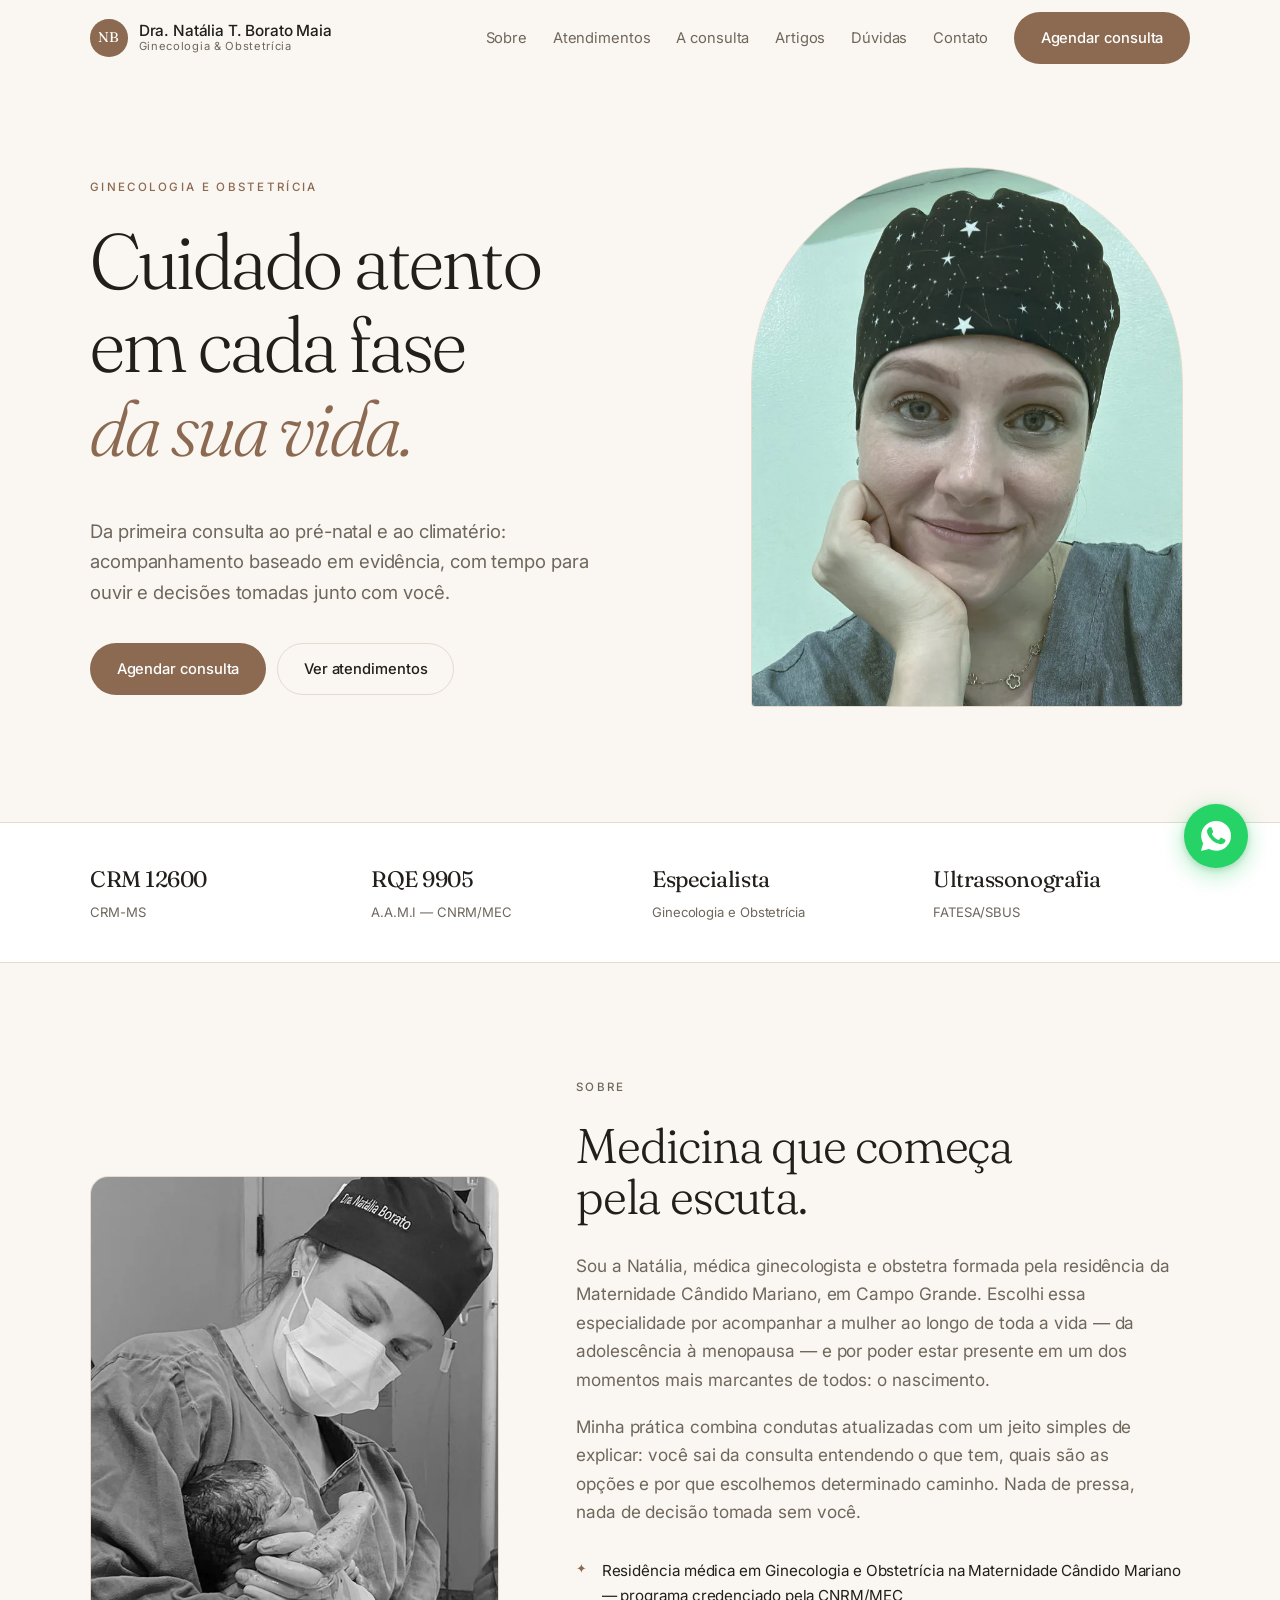
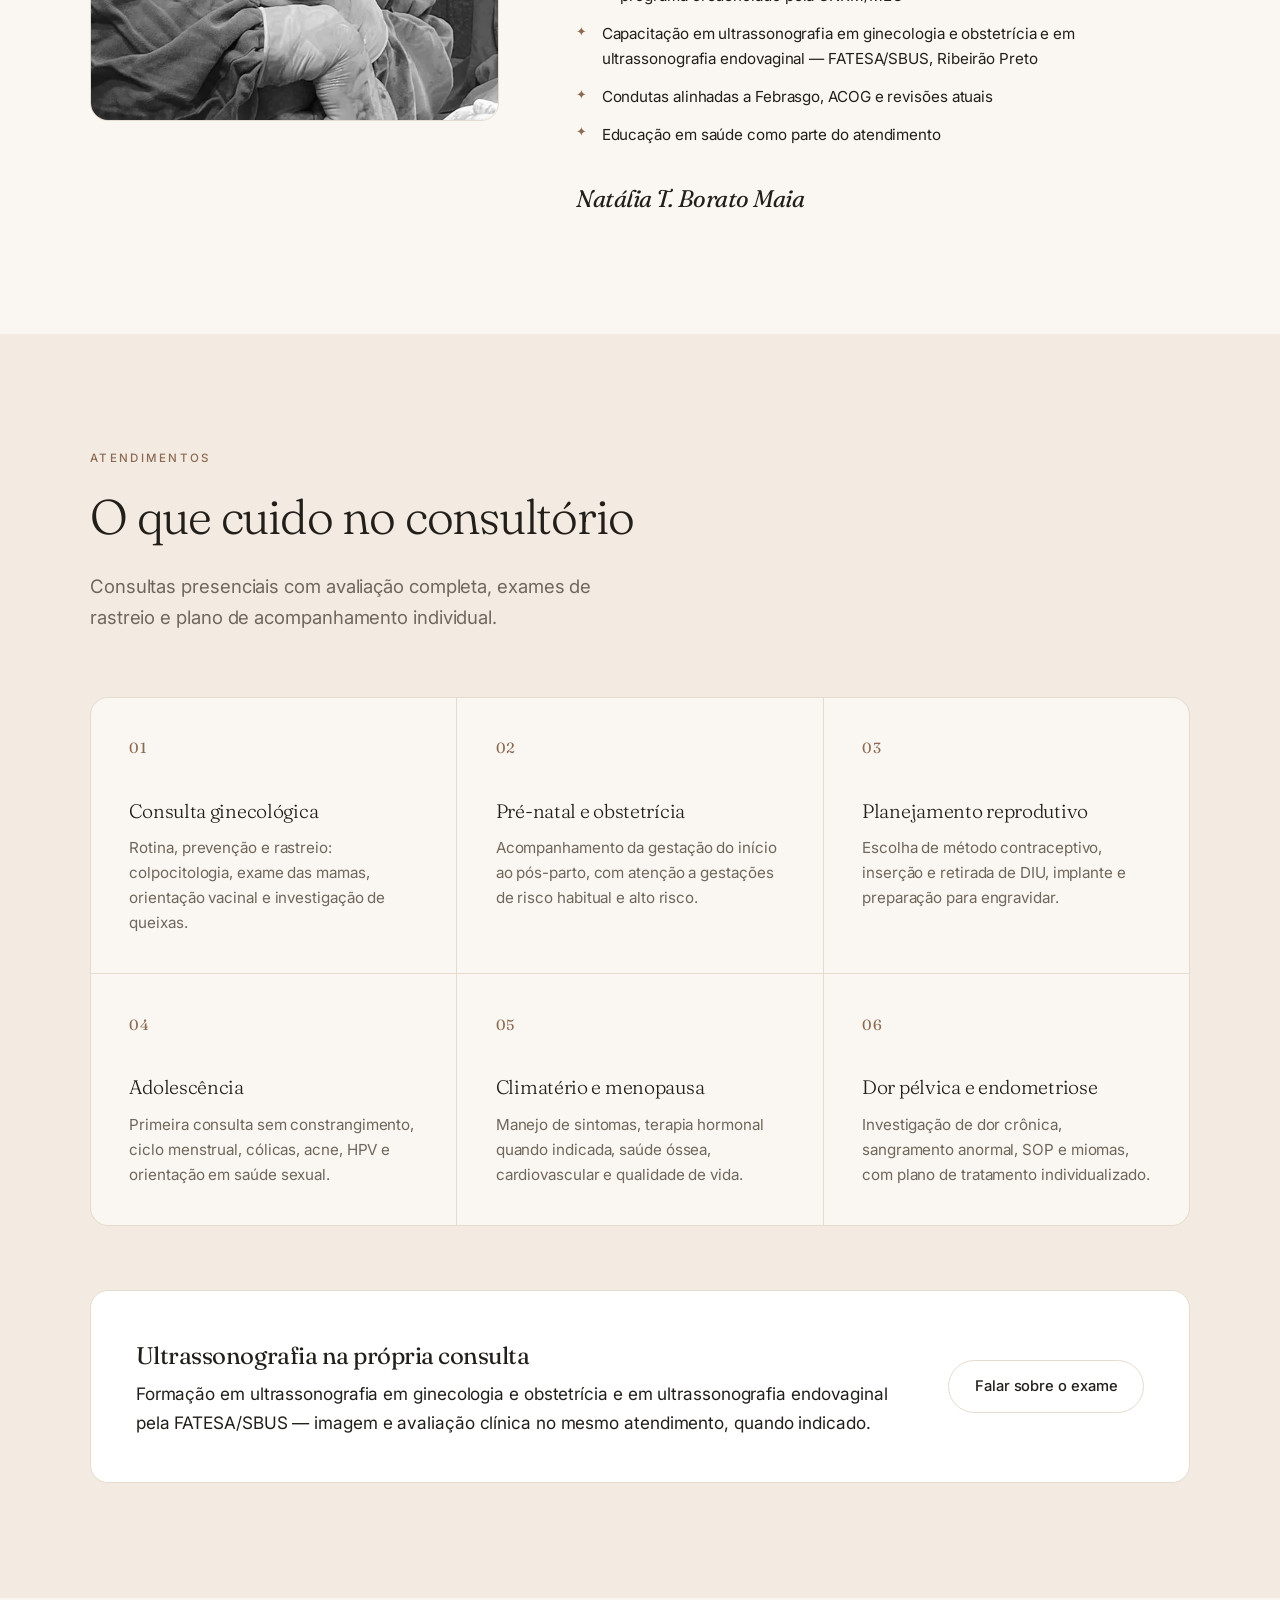
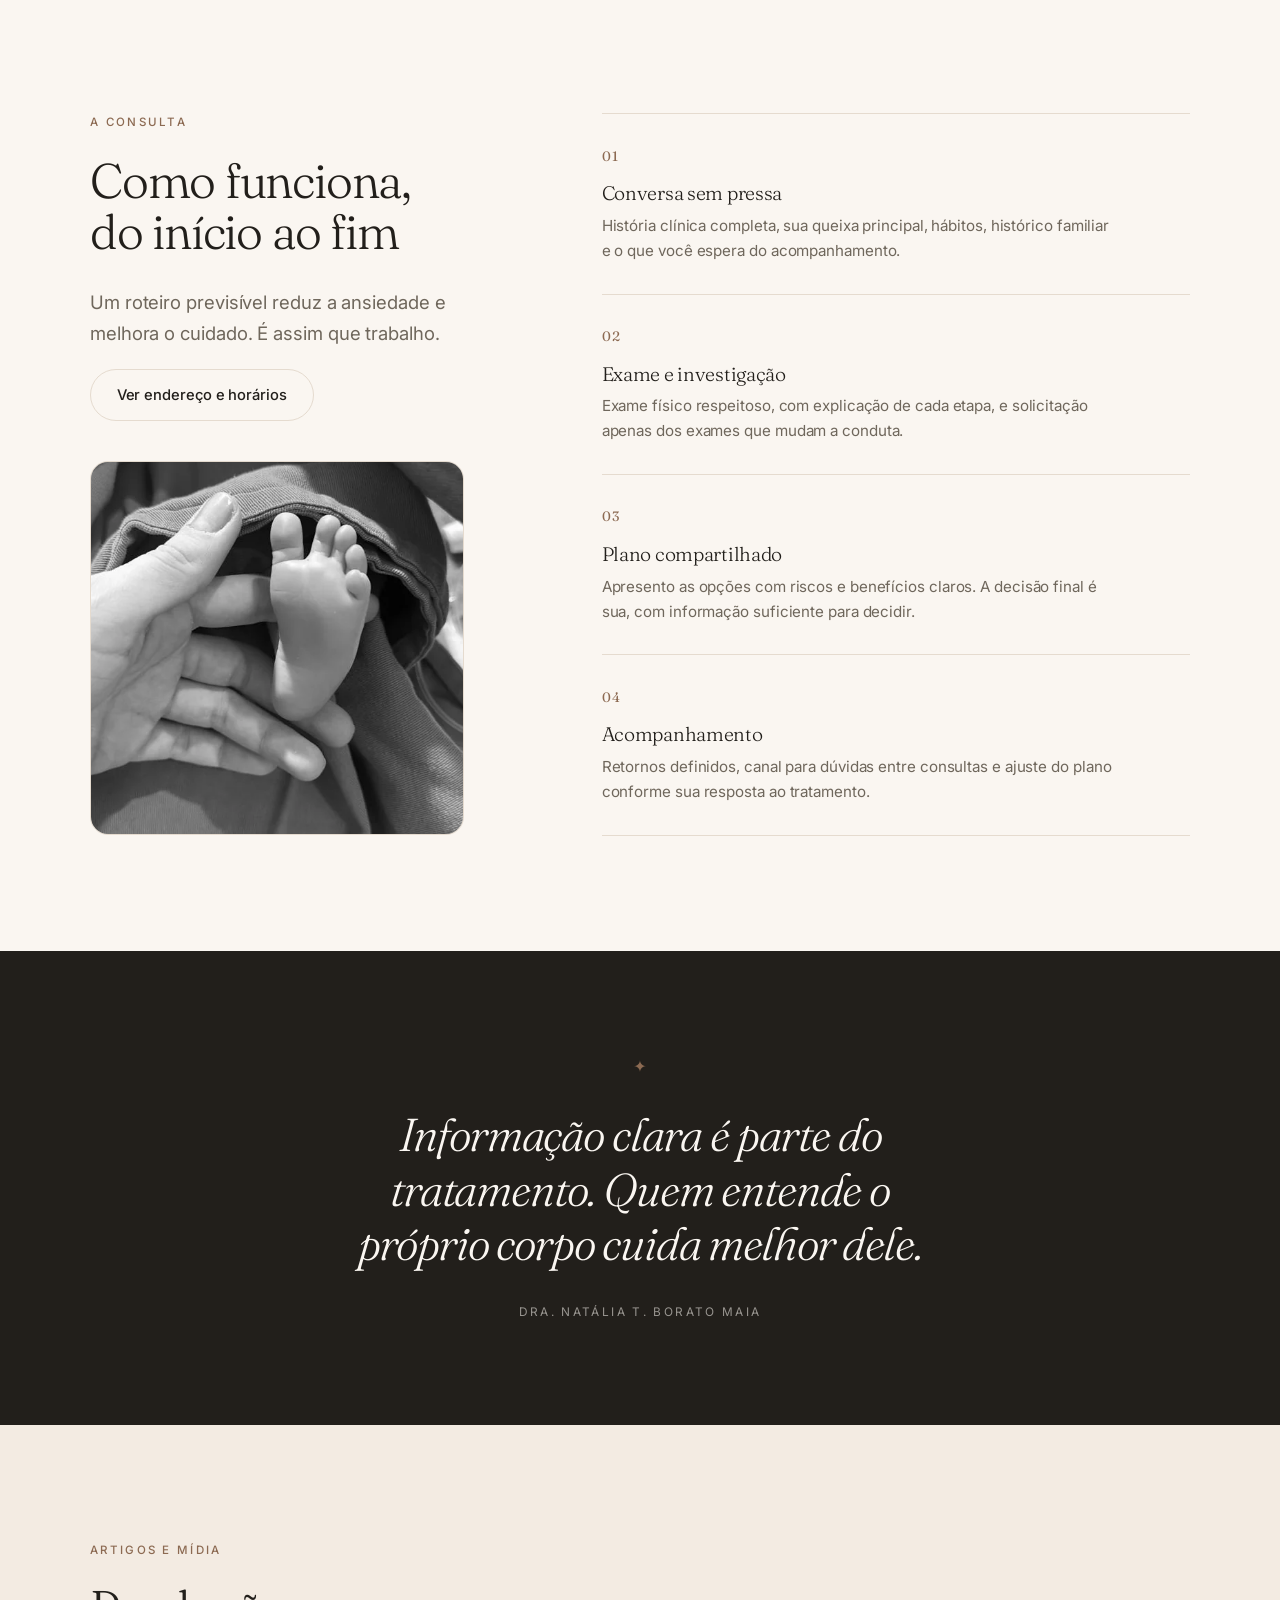
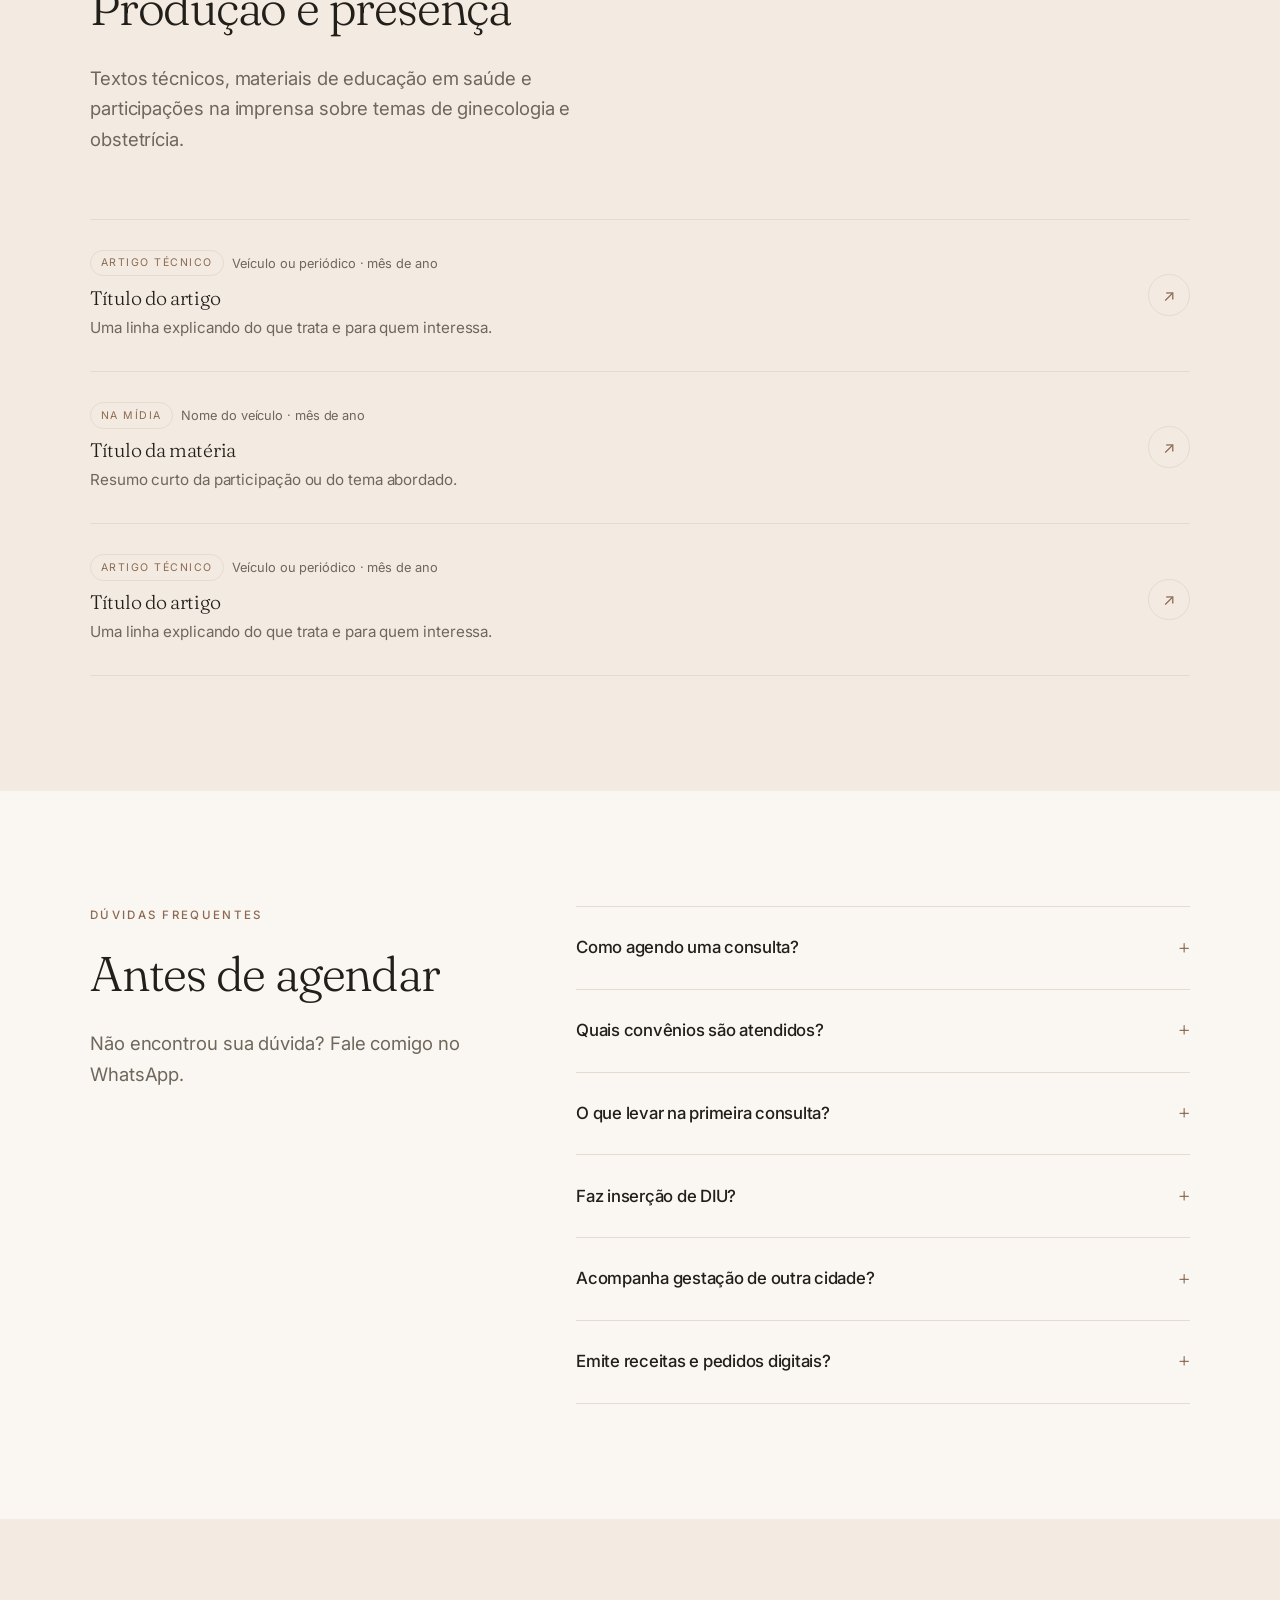
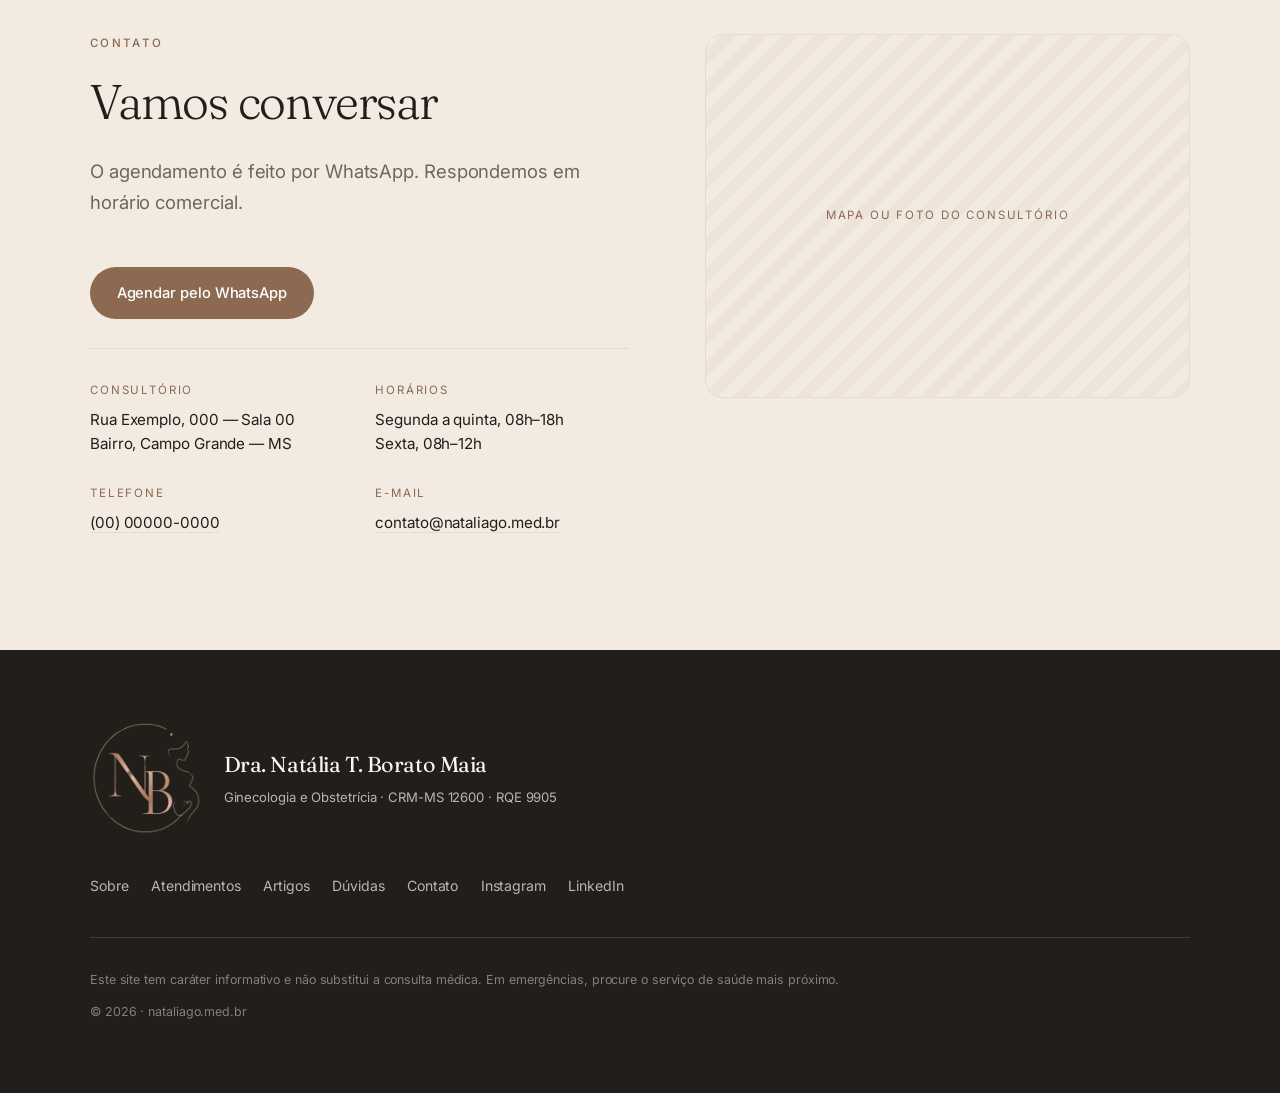
==== index.html @ 76a5caa8 "Site institucional da Dra. Natália T. Borato Maia One-page estático em HTML/CSS, sem build step e se" ====
<!DOCTYPE html>
<html lang="pt-BR">
<head>
<meta charset="utf-8">
<meta name="viewport" content="width=device-width, initial-scale=1">
<title>Dra. Natália T. Borato Maia — Ginecologia e Obstetrícia</title>
<meta name="description" content="Ginecologista e obstetra em Campo Grande — MS. Consulta de rotina, pré-natal, planejamento reprodutivo, climatério e dor pélvica, com escuta atenta e decisões compartilhadas.">
<link rel="canonical" href="https://nataliago.med.br/">

<meta property="og:type" content="website">
<meta property="og:locale" content="pt_BR">
<meta property="og:url" content="https://nataliago.med.br/">
<meta property="og:title" content="Dra. Natália T. Borato Maia — Ginecologia e Obstetrícia">
<meta property="og:description" content="Ginecologista e obstetra em Campo Grande — MS. Escuta atenta e decisões compartilhadas.">
<meta property="og:image" content="https://nataliago.med.br/assets/og.jpg">
<meta name="theme-color" content="#faf6f1">

<link rel="icon" href="assets/favicon.svg" type="image/svg+xml">
<link rel="preconnect" href="https://fonts.googleapis.com">
<link rel="preconnect" href="https://fonts.gstatic.com" crossorigin>
<link href="https://fonts.googleapis.com/css2?family=Fraunces:ital,opsz,wght@0,9..144,300..600;1,9..144,300&family=Inter:wght@400;500&display=swap" rel="stylesheet">
<link rel="stylesheet" href="styles.css">
</head>
<body>

<a class="skip" href="#main">Ir para o conteúdo</a>

<header class="site-header" id="header">
  <div class="wrap header-inner">
    <a class="brand" href="/">
      <span class="brand-mark">NB</span>
      <span class="brand-text">
        <strong>Dra. Natália T. Borato Maia</strong>
        <small>Ginecologia &amp; Obstetrícia</small>
      </span>
    </a>

    <nav class="nav" id="nav" aria-label="Navegação principal">
      <a href="#sobre">Sobre</a>
      <a href="#atendimentos">Atendimentos</a>
      <a href="#consulta">A consulta</a>
      <a href="#artigos">Artigos</a>
      <a href="#duvidas">Dúvidas</a>
      <a href="#contato">Contato</a>
      <a class="btn btn-primary nav-cta" href="https://wa.me/5500000000000?text=Ol%C3%A1%2C%20gostaria%20de%20agendar%20uma%20consulta." target="_blank" rel="noopener">Agendar consulta</a>
    </nav>

    <button class="nav-toggle" id="navToggle" aria-expanded="false" aria-controls="nav" aria-label="Abrir menu">
      <span></span><span></span>
    </button>
  </div>
</header>

<main id="main">

  <!-- ── Hero ─────────────────────────────────────────────── -->
  <section class="hero">
    <div class="wrap hero-grid">
      <div class="hero-copy">
        <p class="eyebrow">Ginecologia e obstetrícia</p>
        <h1>Cuidado atento<br>em cada fase<br><em>da sua vida.</em></h1>
        <p class="lede">
          Da primeira consulta ao pré-natal e ao climatério: acompanhamento
          baseado em evidência, com tempo para ouvir e decisões tomadas
          junto com você.
        </p>
        <div class="actions">
          <a class="btn btn-primary" href="https://wa.me/5500000000000?text=Ol%C3%A1%2C%20gostaria%20de%20agendar%20uma%20consulta." target="_blank" rel="noopener">Agendar consulta</a>
          <a class="btn btn-ghost" href="#atendimentos">Ver atendimentos</a>
        </div>
      </div>

      <figure class="arch">
        <img src="assets/photos/perfil.webp" width="720" height="900"
             alt="Dra. Natália T. Borato Maia" fetchpriority="high">
      </figure>
    </div>
  </section>

  <!-- ── Credenciais ──────────────────────────────────────── -->
  <section class="strip">
    <div class="wrap facts">
      <div class="fact"><strong>CRM 12600</strong><span>CRM-MS</span></div>
      <div class="fact"><strong>RQE 9905</strong><span>A.A.M.I — CNRM/MEC</span></div>
      <div class="fact"><strong>Especialista</strong><span>Ginecologia e Obstetrícia</span></div>
      <div class="fact"><strong>Ultrassonografia</strong><span>FATESA/SBUS</span></div>
    </div>
  </section>

  <!-- ── Sobre ────────────────────────────────────────────── -->
  <section class="section" id="sobre">
    <div class="wrap about-grid">
      <figure class="soft">
        <img src="assets/photos/nascimento.webp" width="660" height="880" loading="lazy"
             alt="Dra. Natália Borato com um recém-nascido no colo, no centro obstétrico">
      </figure>

      <div>
        <p class="eyebrow">Sobre</p>
        <h2>Medicina que começa<br>pela escuta.</h2>
        <p>
          Sou a Natália, médica ginecologista e obstetra formada pela residência
          da Maternidade Cândido Mariano, em Campo Grande. Escolhi essa
          especialidade por acompanhar a mulher ao longo de toda a vida — da
          adolescência à menopausa — e por poder estar presente em um dos
          momentos mais marcantes de todos: o nascimento.
        </p>
        <p>
          Minha prática combina condutas atualizadas com um jeito simples de
          explicar: você sai da consulta entendendo o que tem, quais são as
          opções e por que escolhemos determinado caminho. Nada de pressa,
          nada de decisão tomada sem você.
        </p>
        <ul class="ticks">
          <li>Residência médica em Ginecologia e Obstetrícia na Maternidade Cândido Mariano — programa credenciado pela CNRM/MEC</li>
          <li>Capacitação em ultrassonografia em ginecologia e obstetrícia e em ultrassonografia endovaginal — FATESA/SBUS, Ribeirão Preto</li>
          <li>Condutas alinhadas a Febrasgo, ACOG e revisões atuais</li>
          <li>Educação em saúde como parte do atendimento</li>
        </ul>
        <p class="signature">Natália T. Borato Maia</p>
      </div>
    </div>
  </section>

  <!-- ── Atendimentos ─────────────────────────────────────── -->
  <section class="section alt" id="atendimentos">
    <div class="wrap">
      <div class="section-head">
        <p class="eyebrow">Atendimentos</p>
        <h2>O que cuido no consultório</h2>
        <p class="lede">
          Consultas presenciais com avaliação completa, exames de rastreio e
          plano de acompanhamento individual.
        </p>
      </div>

      <div class="cards">
        <article class="card">
          <span class="card-num">01</span>
          <h3>Consulta ginecológica</h3>
          <p>Rotina, prevenção e rastreio: colpocitologia, exame das mamas, orientação vacinal e investigação de queixas.</p>
        </article>
        <article class="card">
          <span class="card-num">02</span>
          <h3>Pré-natal e obstetrícia</h3>
          <p>Acompanhamento da gestação do início ao pós-parto, com atenção a gestações de risco habitual e alto risco.</p>
        </article>
        <article class="card">
          <span class="card-num">03</span>
          <h3>Planejamento reprodutivo</h3>
          <p>Escolha de método contraceptivo, inserção e retirada de DIU, implante e preparação para engravidar.</p>
        </article>
        <article class="card">
          <span class="card-num">04</span>
          <h3>Adolescência</h3>
          <p>Primeira consulta sem constrangimento, ciclo menstrual, cólicas, acne, HPV e orientação em saúde sexual.</p>
        </article>
        <article class="card">
          <span class="card-num">05</span>
          <h3>Climatério e menopausa</h3>
          <p>Manejo de sintomas, terapia hormonal quando indicada, saúde óssea, cardiovascular e qualidade de vida.</p>
        </article>
        <article class="card">
          <span class="card-num">06</span>
          <h3>Dor pélvica e endometriose</h3>
          <p>Investigação de dor crônica, sangramento anormal, SOP e miomas, com plano de tratamento individualizado.</p>
        </article>
      </div>

      <div class="cta-band">
        <p>
          <strong>Ultrassonografia na própria consulta</strong>
          Formação em ultrassonografia em ginecologia e obstetrícia e em
          ultrassonografia endovaginal pela FATESA/SBUS — imagem e avaliação
          clínica no mesmo atendimento, quando indicado.
        </p>
        <a class="btn btn-ghost" href="#contato">Falar sobre o exame</a>
      </div>
    </div>
  </section>

  <!-- ── A consulta ───────────────────────────────────────── -->
  <section class="section" id="consulta">
    <div class="wrap steps-grid">
      <div class="section-head narrow">
        <p class="eyebrow">A consulta</p>
        <h2>Como funciona,<br>do início ao fim</h2>
        <p class="lede">
          Um roteiro previsível reduz a ansiedade e melhora o cuidado.
          É assim que trabalho.
        </p>
        <a class="btn btn-ghost" href="#contato">Ver endereço e horários</a>

        <figure class="soft soft--sq consulta-foto">
          <img src="assets/photos/pezinho.webp" width="540" height="540" loading="lazy"
               alt="Pé de um recém-nascido apoiado na mão de um adulto">
        </figure>
      </div>

      <ol class="steps">
        <li>
          <span class="step-num">01</span>
          <h3>Conversa sem pressa</h3>
          <p>História clínica completa, sua queixa principal, hábitos, histórico familiar e o que você espera do acompanhamento.</p>
        </li>
        <li>
          <span class="step-num">02</span>
          <h3>Exame e investigação</h3>
          <p>Exame físico respeitoso, com explicação de cada etapa, e solicitação apenas dos exames que mudam a conduta.</p>
        </li>
        <li>
          <span class="step-num">03</span>
          <h3>Plano compartilhado</h3>
          <p>Apresento as opções com riscos e benefícios claros. A decisão final é sua, com informação suficiente para decidir.</p>
        </li>
        <li>
          <span class="step-num">04</span>
          <h3>Acompanhamento</h3>
          <p>Retornos definidos, canal para dúvidas entre consultas e ajuste do plano conforme sua resposta ao tratamento.</p>
        </li>
      </ol>
    </div>
  </section>

  <!-- ── Chamada ──────────────────────────────────────────── -->
  <section class="quote-band">
    <div class="wrap">
      <p class="mark">✦</p>
      <blockquote>
        Informação clara é parte do tratamento. Quem entende o próprio corpo
        cuida melhor dele.
      </blockquote>
      <p class="quote-by">Dra. Natália T. Borato Maia</p>
    </div>
  </section>

  <!-- ── Artigos e mídia ──────────────────────────────────────
       Cada item é um <li>. Use a <span class="tag"> para distinguir
       "Artigo técnico" de "Na mídia". Se ainda não houver nada para
       listar, comente esta <section> inteira e o link "Artigos" do menu
       em vez de publicar a lista vazia.
       ─────────────────────────────────────────────────────────── -->
  <section class="section alt" id="artigos">
    <div class="wrap">
      <div class="section-head">
        <p class="eyebrow">Artigos e mídia</p>
        <h2>Produção e presença</h2>
        <p class="lede">
          Textos técnicos, materiais de educação em saúde e participações
          na imprensa sobre temas de ginecologia e obstetrícia.
        </p>
      </div>

      <ul class="posts">
        <!-- EXEMPLOS — substituir por itens reais antes de publicar -->
        <li>
          <a href="#" target="_blank" rel="noopener">
            <div>
              <p class="post-meta"><span class="tag">Artigo técnico</span> Veículo ou periódico · mês de ano</p>
              <h3>Título do artigo</h3>
              <p class="post-sum">Uma linha explicando do que trata e para quem interessa.</p>
            </div>
            <span class="post-go" aria-hidden="true">↗</span>
          </a>
        </li>
        <li>
          <a href="#" target="_blank" rel="noopener">
            <div>
              <p class="post-meta"><span class="tag">Na mídia</span> Nome do veículo · mês de ano</p>
              <h3>Título da matéria</h3>
              <p class="post-sum">Resumo curto da participação ou do tema abordado.</p>
            </div>
            <span class="post-go" aria-hidden="true">↗</span>
          </a>
        </li>
        <li>
          <a href="#" target="_blank" rel="noopener">
            <div>
              <p class="post-meta"><span class="tag">Artigo técnico</span> Veículo ou periódico · mês de ano</p>
              <h3>Título do artigo</h3>
              <p class="post-sum">Uma linha explicando do que trata e para quem interessa.</p>
            </div>
            <span class="post-go" aria-hidden="true">↗</span>
          </a>
        </li>
      </ul>
    </div>
  </section>

  <!-- ── Dúvidas ──────────────────────────────────────────── -->
  <section class="section" id="duvidas">
    <div class="wrap faq-grid">
      <div class="section-head narrow">
        <p class="eyebrow">Dúvidas frequentes</p>
        <h2>Antes de agendar</h2>
        <p class="lede">Não encontrou sua dúvida? Fale comigo no WhatsApp.</p>
      </div>

      <div class="faq">
        <details>
          <summary>Como agendo uma consulta?</summary>
          <p>Pelo WhatsApp, com a secretaria. Você recebe as opções de horário, o endereço e as orientações de preparo antes da consulta.</p>
        </details>
        <details>
          <summary>Quais convênios são atendidos?</summary>
          <p>A lista atualizada de convênios é informada no agendamento, junto com as condições de atendimento particular.</p>
        </details>
        <details>
          <summary>O que levar na primeira consulta?</summary>
          <p>Documento com foto, carteirinha do convênio (se houver), exames recentes, lista de medicamentos em uso e a data da última menstruação.</p>
        </details>
        <details>
          <summary>Faz inserção de DIU?</summary>
          <p>Sim. A inserção é feita em consulta específica, após avaliação e orientação sobre os tipos disponíveis e o preparo necessário.</p>
        </details>
        <details>
          <summary>Acompanha gestação de outra cidade?</summary>
          <p>Sim, com plano de pré-natal combinado desde o início, definindo quais consultas e exames podem ser feitos próximos à sua casa.</p>
        </details>
        <details>
          <summary>Emite receitas e pedidos digitais?</summary>
          <p>Sim. Receitas, atestados e pedidos de exame são emitidos com assinatura digital válida em farmácias e laboratórios.</p>
        </details>
      </div>
    </div>
  </section>

  <!-- ── Contato ──────────────────────────────────────────── -->
  <section class="section alt" id="contato">
    <div class="wrap contact-grid">
      <div>
        <p class="eyebrow">Contato</p>
        <h2>Vamos conversar</h2>
        <p class="lede">
          O agendamento é feito por WhatsApp. Respondemos em horário comercial.
        </p>
        <a class="btn btn-primary" href="https://wa.me/5500000000000?text=Ol%C3%A1%2C%20gostaria%20de%20agendar%20uma%20consulta." target="_blank" rel="noopener">Agendar pelo WhatsApp</a>

        <dl class="info">
          <div>
            <dt>Consultório</dt>
            <dd>Rua Exemplo, 000 — Sala 00<br>Bairro, Campo Grande — MS</dd>
          </div>
          <div>
            <dt>Horários</dt>
            <dd>Segunda a quinta, 08h–18h<br>Sexta, 08h–12h</dd>
          </div>
          <div>
            <dt>Telefone</dt>
            <dd><a href="tel:+5500000000000">(00) 00000-0000</a></dd>
          </div>
          <div>
            <dt>E-mail</dt>
            <dd><a href="mailto:contato@nataliago.med.br">contato@nataliago.med.br</a></dd>
          </div>
        </dl>
      </div>

      <!-- Substituir por <iframe> do Google Maps ou <img> da fachada -->
      <figure class="soft is-placeholder"><span>mapa ou foto do consultório</span></figure>
    </div>
  </section>

</main>

<footer class="site-footer">
  <div class="wrap footer-grid">
    <div class="footer-id">
      <img class="footer-logo" src="assets/photos/logo.webp" width="512" height="512" loading="lazy" alt="">
      <div>
        <p class="footer-brand">Dra. Natália T. Borato Maia</p>
        <p class="footer-meta">Ginecologia e Obstetrícia · CRM-MS 12600 · RQE 9905</p>
      </div>
    </div>
    <nav aria-label="Rodapé">
      <a href="#sobre">Sobre</a>
      <a href="#atendimentos">Atendimentos</a>
      <a href="#artigos">Artigos</a>
      <a href="#duvidas">Dúvidas</a>
      <a href="#contato">Contato</a>
      <a href="https://www.instagram.com/nataliago.med" target="_blank" rel="noopener">Instagram</a>
      <a href="https://www.linkedin.com/in/nat%C3%A1lia-toledo-borato-maia-385287240/" target="_blank" rel="noopener">LinkedIn</a>
    </nav>
    <p class="footer-legal">
      Este site tem caráter informativo e não substitui a consulta médica.
      Em emergências, procure o serviço de saúde mais próximo.
      <span>© <span id="year">2026</span> · nataliago.med.br</span>
    </p>
  </div>
</footer>

<a class="wa-float" href="https://wa.me/5500000000000?text=Ol%C3%A1%2C%20gostaria%20de%20agendar%20uma%20consulta." target="_blank" rel="noopener">
  <svg viewBox="0 0 24 24" aria-hidden="true"><path d="M12.04 2A9.9 9.9 0 0 0 2.1 11.9c0 1.75.46 3.45 1.34 4.95L2 22l5.3-1.39a9.9 9.9 0 0 0 4.74 1.21h.01A9.9 9.9 0 0 0 22 11.92 9.9 9.9 0 0 0 12.04 2Zm5.8 14.03c-.24.69-1.42 1.32-1.96 1.37-.54.05-1.05.24-3.57-.75-3.04-1.2-4.94-4.35-5.09-4.55-.15-.2-1.2-1.6-1.2-3.05 0-1.45.76-2.16 1.03-2.46.27-.3.59-.37.79-.37s.39 0 .57.01c.18.01.42-.07.66.5.24.57.83 2.02.9 2.17.07.15.12.32.02.52-.1.2-.4.62-.6.83-.15.17-.32.35-.14.66.18.3.8 1.31 1.72 2.12 1.18 1.05 2.1 1.38 2.4 1.53.3.15.47.13.65-.08.18-.2.75-.87.95-1.17.2-.3.4-.25.67-.15.27.1 1.72.81 2.01.96.3.15.5.22.57.35.07.13.07.76-.17 1.45Z"/></svg>
  <span>Fale no WhatsApp</span>
</a>

<script type="application/ld+json">
{
  "@context": "https://schema.org",
  "@type": "Physician",
  "name": "Dra. Natália T. Borato Maia",
  "medicalSpecialty": ["Gynecologic", "Obstetric"],
  "url": "https://nataliago.med.br/",
  "image": "https://nataliago.med.br/assets/photos/perfil.webp",
  "sameAs": [
    "https://www.instagram.com/nataliago.med",
    "https://www.linkedin.com/in/nat%C3%A1lia-toledo-borato-maia-385287240/"
  ],
  "telephone": "+5500000000000",
  "address": {
    "@type": "PostalAddress",
    "streetAddress": "Rua Exemplo, 000 — Sala 00",
    "addressLocality": "Campo Grande",
    "addressRegion": "MS",
    "addressCountry": "BR"
  },
  "alumniOf": "Maternidade Cândido Mariano — Residência Médica em Ginecologia e Obstetrícia",
  "openingHours": ["Mo-Th 08:00-18:00", "Fr 08:00-12:00"]
}
</script>

<script>
  const nav = document.getElementById('nav');
  const toggle = document.getElementById('navToggle');
  toggle.addEventListener('click', () => {
    const open = nav.classList.toggle('is-open');
    toggle.setAttribute('aria-expanded', open);
  });
  nav.addEventListener('click', e => {
    if (e.target.tagName === 'A') nav.classList.remove('is-open');
  });
  const header = document.getElementById('header');
  const onScroll = () => header.classList.toggle('is-stuck', window.scrollY > 24);
  addEventListener('scroll', onScroll, { passive: true });
  onScroll();
  document.getElementById('year').textContent = new Date().getFullYear();
</script>

</body>
</html>
---- styles.css ----
/* ─────────────────────────────────────────────────────────────
   Dra. Natália Toledo — nataliago.med.br
   Tokens → base → layout → componentes → responsivo
   ───────────────────────────────────────────────────────────── */

:root {
  --bg:        #faf6f1;
  --surface:   #ffffff;
  --surface-2: #f3ebe2;
  --ink:       #221f1b;
  --muted:     #6f675c;
  --line:      #e5dbcf;
  --accent:    #8c6a52;
  --accent-dk: #6f5240;

  --serif: "Fraunces", "Iowan Old Style", Georgia, serif;
  --sans:  "Inter", system-ui, -apple-system, sans-serif;

  --wrap: 1180px;
  --gap:  clamp(1.5rem, 4vw, 3.5rem);
  --pad:  clamp(4.5rem, 9vw, 8.5rem);
  --r:    18px;
  --ease: cubic-bezier(.22, .61, .36, 1);
}

*, *::before, *::after { box-sizing: border-box; }

html { scroll-behavior: smooth; -webkit-text-size-adjust: 100%; }

body {
  margin: 0;
  background: var(--bg);
  color: var(--ink);
  font: 400 clamp(1rem, .4vw + .93rem, 1.075rem)/1.65 var(--sans);
  letter-spacing: -.005em;
  -webkit-font-smoothing: antialiased;
}

h1, h2, h3 {
  font-family: var(--serif);
  font-weight: 300;
  font-variation-settings: "SOFT" 40;
  line-height: 1.06;
  letter-spacing: -.025em;
  margin: 0 0 .6em;
  text-wrap: balance;
}
h1 { font-size: clamp(2.7rem, 6.4vw, 4.9rem); }
h2 { font-size: clamp(2rem, 3.8vw, 3.1rem); }
h3 { font-size: 1.22rem; letter-spacing: -.015em; line-height: 1.25; }
h1 em { font-style: italic; color: var(--accent); }

p { margin: 0 0 1.1em; }
p:last-child { margin-bottom: 0; }

a { color: inherit; text-decoration: none; }
img, svg { display: block; max-width: 100%; }

::selection { background: var(--accent); color: #fff; }

:focus-visible { outline: 2px solid var(--accent); outline-offset: 3px; border-radius: 4px; }

.skip {
  position: absolute; left: -9999px; top: 0;
  background: var(--ink); color: #fff; padding: .8rem 1.2rem; z-index: 100;
}
.skip:focus { left: 1rem; top: 1rem; }

/* ── Layout ─────────────────────────────────────────────── */

.wrap { width: 100%; max-width: var(--wrap); margin-inline: auto; padding-inline: clamp(1.25rem, 5vw, 2.5rem); }

.section { padding-block: var(--pad); }
.section.alt { background: var(--surface-2); }
.section[id], .hero { scroll-margin-top: 5.5rem; }

.eyebrow {
  font-size: .72rem; font-weight: 500; text-transform: uppercase;
  letter-spacing: .2em; color: var(--accent); margin-bottom: 1.4rem;
}

.lede { font-size: 1.08em; color: var(--muted); max-width: 46ch; }

.section-head { max-width: 56ch; margin-bottom: clamp(2.5rem, 5vw, 4rem); }
.section-head.narrow { max-width: 34ch; margin-bottom: 0; }

/* ── Header ─────────────────────────────────────────────── */

.site-header {
  position: sticky; top: 0; z-index: 50;
  background: color-mix(in srgb, var(--bg) 88%, transparent);
  backdrop-filter: blur(12px);
  transition: box-shadow .3s var(--ease), border-color .3s var(--ease);
  border-bottom: 1px solid transparent;
}
.site-header.is-stuck { border-bottom-color: var(--line); }

.header-inner { display: flex; align-items: center; gap: 2rem; min-height: 4.75rem; }

.brand { display: flex; align-items: center; gap: .7rem; margin-right: auto; }
.brand-mark {
  display: grid; place-items: center; width: 2.35rem; height: 2.35rem;
  border-radius: 50%; background: var(--accent); color: #fff;
  font-family: var(--serif); font-size: .88rem; letter-spacing: .04em;
}
.brand-text { display: flex; flex-direction: column; line-height: 1.2; }
.brand-text strong { font-weight: 500; font-size: .96rem; letter-spacing: -.01em; }
.brand-text small { font-size: .7rem; color: var(--muted); letter-spacing: .06em; }

.nav { display: flex; align-items: center; gap: clamp(1rem, 2vw, 1.9rem); }
.nav > a:not(.btn) { font-size: .92rem; color: var(--muted); transition: color .2s; }
.nav > a:not(.btn):hover { color: var(--ink); }

.nav-toggle {
  display: none; width: 2.6rem; height: 2.6rem; border: 1px solid var(--line);
  border-radius: 50%; background: none; cursor: pointer;
  flex-direction: column; justify-content: center; align-items: center; gap: 5px;
}
.nav-toggle span { width: 15px; height: 1px; background: var(--ink); transition: .25s var(--ease); }
.nav-toggle[aria-expanded="true"] span:first-child { transform: translateY(3px) rotate(45deg); }
.nav-toggle[aria-expanded="true"] span:last-child { transform: translateY(-3px) rotate(-45deg); }

/* ── Botões ─────────────────────────────────────────────── */

.btn {
  display: inline-flex; align-items: center; justify-content: center;
  padding: .82rem 1.6rem; border-radius: 999px;
  font-size: .92rem; font-weight: 500; letter-spacing: -.005em;
  border: 1px solid transparent; cursor: pointer; white-space: nowrap;
  transition: background .25s var(--ease), color .25s var(--ease), border-color .25s var(--ease);
}
.btn-primary { background: var(--accent); color: #fff; }
.btn-primary:hover { background: var(--accent-dk); }
.btn-ghost { border-color: var(--line); color: var(--ink); }
.btn-ghost:hover { border-color: var(--ink); background: transparent; }

.actions { display: flex; flex-wrap: wrap; gap: .7rem; margin-top: 2.2rem; }

/* ── Imagens: arco e cartão suave ───────────────────────── */

.arch, .soft {
  margin: 0; overflow: hidden; background: var(--surface-2);
  border: 1px solid var(--line);
}
.arch { border-radius: 999px 999px var(--r) var(--r); aspect-ratio: 4 / 5; }
.soft { border-radius: var(--r); aspect-ratio: 3 / 4; }
.arch img, .soft img { width: 100%; height: 100%; object-fit: cover; }

/* Todas as fotos já vêm recortadas na proporção exata da caixa em que
   aparecem, então nenhuma precisa de object-position. Ao trocar uma foto,
   recorte na proporção certa em vez de reposicionar aqui. */
.soft--sq { aspect-ratio: 1 / 1; }

.is-placeholder {
  display: grid; place-items: center;
  background:
    repeating-linear-gradient(135deg, transparent 0 11px, rgb(140 106 82 / .06) 11px 22px),
    var(--surface-2);
}
.is-placeholder span {
  font-size: .72rem; letter-spacing: .16em; text-transform: uppercase;
  color: var(--accent); text-align: center; padding: 0 1rem;
}

/* ── Hero ───────────────────────────────────────────────── */

.hero { padding-block: clamp(3.5rem, 7vw, 6.5rem) var(--pad); }
.hero-grid {
  display: grid; grid-template-columns: 1.15fr .85fr;
  gap: var(--gap); align-items: center;
}
.hero-copy .lede { max-width: 42ch; }
.hero-grid > figure { max-width: 27rem; margin-inline: auto; }

/* ── Faixa de credenciais ───────────────────────────────── */

.strip { border-block: 1px solid var(--line); background: var(--surface); }
.facts {
  display: grid; grid-template-columns: repeat(4, 1fr);
  gap: 1.5rem; padding-block: clamp(1.8rem, 3vw, 2.6rem);
}
.fact { display: flex; flex-direction: column; gap: .25rem; }
.fact strong { font-family: var(--serif); font-weight: 400; font-size: 1.4rem; letter-spacing: -.02em; }
.fact span { font-size: .82rem; color: var(--muted); }

/* ── Sobre ──────────────────────────────────────────────── */

.about-grid {
  display: grid; grid-template-columns: .8fr 1.2fr;
  gap: clamp(2rem, 6vw, 5.5rem); align-items: center;
}
.about-grid p { color: var(--muted); max-width: 54ch; }

.ticks { list-style: none; margin: 2rem 0; padding: 0; display: grid; gap: .8rem; }
.ticks li {
  position: relative; padding-left: 1.6rem;
  font-size: .95rem; color: var(--ink);
}
.ticks li::before {
  content: "✦"; position: absolute; left: 0; top: -.05em;
  color: var(--accent); font-size: .8rem;
}

.about-grid p.signature {
  font-family: var(--serif); font-style: italic; font-size: 1.5rem;
  color: var(--ink); letter-spacing: -.02em;
}

/* ── Cards de atendimento ───────────────────────────────── */

/* 3 colunas fixas: os 6 cards fecham 2 linhas cheias, sem célula órfã */
.cards {
  display: grid; grid-template-columns: repeat(3, minmax(0, 1fr));
  gap: 1px; background: var(--line);
  border: 1px solid var(--line); border-radius: var(--r); overflow: hidden;
}
.card {
  background: var(--bg); padding: clamp(1.6rem, 3vw, 2.4rem);
  transition: background .3s var(--ease);
}
.card:hover { background: var(--surface); }
.card-num {
  display: block; font-family: var(--serif); font-size: .92rem;
  color: var(--accent); margin-bottom: 2.4rem; letter-spacing: .04em;
}
.card p { color: var(--muted); font-size: .95rem; margin: 0; }

/* ── Etapas da consulta ─────────────────────────────────── */

.steps-grid {
  display: grid; grid-template-columns: .85fr 1.15fr;
  gap: clamp(2.5rem, 6vw, 5rem);
}
.consulta-foto { margin-top: 2.5rem; }
.steps { list-style: none; margin: 0; padding: 0; display: grid; }
.steps li { padding-block: 1.9rem; border-top: 1px solid var(--line); }
.steps li:last-child { border-bottom: 1px solid var(--line); }
.step-num {
  font-family: var(--serif); font-size: .85rem; color: var(--accent);
  letter-spacing: .1em; display: block; margin-bottom: .9rem;
}
.steps h3 { margin-bottom: .45rem; }
.steps p { color: var(--muted); font-size: .95rem; max-width: 52ch; margin: 0; }

/* ── Artigos e mídia ────────────────────────────────────── */

.posts { list-style: none; margin: 0; padding: 0; }
.posts li { border-top: 1px solid var(--line); }
.posts li:last-child { border-bottom: 1px solid var(--line); }

.posts a {
  display: flex; align-items: center; justify-content: space-between;
  gap: 2rem; padding: 1.9rem 0;
}
.post-meta {
  display: flex; flex-wrap: wrap; align-items: center; gap: .55rem;
  margin: 0; font-size: .8rem; color: var(--muted);
}
.tag {
  border: 1px solid var(--line); border-radius: 999px; padding: .22rem .62rem;
  font-size: .66rem; text-transform: uppercase; letter-spacing: .14em;
  color: var(--accent); white-space: nowrap;
}
.posts h3 { margin: .6rem 0 .3rem; max-width: 42ch; transition: color .2s var(--ease); }
.posts a:hover h3 { color: var(--accent); }
.post-sum { margin: 0; font-size: .95rem; color: var(--muted); max-width: 58ch; }

.post-go {
  flex: none; width: 2.6rem; height: 2.6rem; border-radius: 50%;
  border: 1px solid var(--line); display: grid; place-items: center;
  color: var(--accent); font-size: 1rem;
  transition: background .25s var(--ease), border-color .25s var(--ease),
              color .25s var(--ease), transform .25s var(--ease);
}
.posts a:hover .post-go {
  background: var(--accent); border-color: var(--accent);
  color: #fff; transform: translate(2px, -2px);
}

/* ── Faixa de citação ───────────────────────────────────── */

.quote-band {
  background: var(--ink); color: var(--bg);
  padding-block: clamp(4rem, 8vw, 6.5rem); text-align: center;
}
.quote-band .mark { color: var(--accent); font-size: 1rem; margin-bottom: 1.8rem; }
.quote-band blockquote {
  margin: 0 auto; max-width: 26ch;
  font-family: var(--serif); font-weight: 300; font-style: italic;
  font-size: clamp(1.7rem, 3.6vw, 2.9rem); line-height: 1.18; letter-spacing: -.025em;
  text-wrap: balance;
}
.quote-by {
  margin-top: 2rem; font-size: .74rem; letter-spacing: .2em;
  text-transform: uppercase; color: rgb(250 246 241 / .55);
}

/* ── FAQ ────────────────────────────────────────────────── */

.faq-grid {
  display: grid; grid-template-columns: .8fr 1.2fr;
  gap: clamp(2.5rem, 6vw, 5rem); align-items: start;
}
.faq details { border-top: 1px solid var(--line); }
.faq details:last-of-type { border-bottom: 1px solid var(--line); }
.faq summary {
  display: flex; align-items: center; gap: 1rem;
  padding: 1.4rem 0; cursor: pointer; list-style: none;
  font-size: 1.05rem; font-weight: 500; letter-spacing: -.015em;
}
.faq summary::-webkit-details-marker { display: none; }
.faq summary::after {
  content: "+"; margin-left: auto; flex: none;
  font-family: var(--serif); font-size: 1.4rem; color: var(--accent);
  transition: transform .3s var(--ease);
}
.faq details[open] summary::after { transform: rotate(45deg); }
.faq details p {
  margin: -.4rem 0 1.5rem; padding-right: 3rem;
  color: var(--muted); font-size: .95rem; max-width: 58ch;
}

/* ── Contato ────────────────────────────────────────────── */

.contact-grid {
  display: grid; grid-template-columns: 1fr .9fr;
  gap: clamp(2.5rem, 6vw, 5rem); align-items: start;
}
.contact-grid .btn-primary { margin-block: 1.8rem; }

.info {
  display: grid; grid-template-columns: repeat(2, minmax(0, 1fr));
  gap: 1.8rem 2rem; margin: 0; padding-top: 2rem; border-top: 1px solid var(--line);
}
.info dt {
  font-size: .72rem; text-transform: uppercase; letter-spacing: .16em;
  color: var(--accent); margin-bottom: .5rem;
}
.info dd { margin: 0; font-size: .95rem; line-height: 1.55; }
.info a { border-bottom: 1px solid var(--line); }
.info a:hover { border-color: var(--accent); }

.contact-grid .soft { aspect-ratio: 4 / 3; }

/* ── Footer ─────────────────────────────────────────────── */

.site-footer {
  background: var(--ink); color: rgb(250 246 241 / .7);
  padding-block: clamp(3rem, 6vw, 4.5rem); font-size: .88rem;
}
.footer-grid { display: grid; gap: 2.5rem; }

/* A logo só é legível a partir de ~96px — por isso vive no rodapé, e o
   header usa o monograma em texto. Não reduzir abaixo de 6rem. */
.footer-id { display: flex; align-items: center; gap: 1.35rem; }
.footer-logo { width: 7rem; height: auto; flex: none; }

.footer-brand {
  font-family: var(--serif); font-size: 1.35rem; color: var(--bg);
  margin-bottom: .3rem; letter-spacing: -.02em;
}
.footer-meta { font-size: .82rem; margin: 0; }
.site-footer nav { display: flex; flex-wrap: wrap; gap: 1.4rem; }
.site-footer nav a { transition: color .2s; }
.site-footer nav a:hover { color: var(--bg); }
.footer-legal {
  display: grid; gap: .8rem; font-size: .78rem; line-height: 1.55;
  color: rgb(250 246 241 / .45);
  padding-top: 2rem; border-top: 1px solid rgb(250 246 241 / .12);
  margin: 0;
}

/* ── WhatsApp flutuante ─────────────────────────────────── */

/* verde oficial do WhatsApp: fora da paleta de propósito — é o que o
   público brasileiro reconhece de imediato */
/* Círculo de 4rem que vira pílula no hover. O padrão de .875rem é o que
   fecha 4rem de largura com o ícone de 2.25rem — mexeu num, mexe no outro. */
.wa-float {
  position: fixed; right: clamp(1rem, 3vw, 2rem); bottom: clamp(1rem, 3vw, 2rem);
  z-index: 40; height: 4rem; padding: 0 .875rem; border-radius: 999px;
  display: flex; align-items: center; background: #25d366;
  box-shadow: 0 6px 22px rgb(37 211 102 / .4), 0 2px 6px rgb(34 31 27 / .16);
  transition: transform .25s var(--ease), background .25s var(--ease), box-shadow .25s var(--ease);
}
.wa-float:hover, .wa-float:focus-visible {
  transform: translateY(-3px); background: #1fb855;
  box-shadow: 0 12px 28px rgb(37 211 102 / .48), 0 3px 8px rgb(34 31 27 / .18);
}
.wa-float svg { width: 2.25rem; height: 2.25rem; fill: #fff; flex: none; }

/* max-width anima; width:auto não. Fica no fluxo, então leitor de tela lê. */
.wa-float span {
  max-width: 0; margin-left: 0; overflow: hidden; white-space: nowrap;
  color: #fff; font-size: .95rem; font-weight: 500; letter-spacing: -.01em;
  transition: max-width .35s var(--ease), margin-left .35s var(--ease);
}
.wa-float:hover span, .wa-float:focus-visible span { max-width: 12rem; margin-left: .6rem; }

/* ── Páginas satélite (template-pagina.html) ────────────── */

.page-hero { padding-block: clamp(3rem, 6vw, 5rem) 0; }
.page-hero h1 { font-size: clamp(2.2rem, 5vw, 3.7rem); max-width: 24ch; }
.page-hero .lede { max-width: 52ch; }
.crumbs { font-size: .82rem; color: var(--muted); margin-bottom: 1.6rem; }
.crumbs a { border-bottom: 1px solid var(--line); }

.prose { max-width: 68ch; }
.prose h2 { font-size: clamp(1.6rem, 2.6vw, 2.15rem); margin-top: 2.8rem; }
.prose h3 { margin-top: 2rem; }
.prose p, .prose li { color: var(--muted); }
.prose ul { padding-left: 1.2rem; display: grid; gap: .5rem; margin-block: 1.2rem; }

/* faixa de destaque — usada no index e nas páginas satélite */
.cta-band {
  margin-top: clamp(2.5rem, 5vw, 4rem); padding: clamp(1.8rem, 4vw, 2.8rem);
  border: 1px solid var(--line); border-radius: var(--r); background: var(--surface);
  display: flex; flex-wrap: wrap; align-items: center; gap: 1.5rem;
}
.cta-band p { margin: 0; flex: 1 1 20rem; }
.cta-band strong { display: block; font-family: var(--serif); font-weight: 400; font-size: 1.5rem; letter-spacing: -.02em; margin-bottom: .3rem; }

/* ── Responsivo ─────────────────────────────────────────── */

@media (max-width: 960px) {
  .hero-grid, .about-grid, .steps-grid, .faq-grid, .contact-grid {
    grid-template-columns: 1fr;
  }
  .hero-grid > figure { max-width: 22rem; }
  .about-grid > figure { max-width: 24rem; }
  .facts { grid-template-columns: repeat(2, 1fr); }
  .cards { grid-template-columns: repeat(2, minmax(0, 1fr)); }
  .section-head.narrow { max-width: 46ch; margin-bottom: 2.5rem; }
}

/* Menu tem breakpoint próprio, maior que o do layout: com 6 itens + CTA a
   folga entre a marca e o menu zera por volta de 1000px. O layout em duas
   colunas ainda cabe bem aí, então só o menu colapsa antes. Ao adicionar
   um item no menu, remedir esta folga antes de publicar. */
@media (max-width: 1080px) {
  .nav-toggle { display: flex; }
  .nav {
    position: absolute; inset: 100% 0 auto; display: none;
    flex-direction: column; align-items: stretch; gap: 0;
    background: var(--bg); border-bottom: 1px solid var(--line);
    padding: .5rem clamp(1.25rem, 5vw, 2.5rem) 1.5rem;
  }
  .nav.is-open { display: flex; }
  .nav > a:not(.btn) { padding: .95rem 0; border-bottom: 1px solid var(--line); font-size: 1rem; }
  .nav-cta { margin-top: 1.2rem; }
}

@media (max-width: 560px) {
  .facts { grid-template-columns: 1fr; gap: 1.1rem; }
  .cards { grid-template-columns: 1fr; }
  .footer-id { flex-direction: column; align-items: flex-start; gap: 1rem; }
  .info { grid-template-columns: 1fr; }
  .actions .btn { flex: 1 1 100%; }
}

@media (prefers-reduced-motion: reduce) {
  html { scroll-behavior: auto; }
  *, *::before, *::after { transition-duration: .01ms !important; }
}
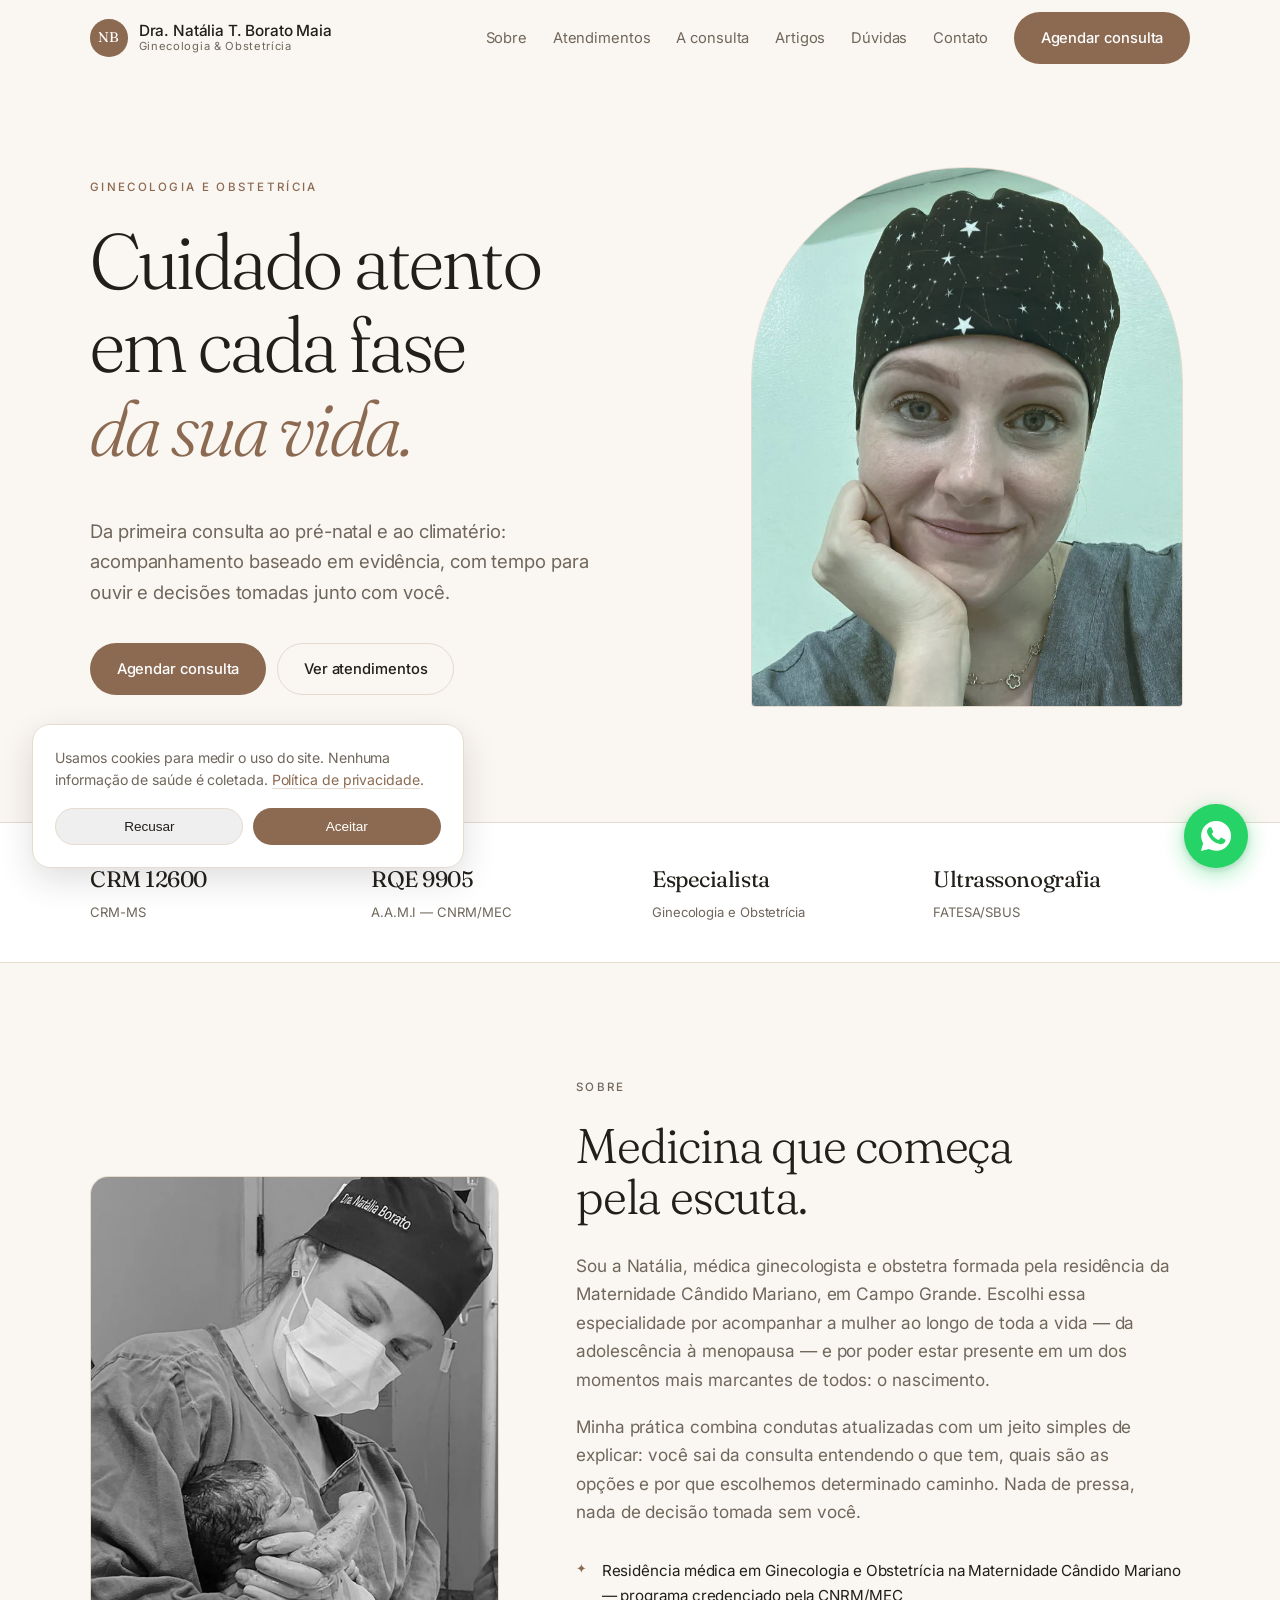
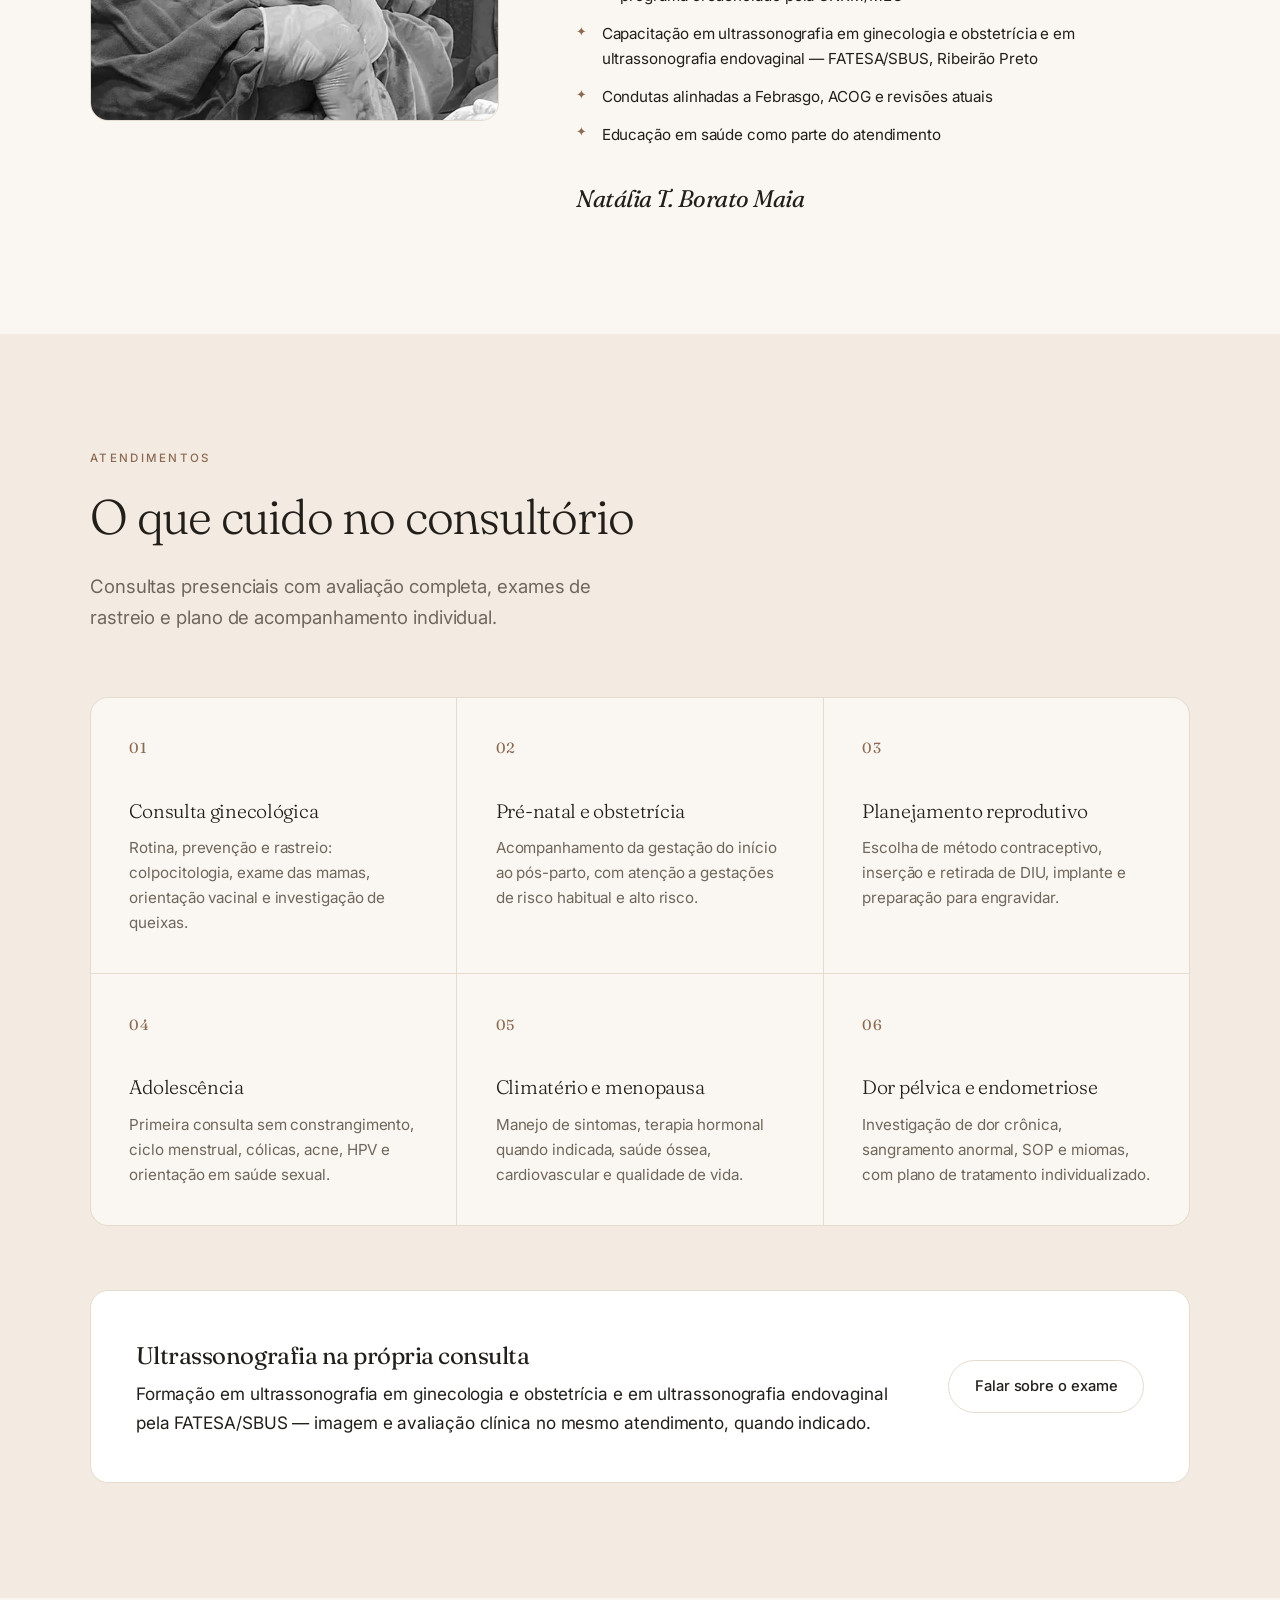
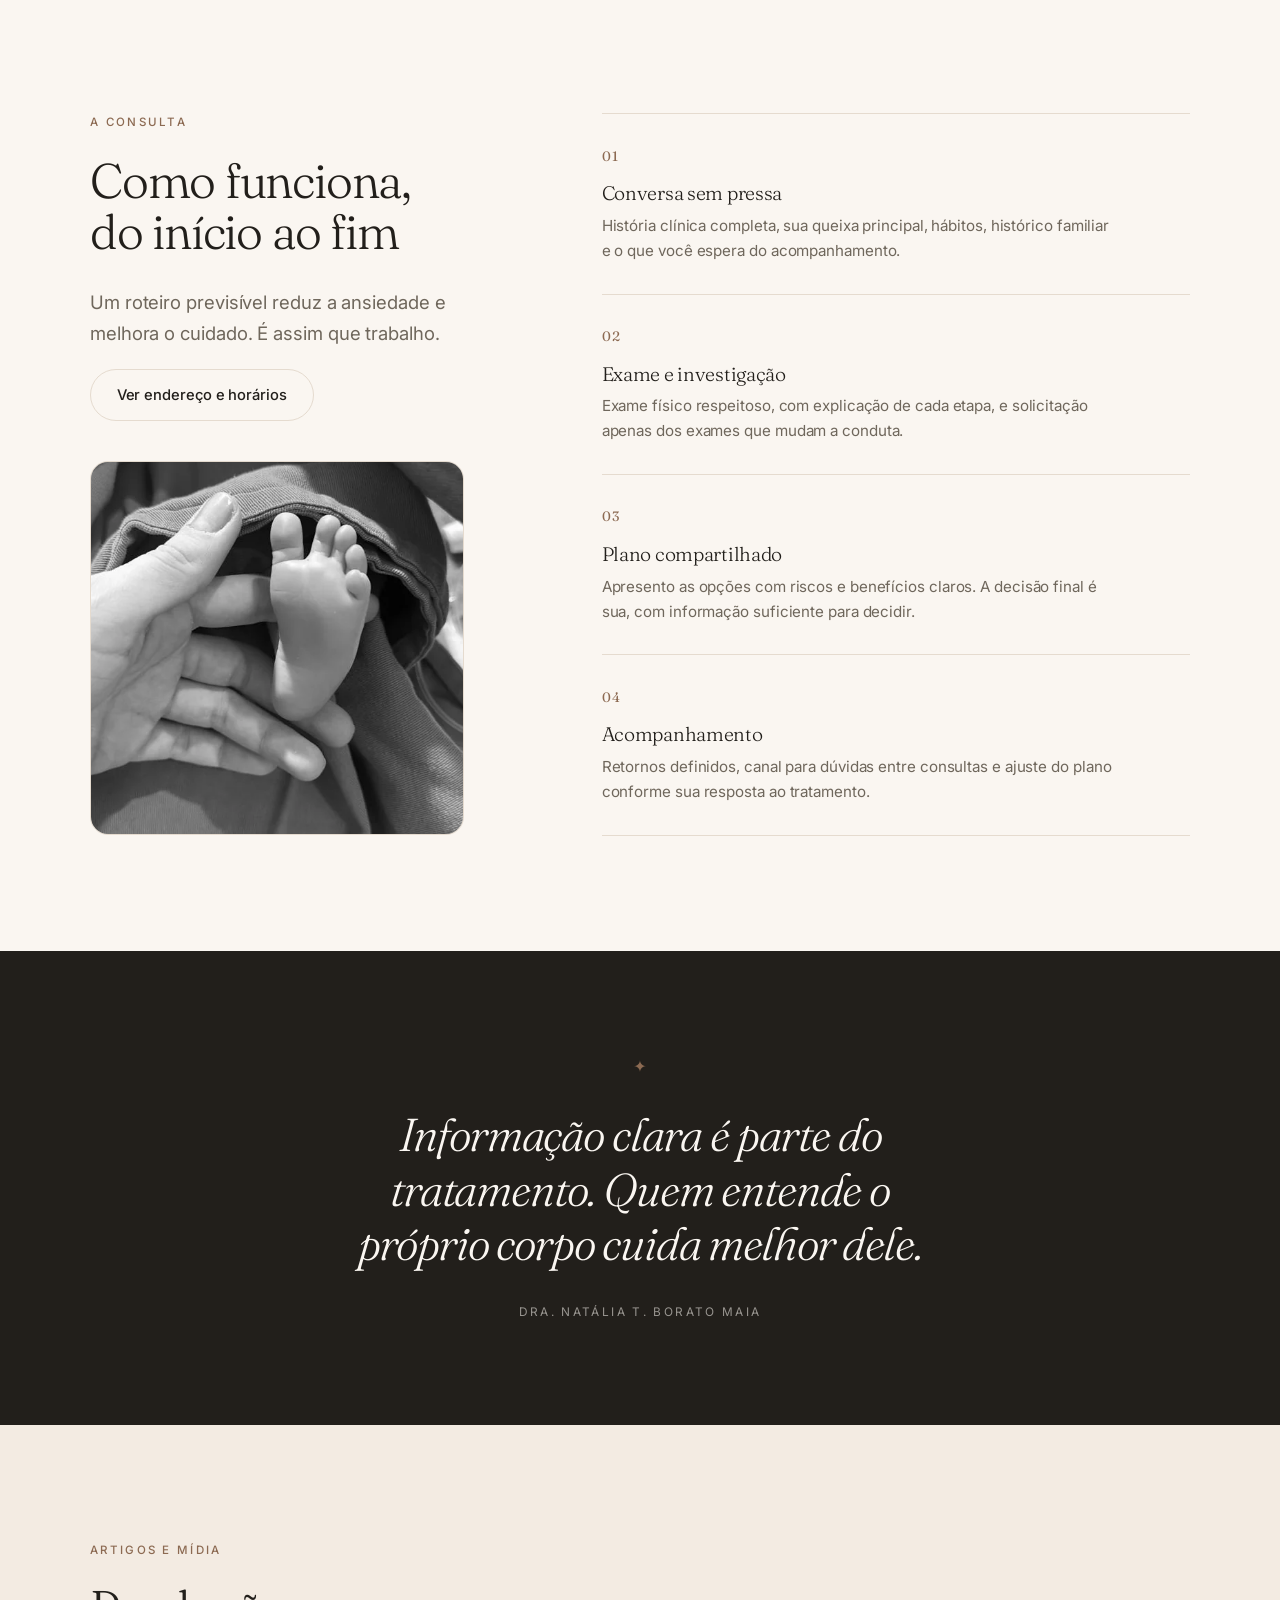
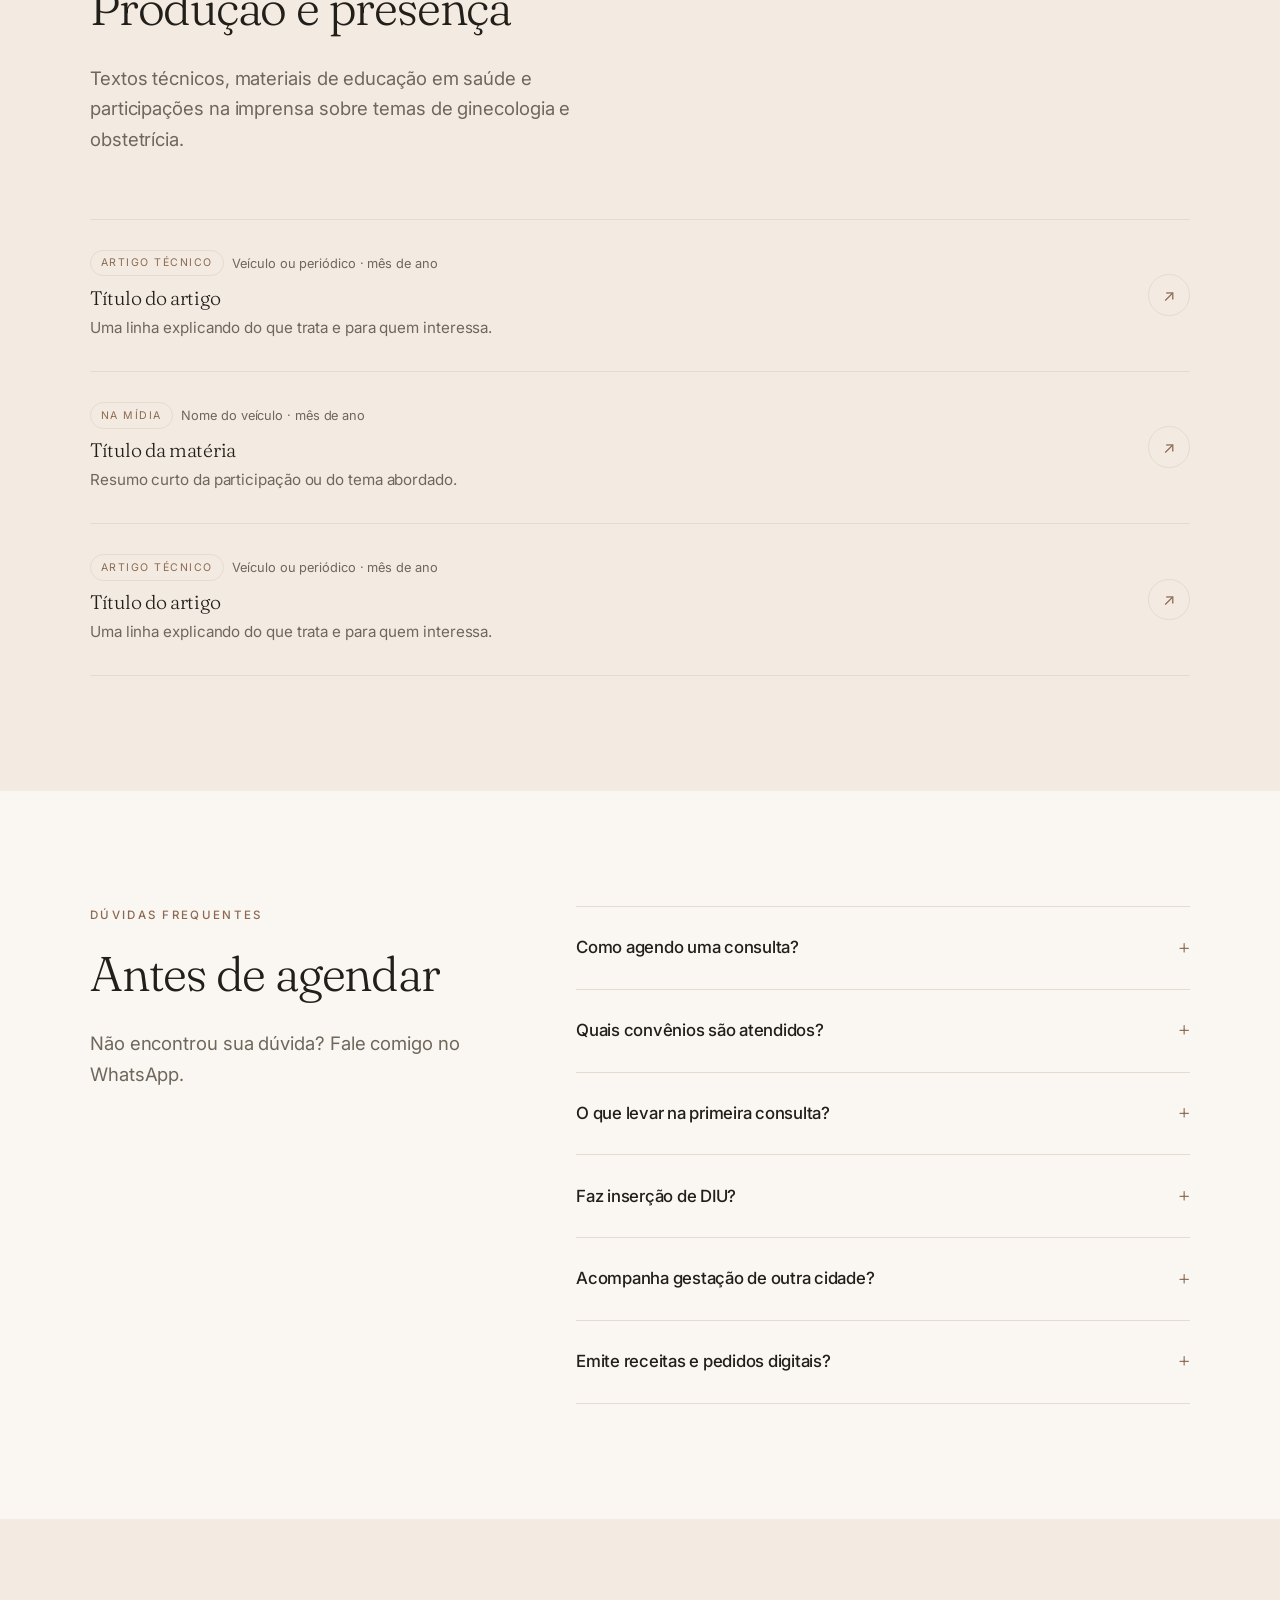
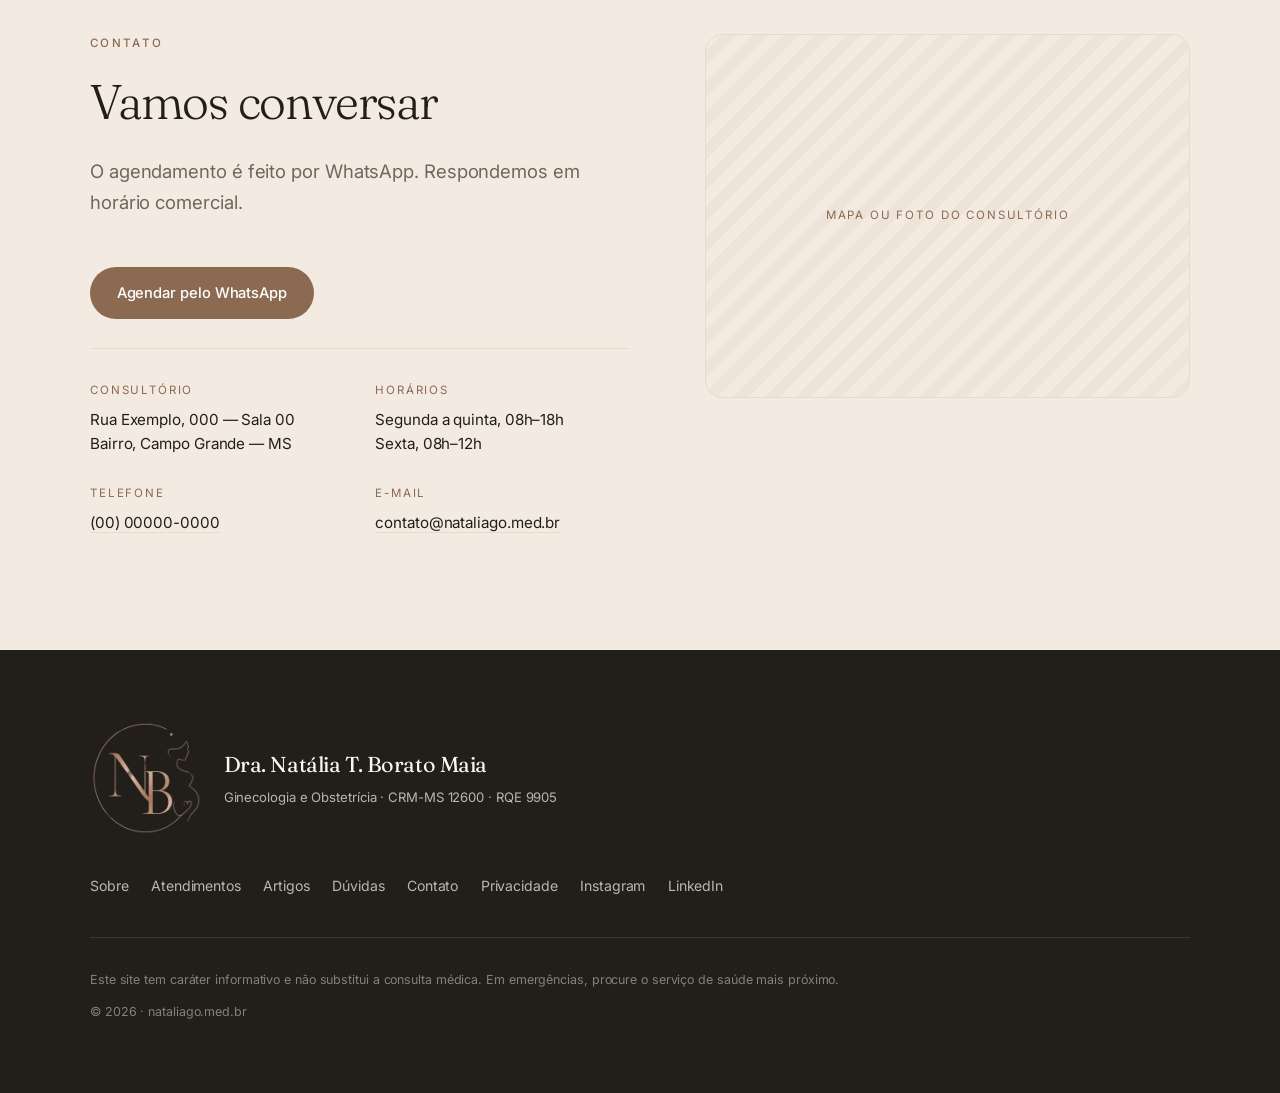
==== commit 461ea697: "Google Analytics 4 com Consent Mode v2 e política de privacidade Instala o GA4 (G-2TZ7KZC5TX) nos tr" ====
--- a/index.html
+++ b/index.html
@@ -20,6 +20,24 @@
 <link rel="preconnect" href="https://fonts.gstatic.com" crossorigin>
 <link href="https://fonts.googleapis.com/css2?family=Fraunces:ital,opsz,wght@0,9..144,300..600;1,9..144,300&family=Inter:wght@400;500&display=swap" rel="stylesheet">
 <link rel="stylesheet" href="styles.css">
+<!-- Google Analytics 4 — Consent Mode v2: só mede depois do aceite (LGPD) -->
+<script>
+  window.dataLayer = window.dataLayer || [];
+  function gtag(){dataLayer.push(arguments);}
+  gtag('consent', 'default', {
+    ad_storage: 'denied', ad_user_data: 'denied',
+    ad_personalization: 'denied', analytics_storage: 'denied'
+  });
+  try {
+    if (localStorage.getItem('consent') === 'granted')
+      gtag('consent', 'update', { analytics_storage: 'granted' });
+  } catch (e) {}
+</script>
+<script async src="https://www.googletagmanager.com/gtag/js?id=G-2TZ7KZC5TX"></script>
+<script>
+  gtag('js', new Date());
+  gtag('config', 'G-2TZ7KZC5TX');
+</script>
 </head>
 <body>
 
@@ -378,6 +396,7 @@
       <a href="#artigos">Artigos</a>
       <a href="#duvidas">Dúvidas</a>
       <a href="#contato">Contato</a>
+      <a href="/privacidade.html">Privacidade</a>
       <a href="https://www.instagram.com/nataliago.med" target="_blank" rel="noopener">Instagram</a>
       <a href="https://www.linkedin.com/in/nat%C3%A1lia-toledo-borato-maia-385287240/" target="_blank" rel="noopener">LinkedIn</a>
     </nav>
@@ -419,6 +438,18 @@
 }
 </script>
 
+
+<div class="consent" id="consent" hidden>
+  <p>
+    Usamos cookies para medir o uso do site. Nenhuma informação de saúde é
+    coletada. <a href="/privacidade.html">Política de privacidade</a>.
+  </p>
+  <div class="consent-actions">
+    <button type="button" class="btn btn-ghost" data-consent="denied">Recusar</button>
+    <button type="button" class="btn btn-primary" data-consent="granted">Aceitar</button>
+  </div>
+</div>
+
 <script>
   const nav = document.getElementById('nav');
   const toggle = document.getElementById('navToggle');
@@ -434,6 +465,19 @@
   addEventListener('scroll', onScroll, { passive: true });
   onScroll();
   document.getElementById('year').textContent = new Date().getFullYear();
+
+  const consent = document.getElementById('consent');
+  let saved = null;
+  try { saved = localStorage.getItem('consent'); } catch (e) {}
+  if (!saved) { consent.hidden = false; document.body.classList.add('consent-open'); }
+  consent.addEventListener('click', e => {
+    const v = e.target.dataset.consent;
+    if (!v) return;
+    try { localStorage.setItem('consent', v); } catch (e) {}
+    if (v === 'granted') gtag('consent', 'update', { analytics_storage: 'granted' });
+    consent.hidden = true;
+    document.body.classList.remove('consent-open');
+  });
 </script>
 
 </body>
--- a/styles.css
+++ b/styles.css
@@ -396,6 +396,22 @@
   transition: max-width .35s var(--ease), margin-left .35s var(--ease);
 }
 .wa-float:hover span, .wa-float:focus-visible span { max-width: 12rem; margin-left: .6rem; }
+
+/* ── Banner de consentimento ────────────────────────────── */
+
+.consent {
+  position: fixed; z-index: 45;
+  left: clamp(1rem, 3vw, 2rem); bottom: clamp(1rem, 3vw, 2rem);
+  width: min(27rem, calc(100vw - 2rem));
+  background: var(--surface); border: 1px solid var(--line);
+  border-radius: var(--r); padding: 1.4rem;
+  box-shadow: 0 12px 34px rgb(34 31 27 / .14);
+}
+.consent[hidden] { display: none; }
+.consent p { margin: 0 0 1.1rem; font-size: .88rem; line-height: 1.55; color: var(--muted); }
+.consent a { color: var(--accent); border-bottom: 1px solid var(--line); }
+.consent-actions { display: flex; gap: .6rem; }
+.consent-actions .btn { flex: 1; padding: .6rem 1rem; font-size: .85rem; }
 
 /* ── Páginas satélite (template-pagina.html) ────────────── */
 
@@ -454,6 +470,10 @@
   .facts { grid-template-columns: 1fr; gap: 1.1rem; }
   .cards { grid-template-columns: 1fr; }
   .footer-id { flex-direction: column; align-items: flex-start; gap: 1rem; }
+  /* O banner ocupa quase toda a largura e cobriria o botão do WhatsApp.
+     Esconder é determinístico; deslocar por transform disputa com a
+     transição de .25s e falha nas telas mais estreitas. */
+  .consent-open .wa-float { display: none; }
   .info { grid-template-columns: 1fr; }
   .actions .btn { flex: 1 1 100%; }
 }
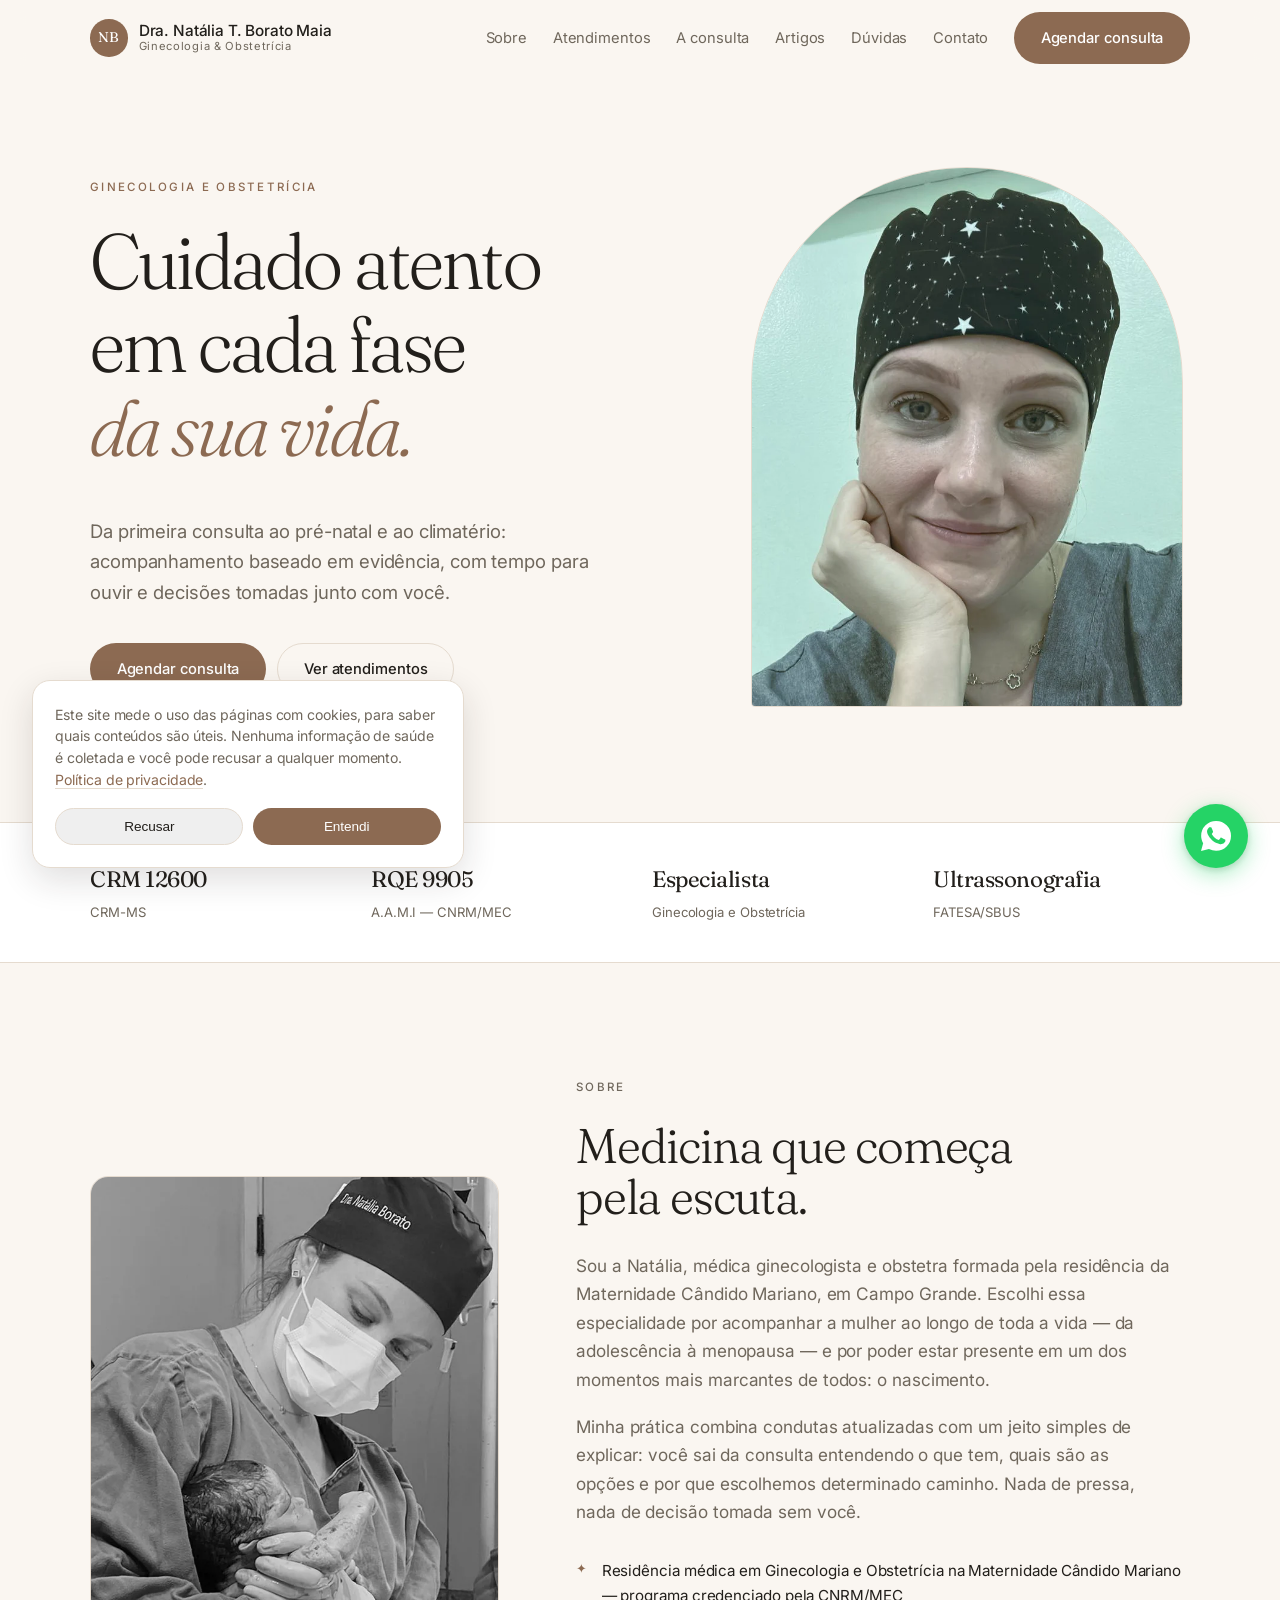
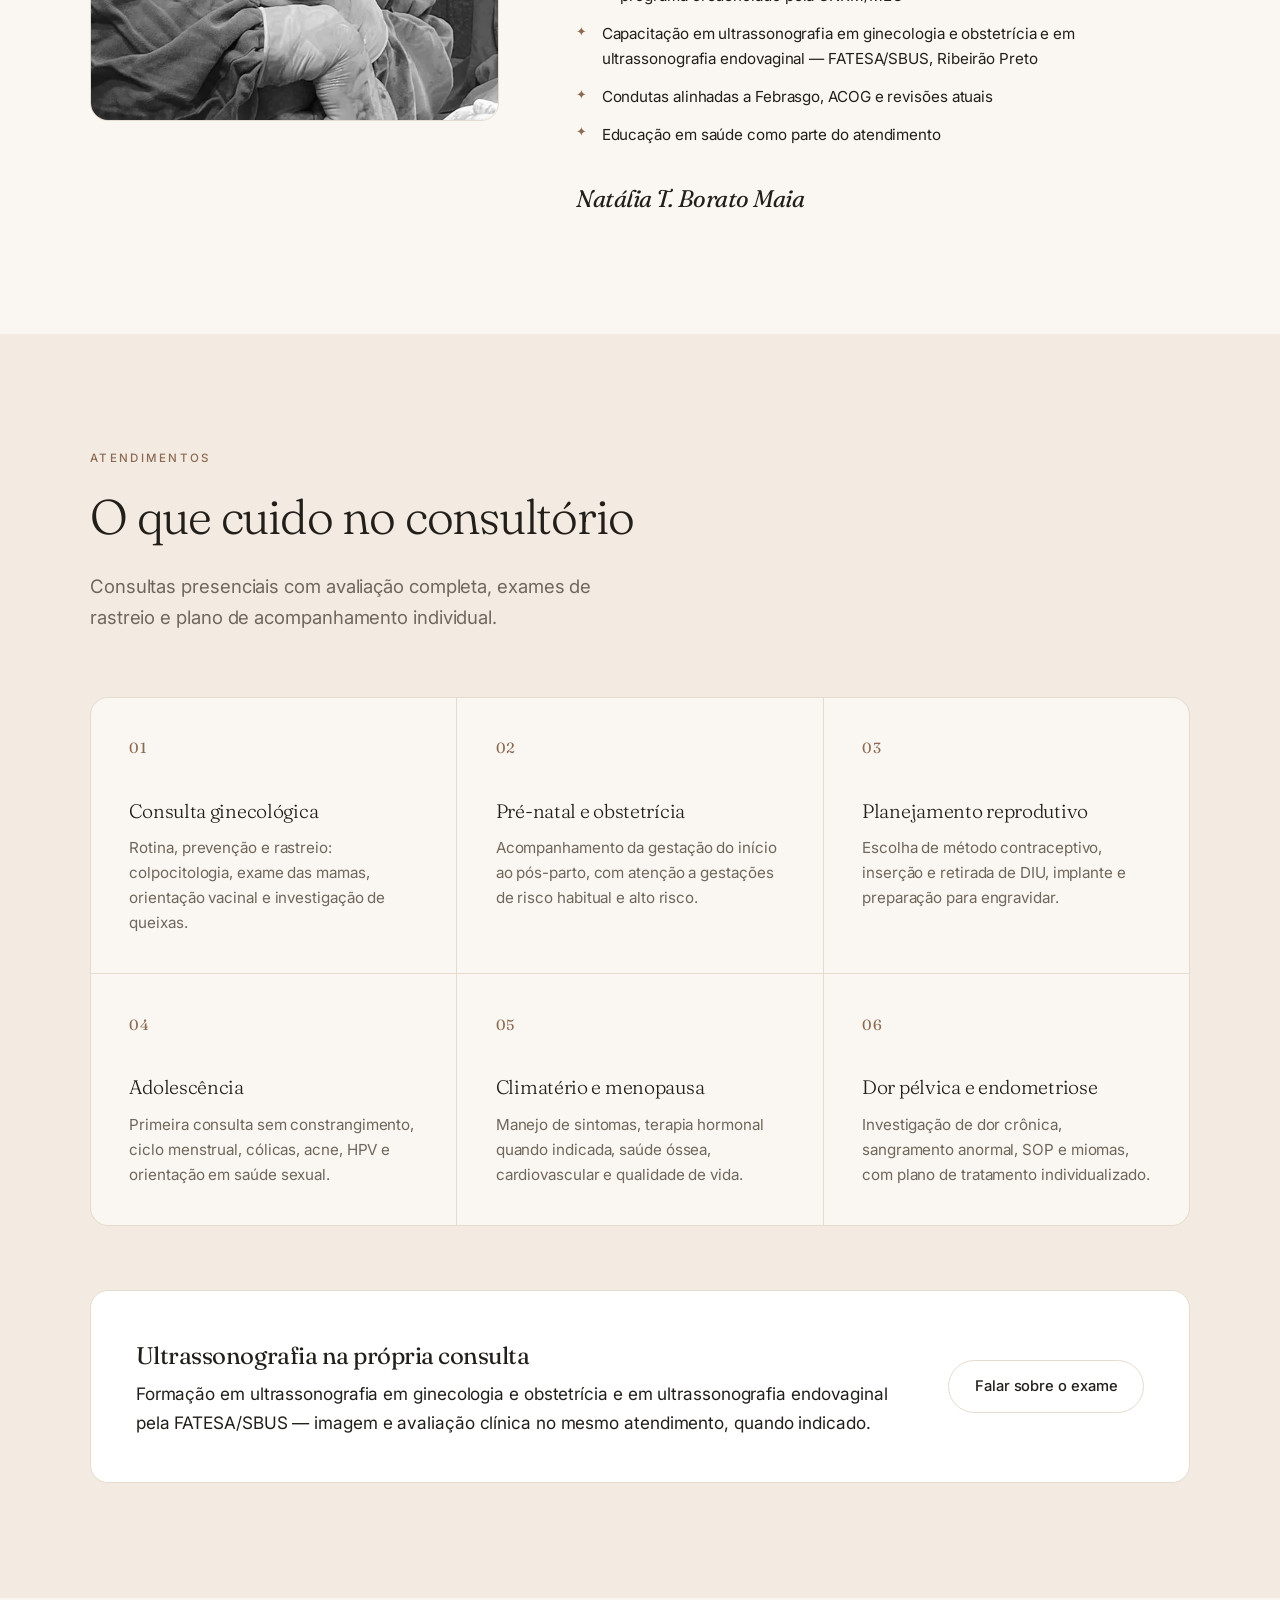
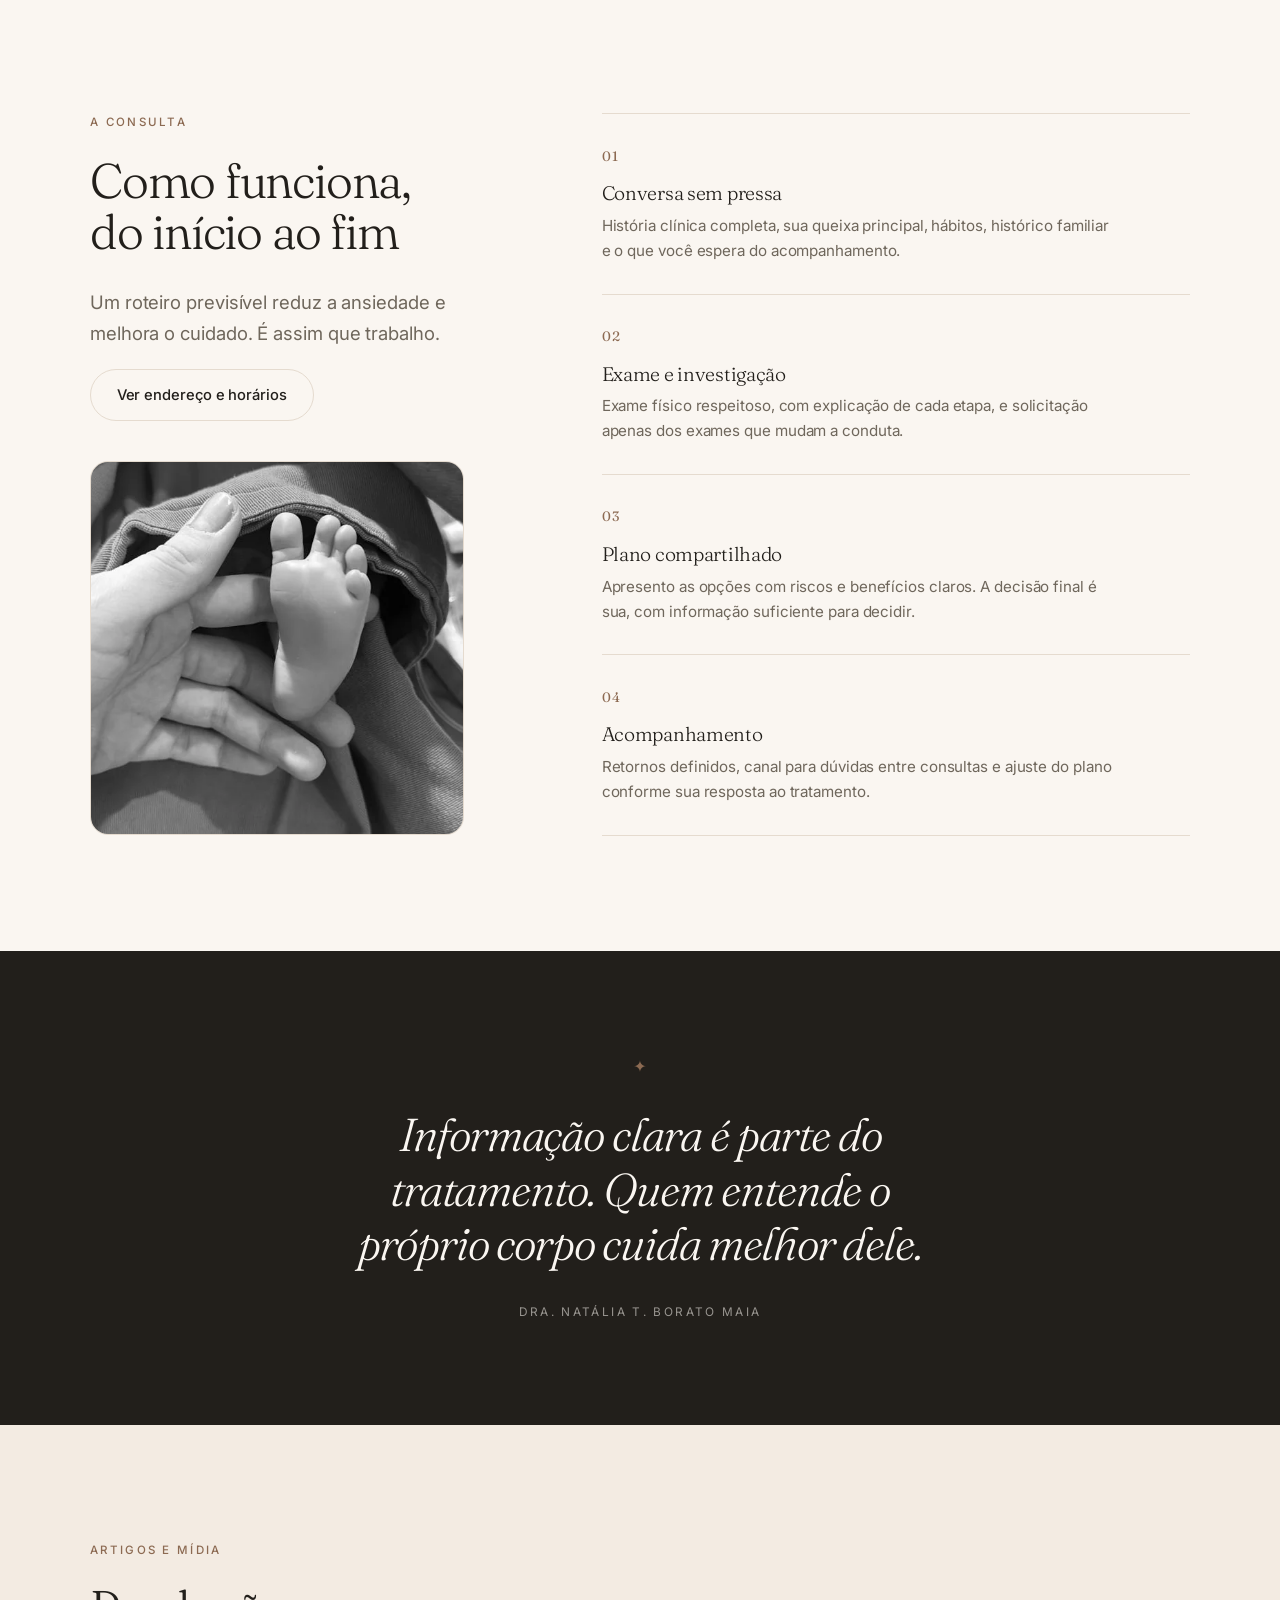
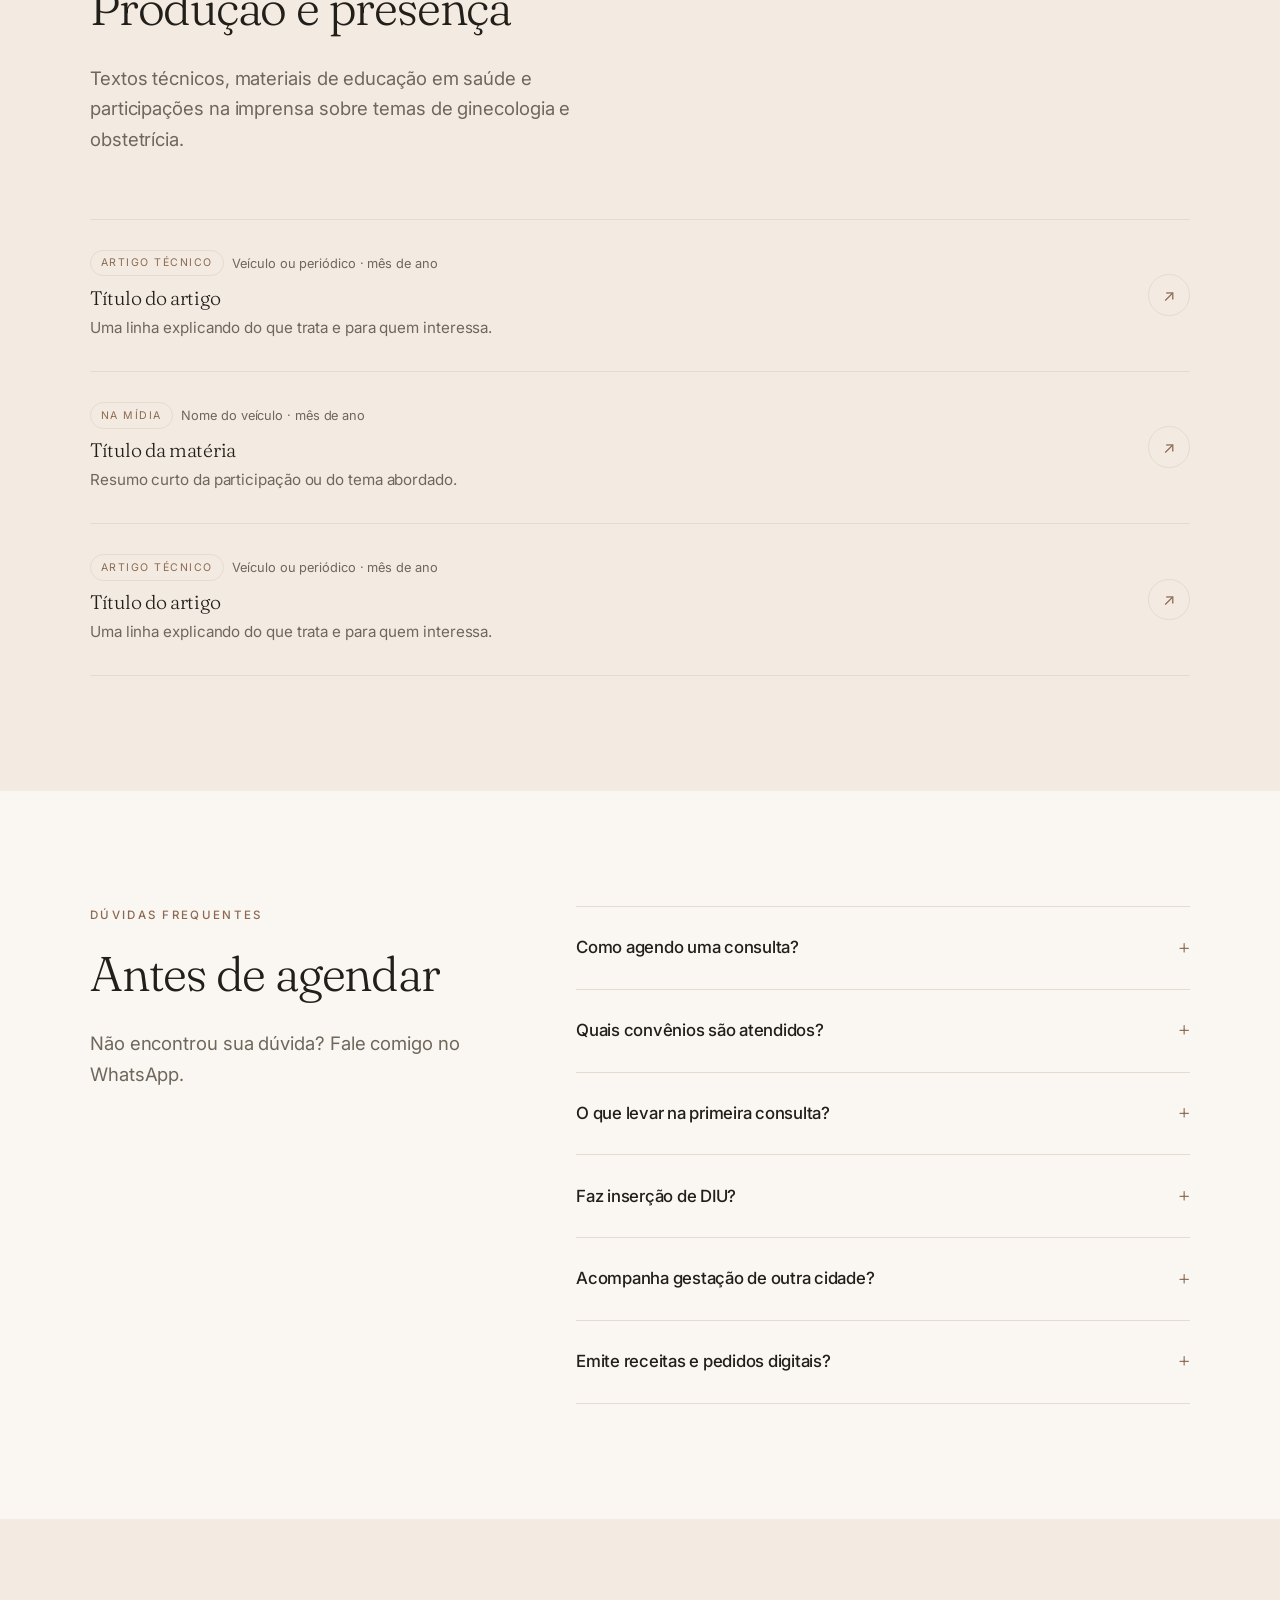
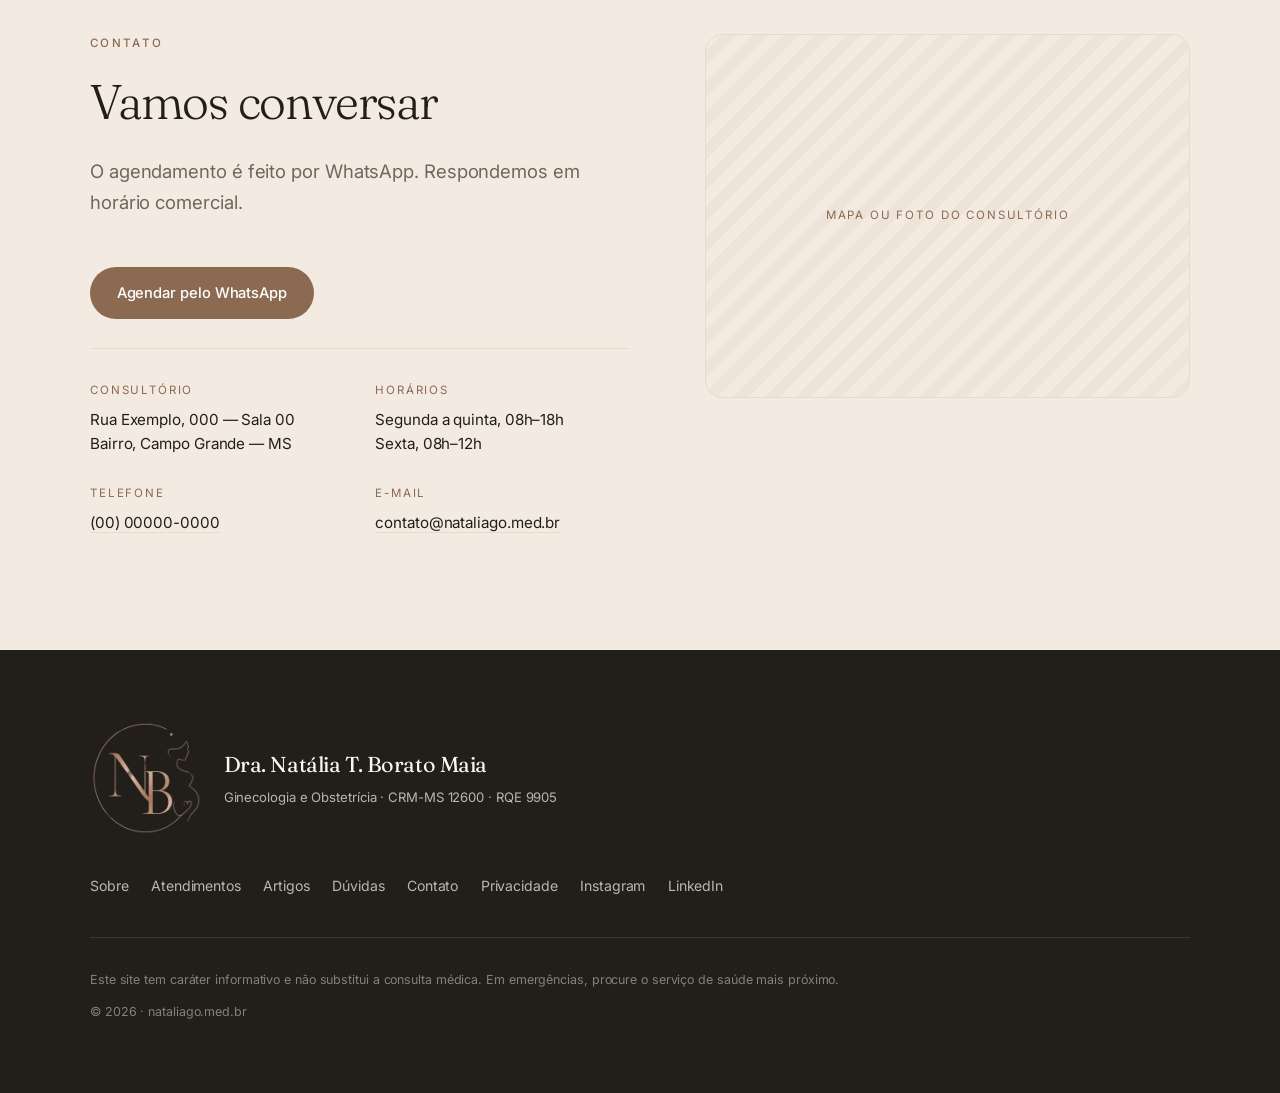
==== commit 992d4c81: "Muda a medição do GA4 para o modelo opt-out analytics_storage passa a começar granted e só vira deni" ====
--- a/index.html
+++ b/index.html
@@ -20,18 +20,18 @@
 <link rel="preconnect" href="https://fonts.gstatic.com" crossorigin>
 <link href="https://fonts.googleapis.com/css2?family=Fraunces:ital,opsz,wght@0,9..144,300..600;1,9..144,300&family=Inter:wght@400;500&display=swap" rel="stylesheet">
 <link rel="stylesheet" href="styles.css">
-<!-- Google Analytics 4 — Consent Mode v2: só mede depois do aceite (LGPD) -->
+<!-- Google Analytics 4 — Consent Mode v2, modelo opt-out.
+     A medição começa ativa e só é desligada para quem recusa no banner.
+     Permissões de anúncio ficam negadas sempre: não há remarketing. -->
 <script>
   window.dataLayer = window.dataLayer || [];
   function gtag(){dataLayer.push(arguments);}
+  var recusou = false;
+  try { recusou = localStorage.getItem('consent') === 'denied'; } catch (e) {}
   gtag('consent', 'default', {
-    ad_storage: 'denied', ad_user_data: 'denied',
-    ad_personalization: 'denied', analytics_storage: 'denied'
+    ad_storage: 'denied', ad_user_data: 'denied', ad_personalization: 'denied',
+    analytics_storage: recusou ? 'denied' : 'granted'
   });
-  try {
-    if (localStorage.getItem('consent') === 'granted')
-      gtag('consent', 'update', { analytics_storage: 'granted' });
-  } catch (e) {}
 </script>
 <script async src="https://www.googletagmanager.com/gtag/js?id=G-2TZ7KZC5TX"></script>
 <script>
@@ -441,12 +441,13 @@
 
 <div class="consent" id="consent" hidden>
   <p>
-    Usamos cookies para medir o uso do site. Nenhuma informação de saúde é
-    coletada. <a href="/privacidade.html">Política de privacidade</a>.
+    Este site mede o uso das páginas com cookies, para saber quais conteúdos são
+    úteis. Nenhuma informação de saúde é coletada e você pode recusar a qualquer
+    momento. <a href="/privacidade.html">Política de privacidade</a>.
   </p>
   <div class="consent-actions">
     <button type="button" class="btn btn-ghost" data-consent="denied">Recusar</button>
-    <button type="button" class="btn btn-primary" data-consent="granted">Aceitar</button>
+    <button type="button" class="btn btn-primary" data-consent="granted">Entendi</button>
   </div>
 </div>
 
@@ -474,7 +475,7 @@
     const v = e.target.dataset.consent;
     if (!v) return;
     try { localStorage.setItem('consent', v); } catch (e) {}
-    if (v === 'granted') gtag('consent', 'update', { analytics_storage: 'granted' });
+    gtag('consent', 'update', { analytics_storage: v });
     consent.hidden = true;
     document.body.classList.remove('consent-open');
   });
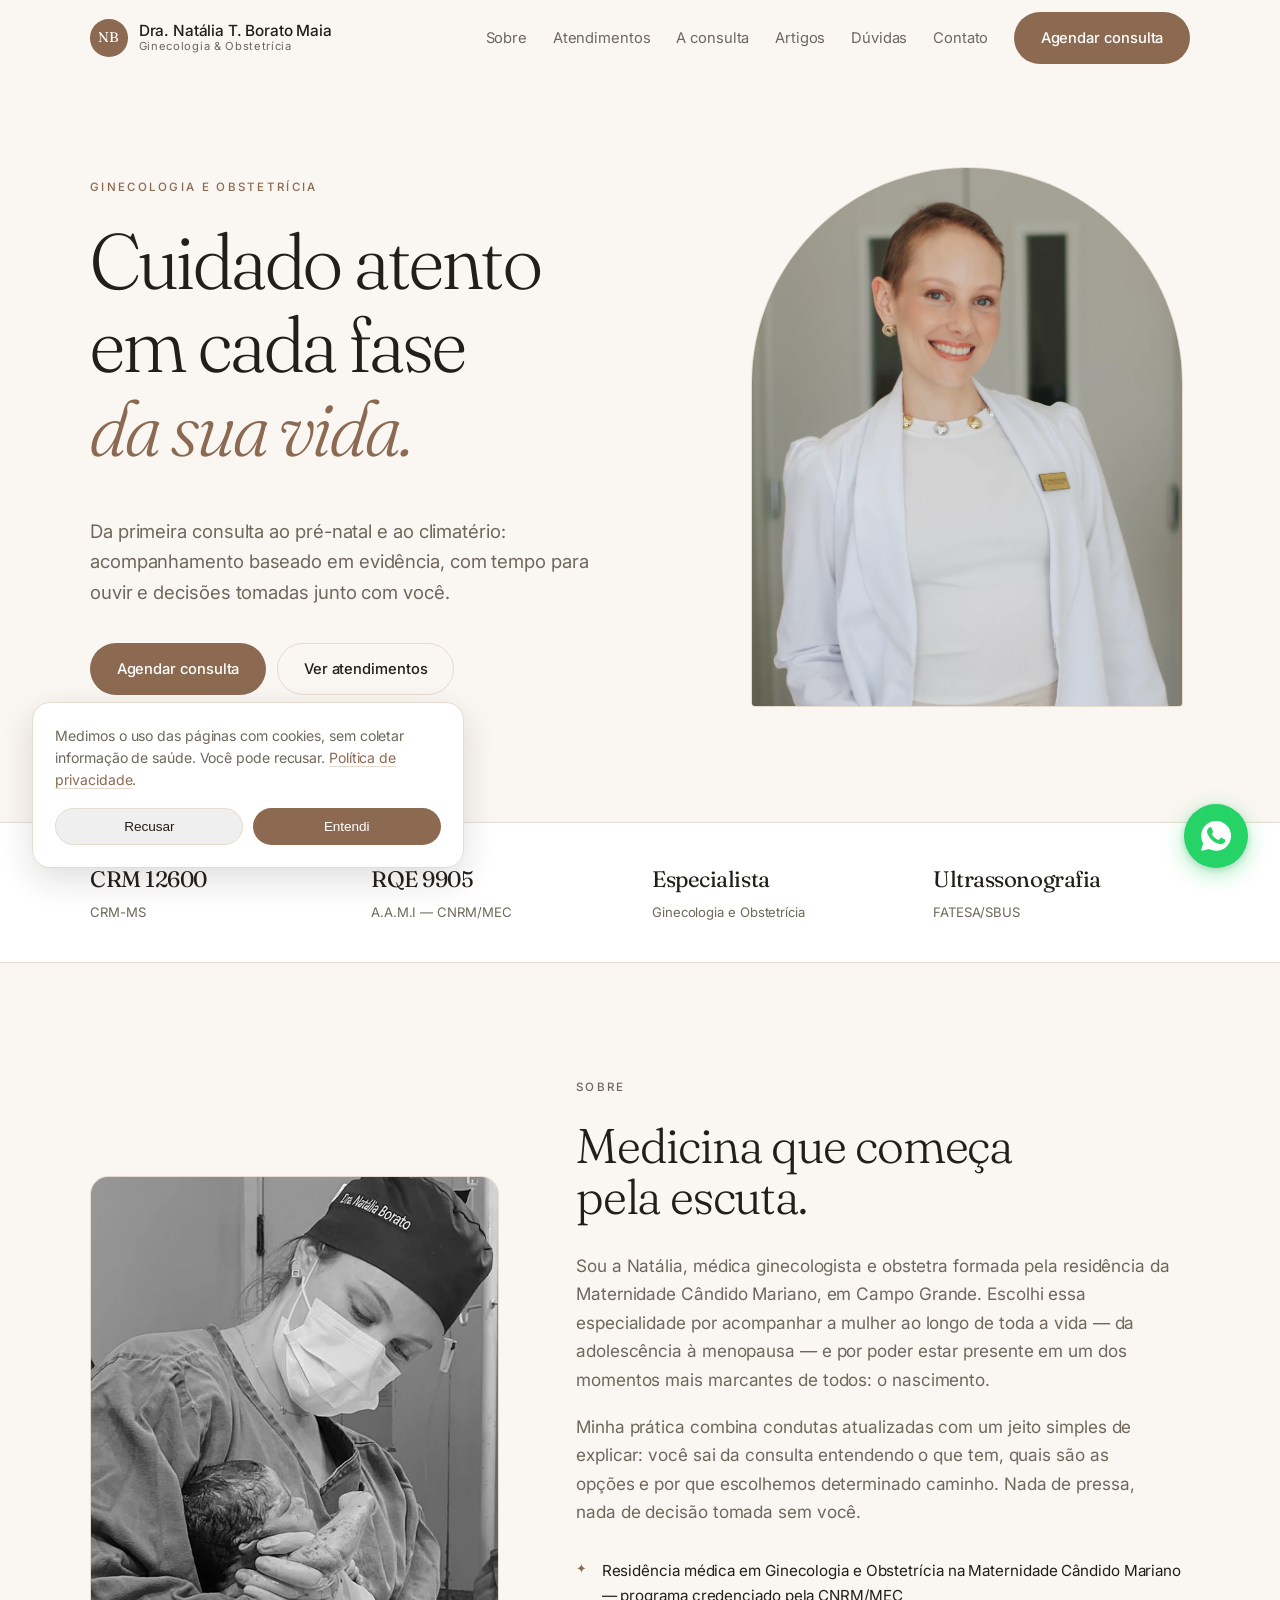
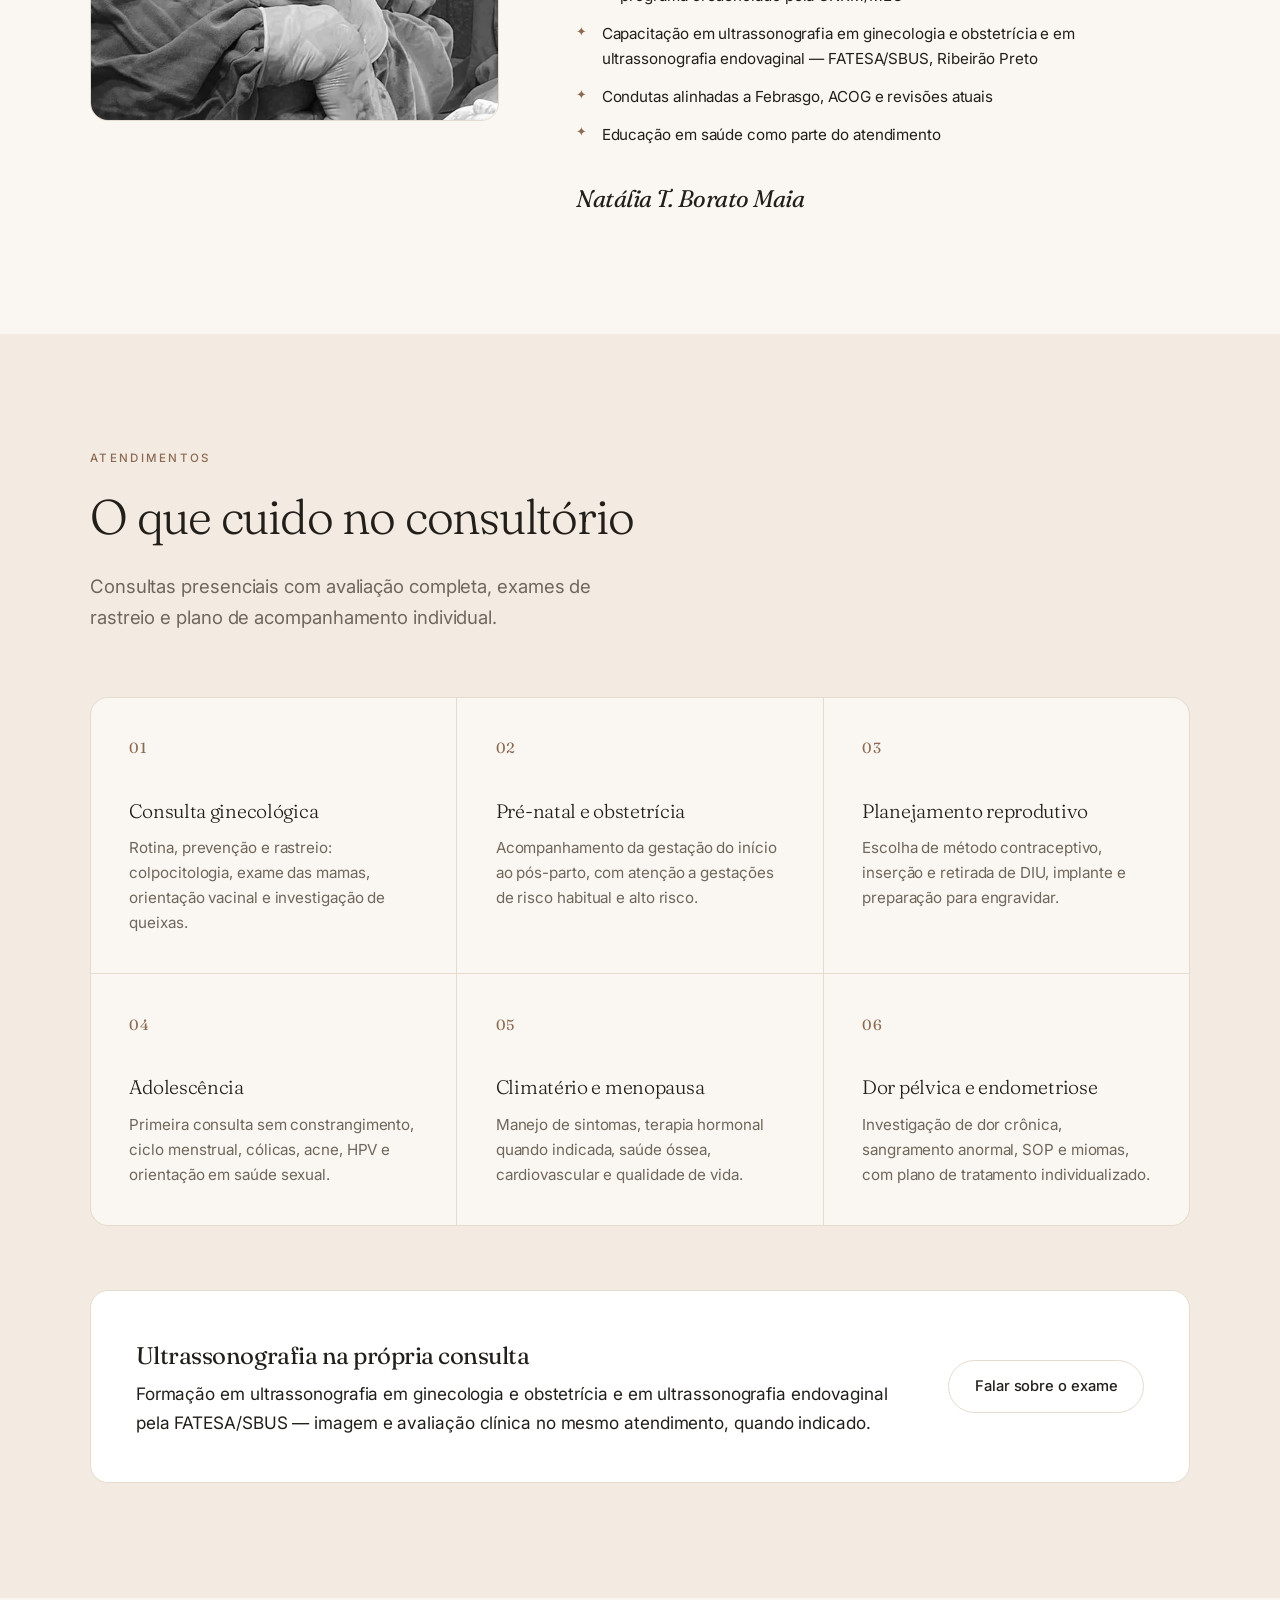
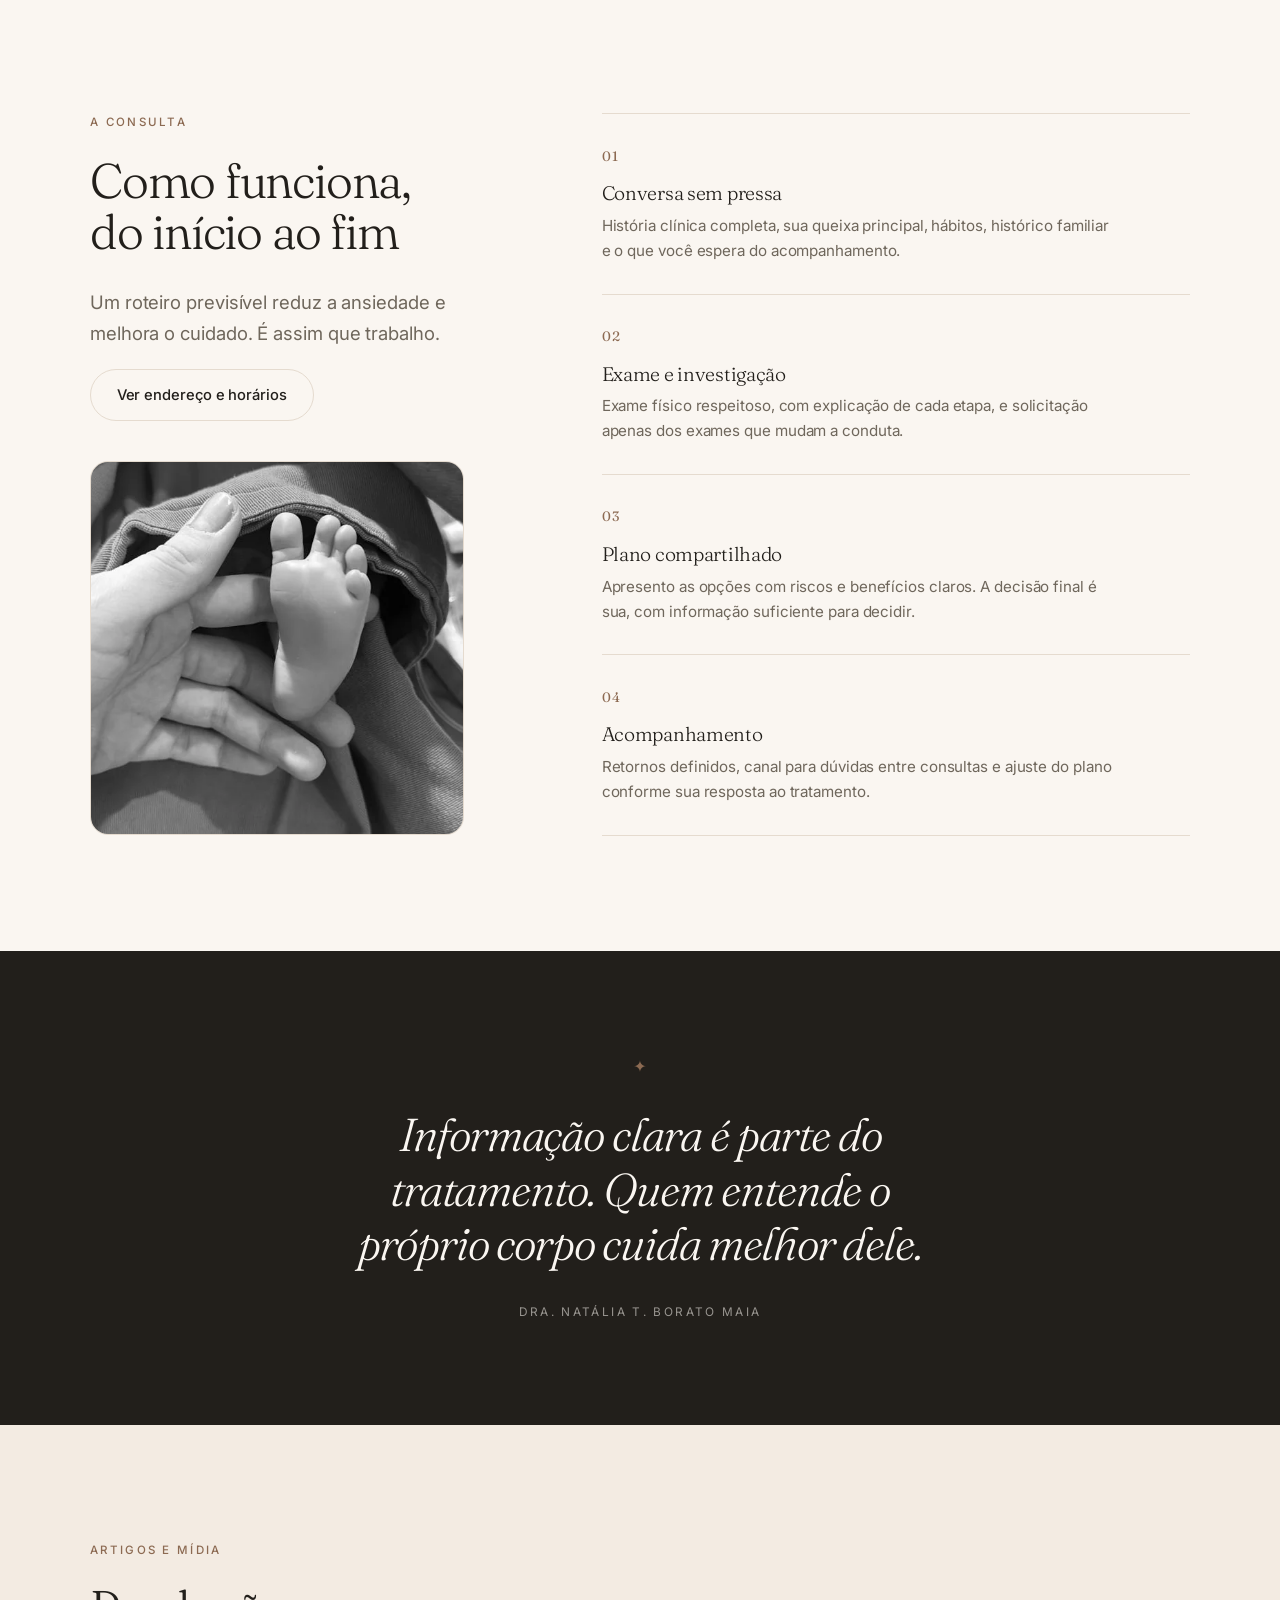
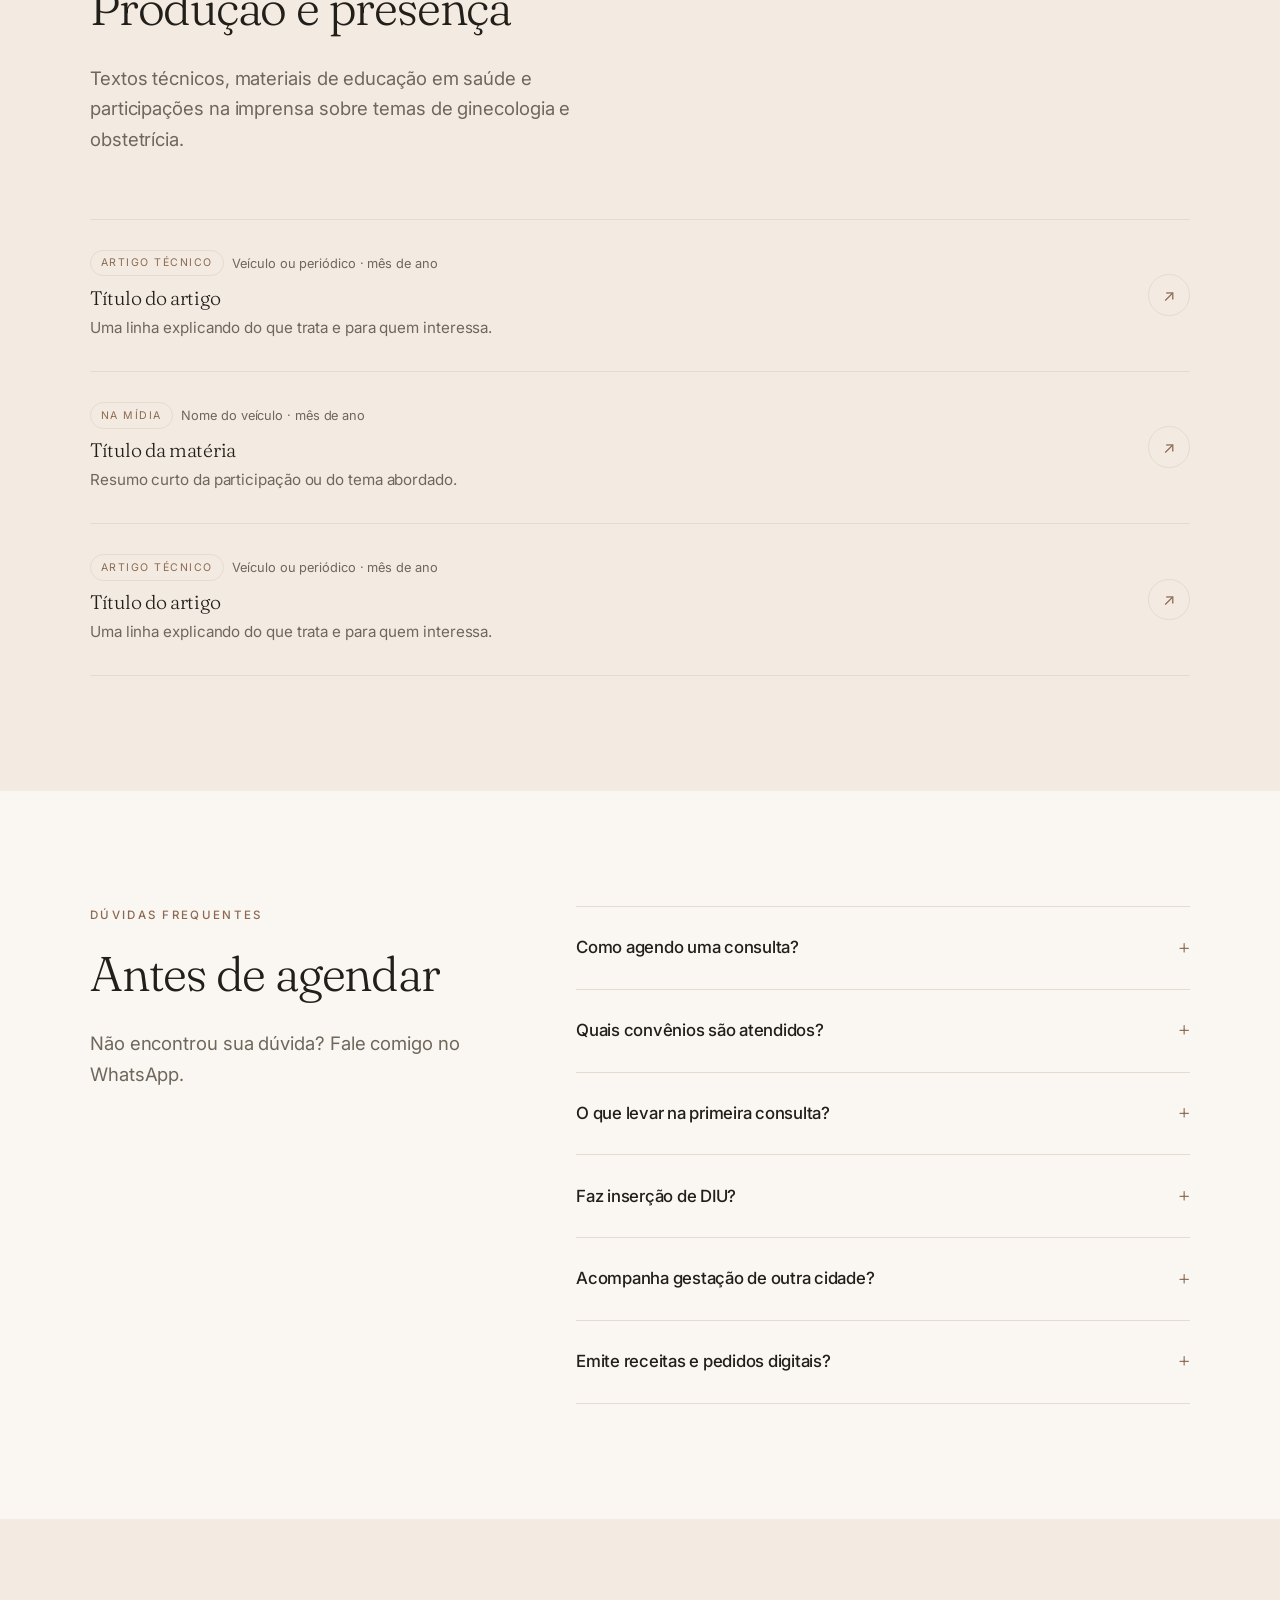
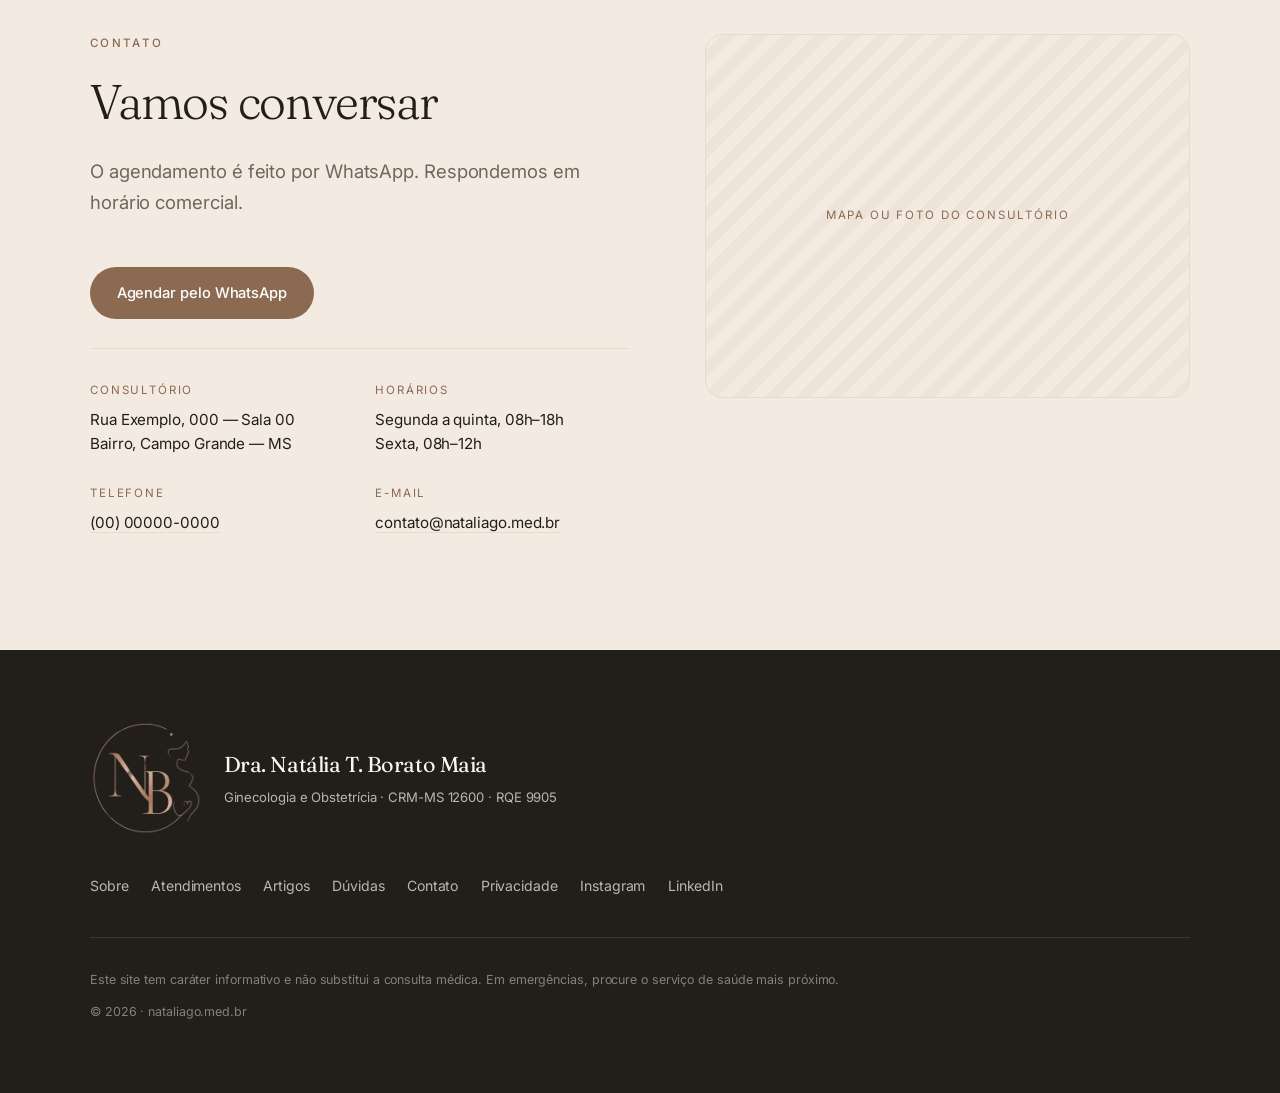
==== commit 488a9636: "Substitui o retrato do hero por foto profissional O ensaio de 3778×5667 resolve as duas limitações d" ====
--- a/index.html
+++ b/index.html
@@ -89,8 +89,8 @@
       </div>
 
       <figure class="arch">
-        <img src="assets/photos/perfil.webp" width="720" height="900"
-             alt="Dra. Natália T. Borato Maia" fetchpriority="high">
+        <img src="assets/photos/perfil.webp" width="900" height="1125"
+             alt="Dra. Natália T. Borato Maia, de jaleco, no consultório" fetchpriority="high">
       </figure>
     </div>
   </section>
@@ -441,9 +441,8 @@
 
 <div class="consent" id="consent" hidden>
   <p>
-    Este site mede o uso das páginas com cookies, para saber quais conteúdos são
-    úteis. Nenhuma informação de saúde é coletada e você pode recusar a qualquer
-    momento. <a href="/privacidade.html">Política de privacidade</a>.
+    Medimos o uso das páginas com cookies, sem coletar informação de saúde.
+    Você pode recusar. <a href="/privacidade.html">Política de privacidade</a>.
   </p>
   <div class="consent-actions">
     <button type="button" class="btn btn-ghost" data-consent="denied">Recusar</button>
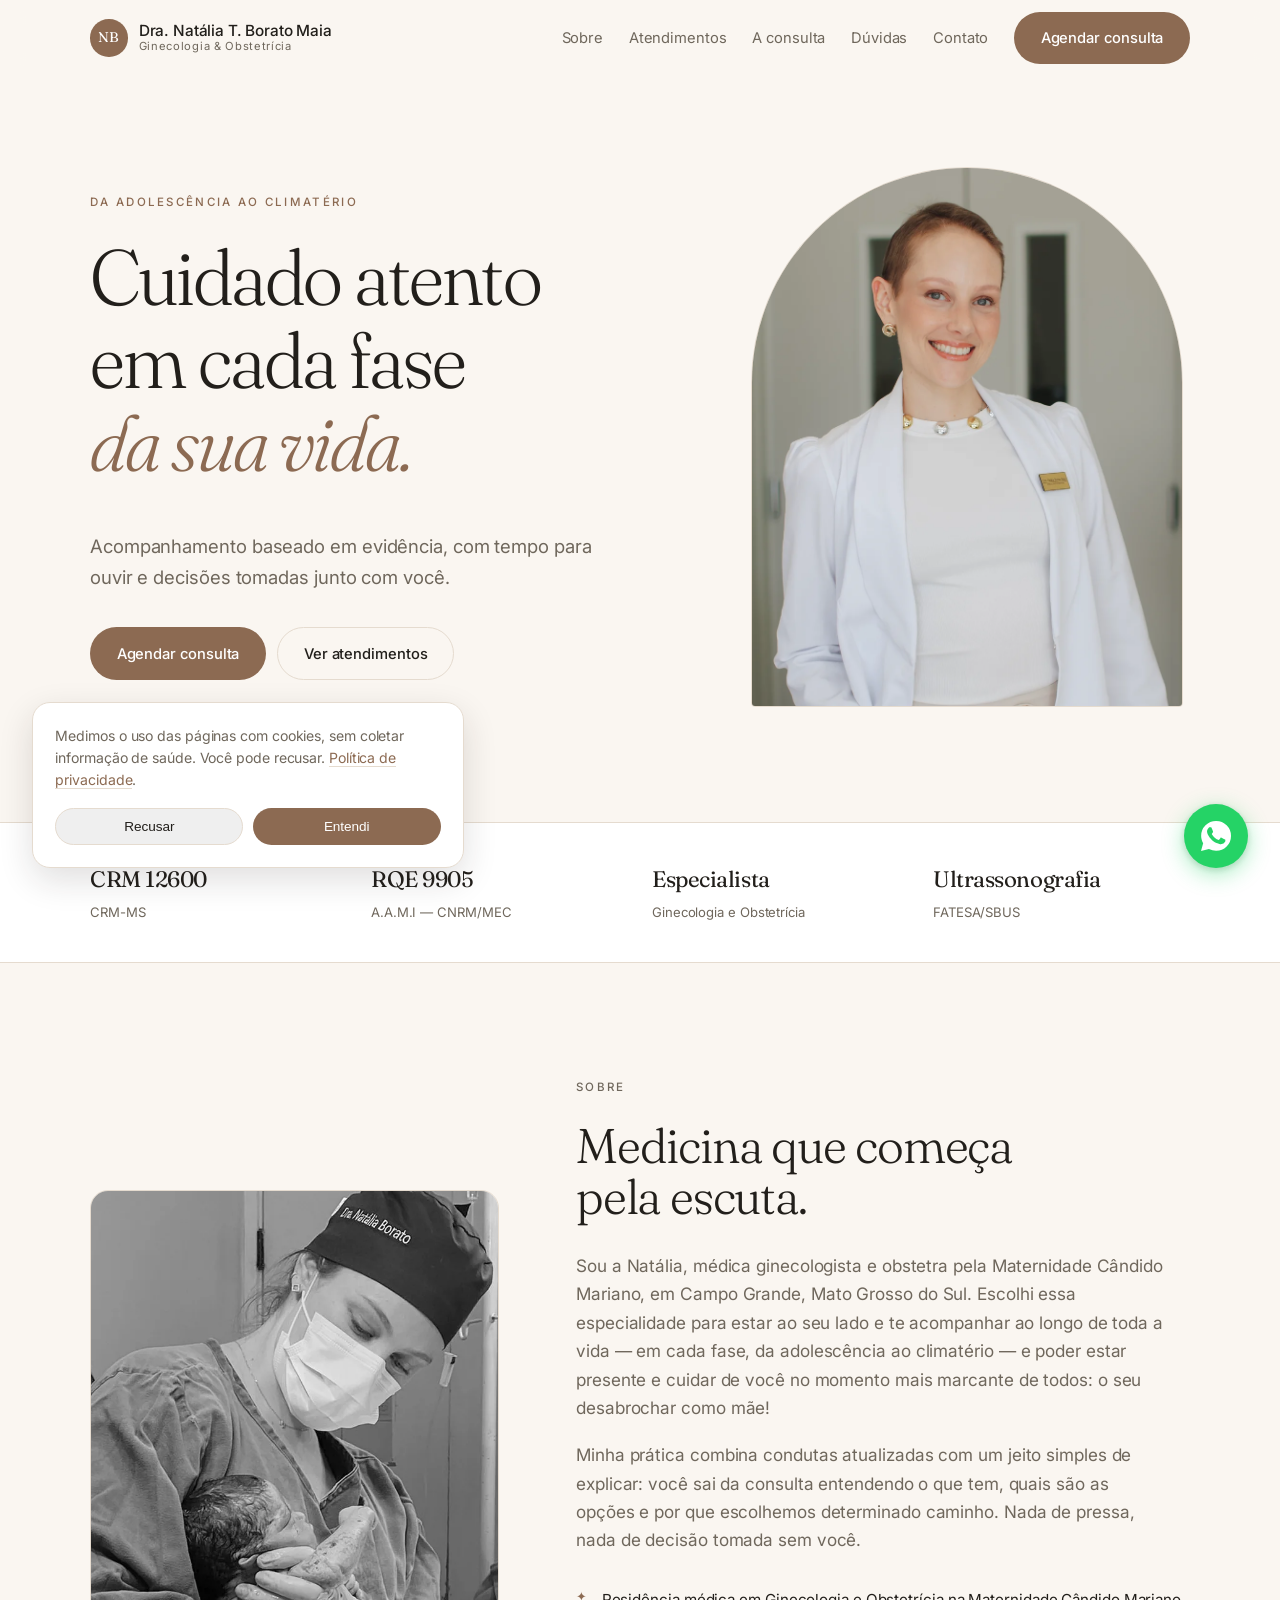
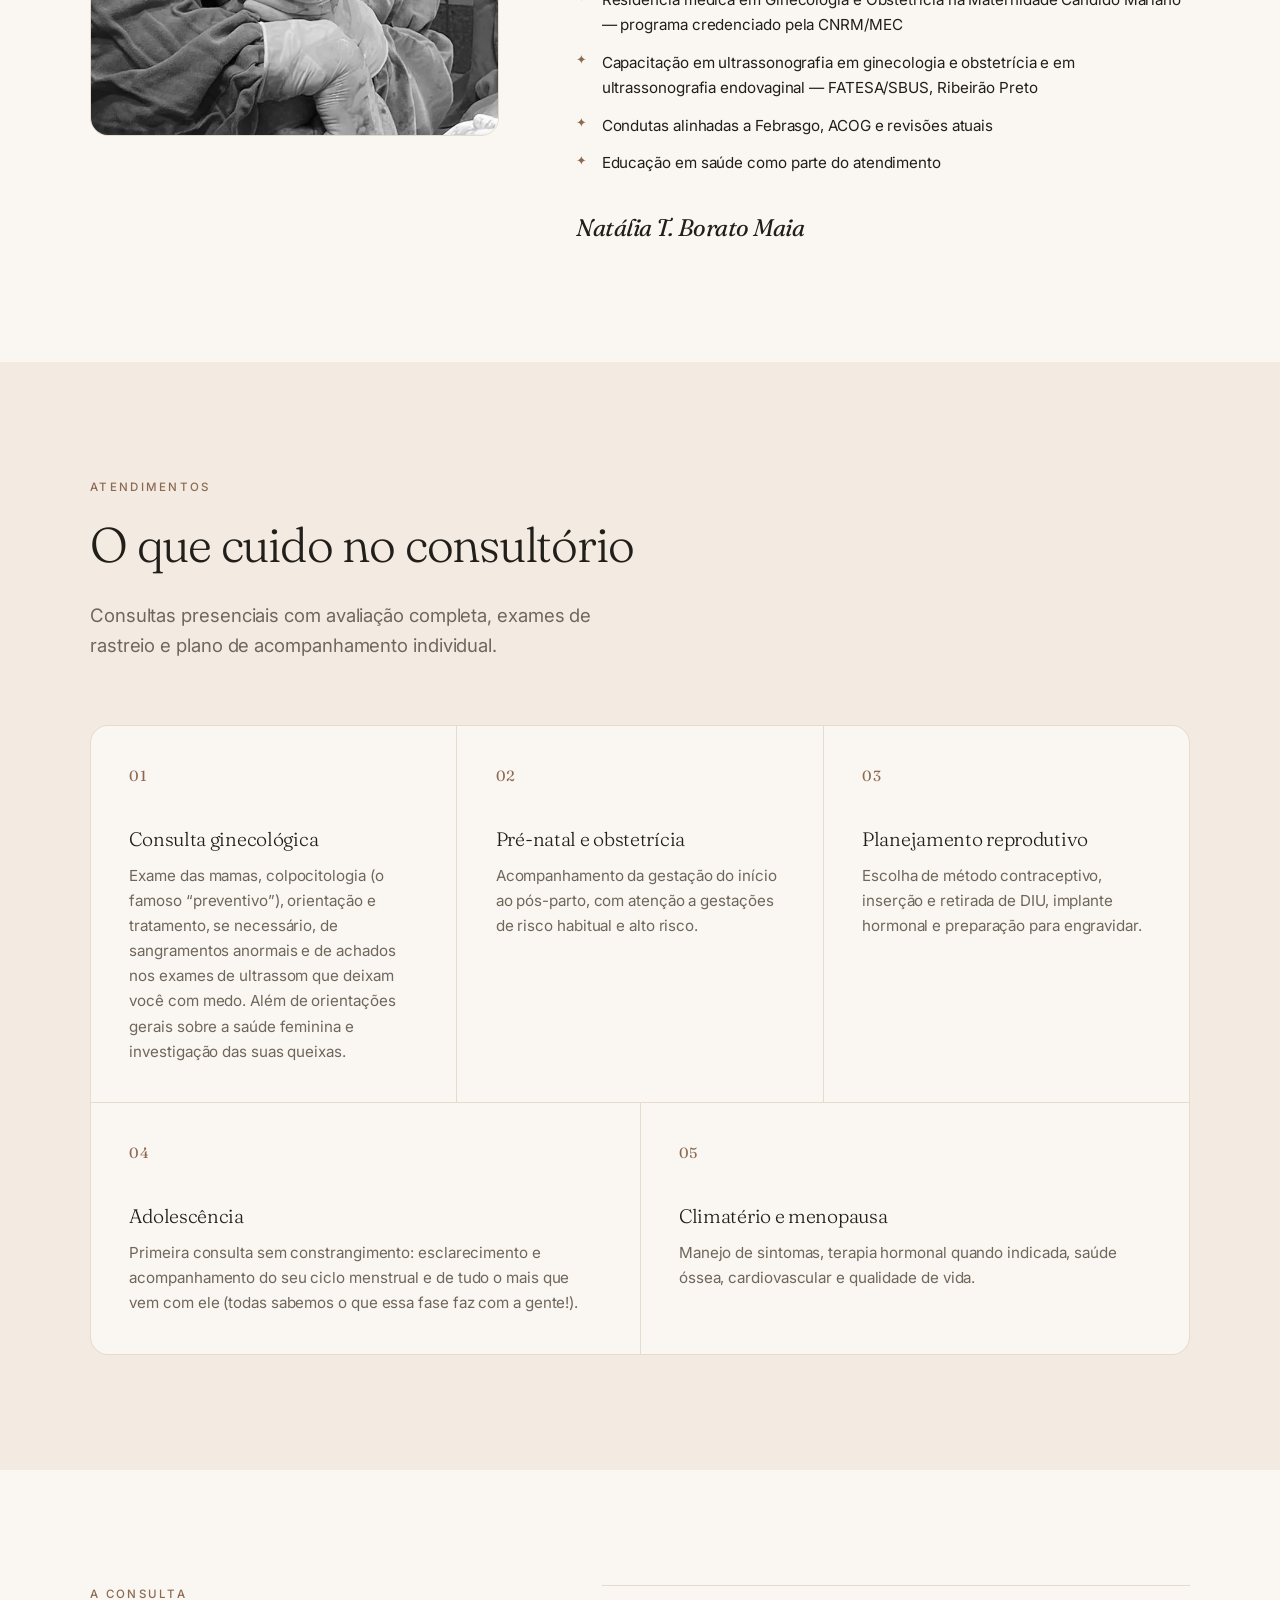
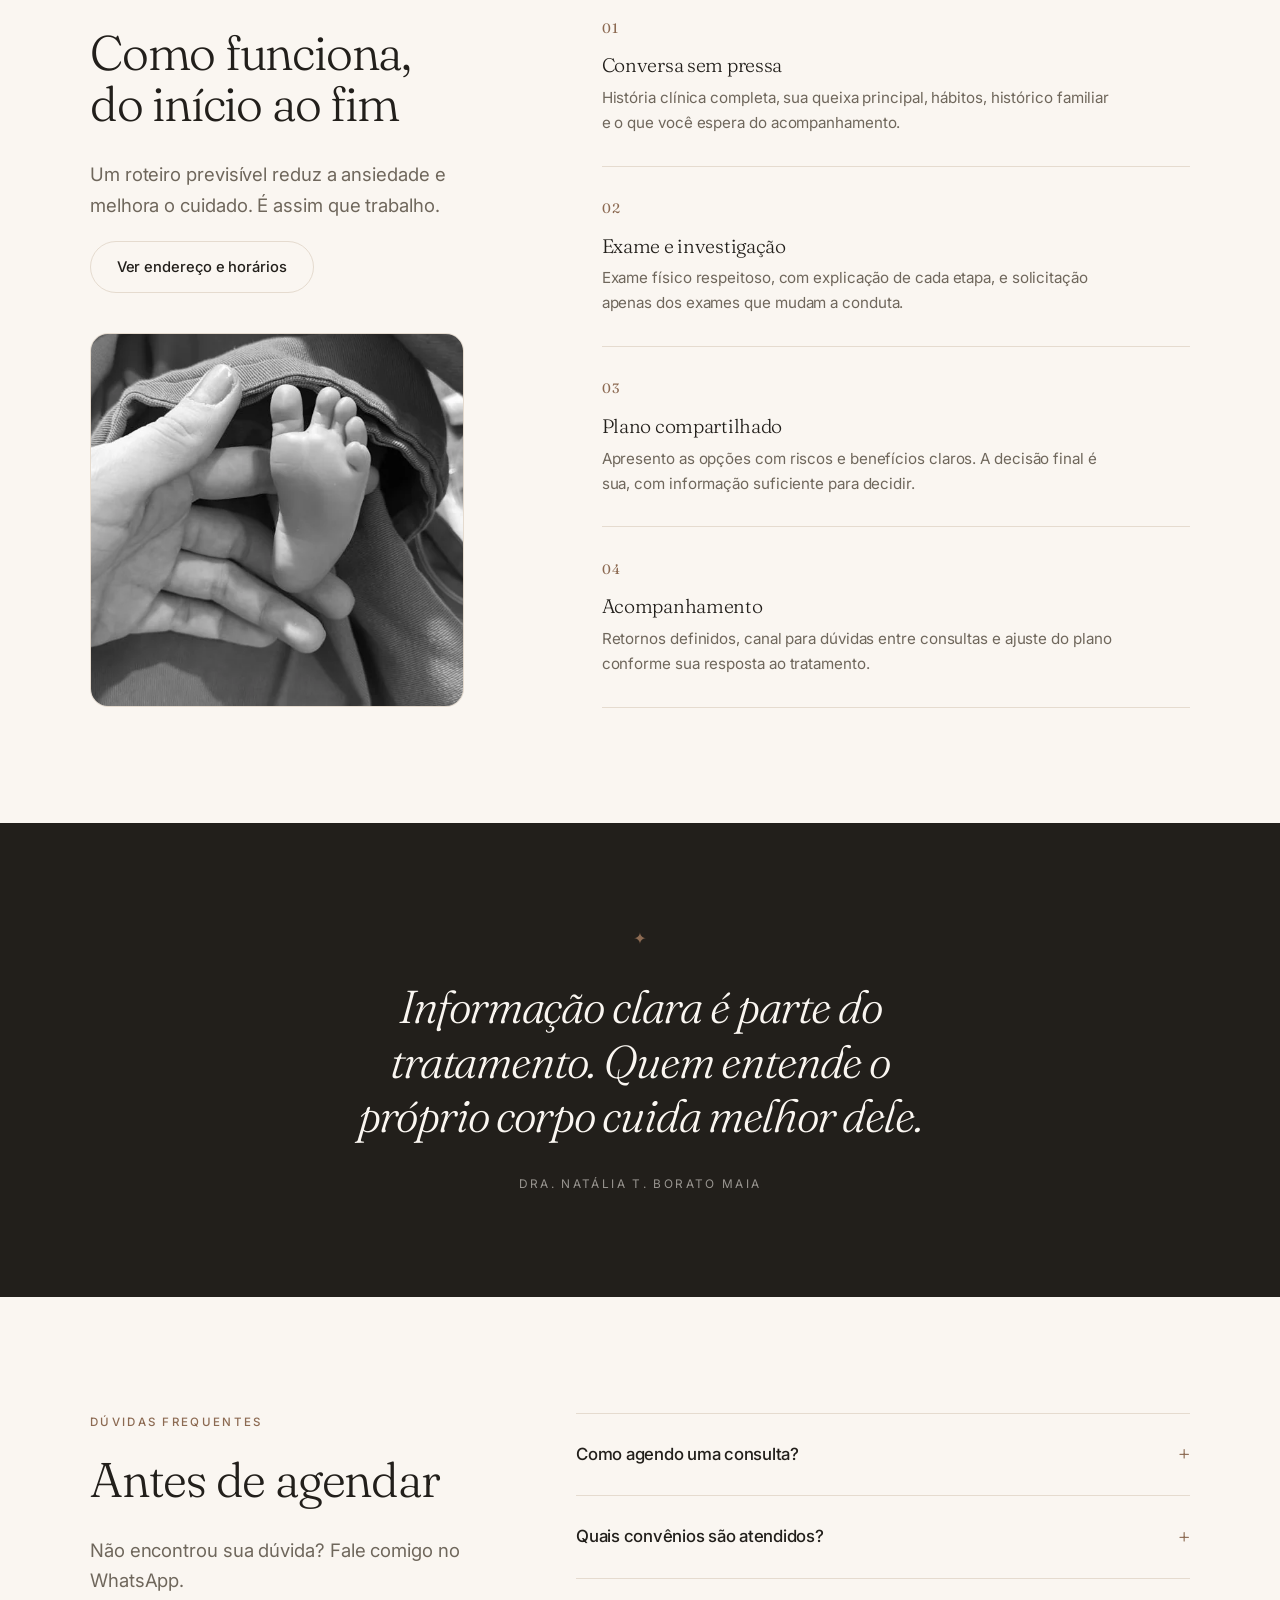
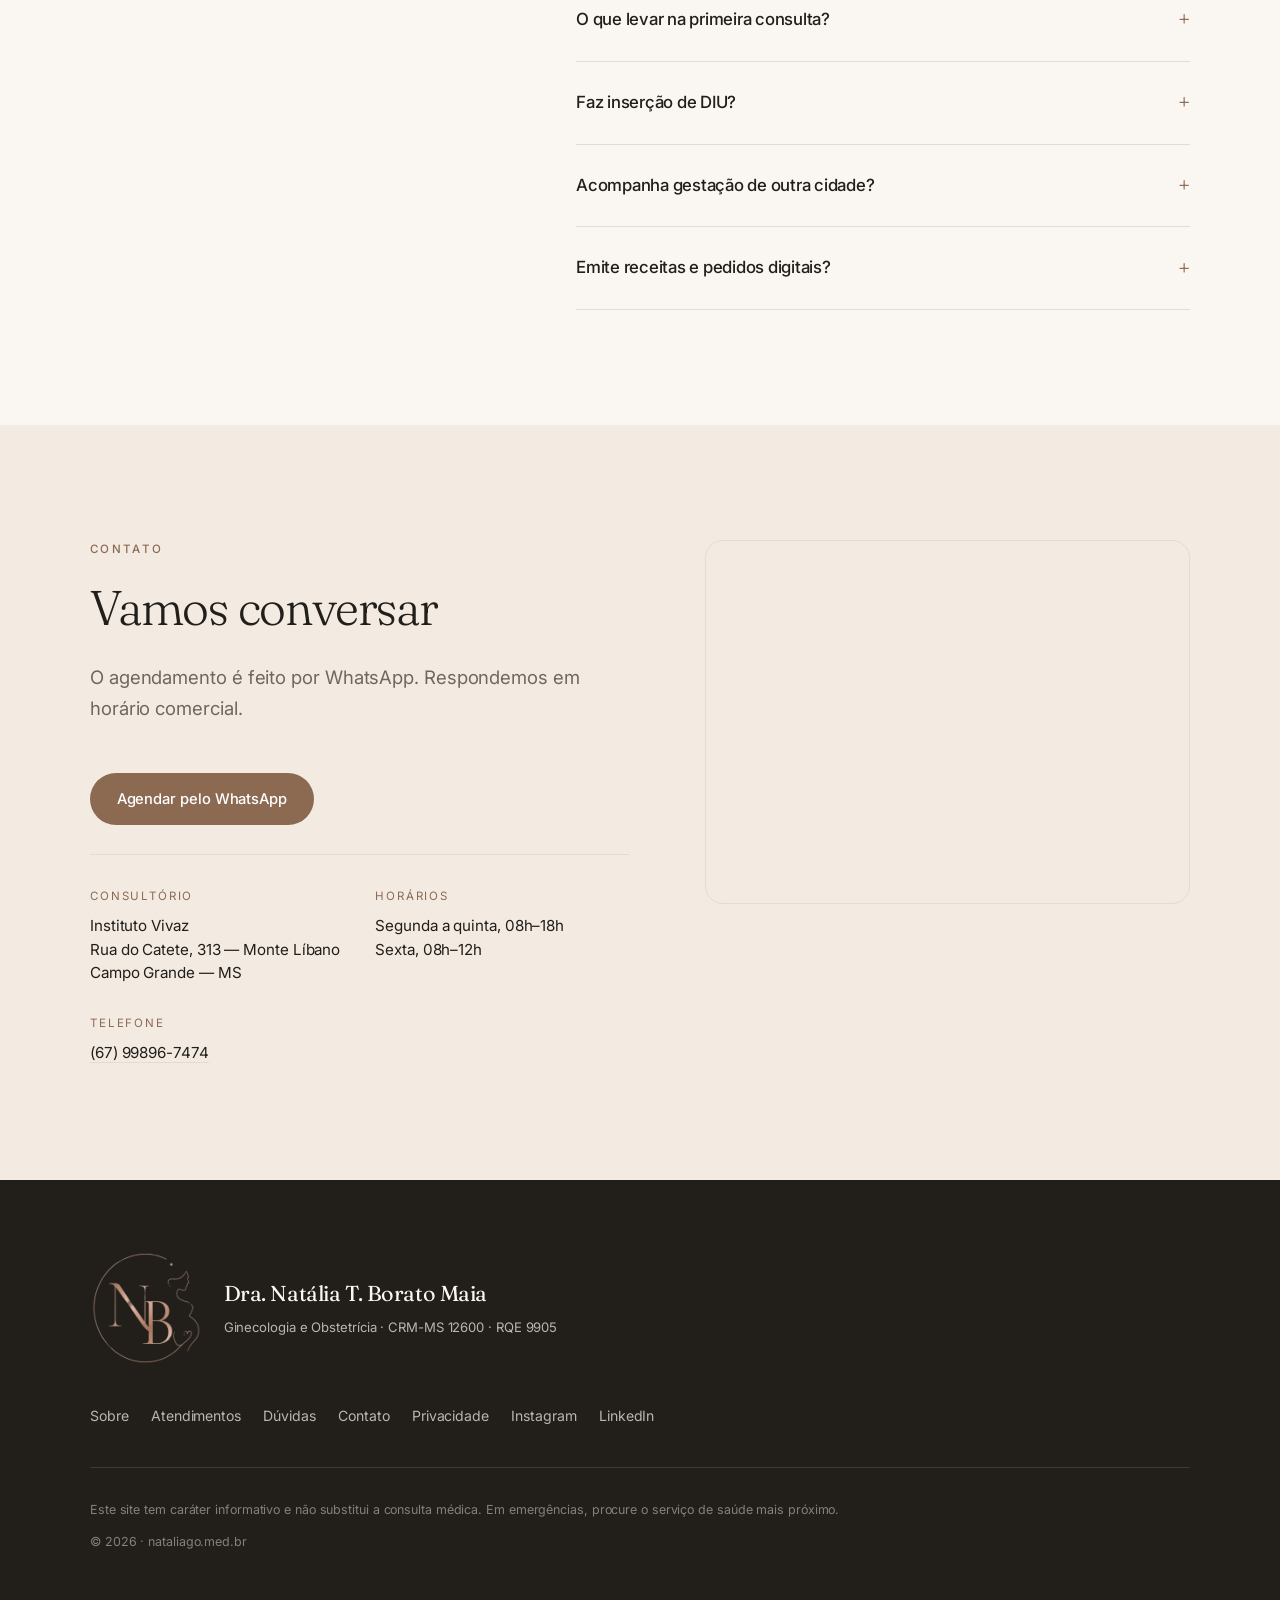
==== commit af74f78d: "Atualiza conteúdo, contato no Instituto Vivaz e mapa Textos do hero, do Sobre e dos atendimentos 01," ====
--- a/index.html
+++ b/index.html
@@ -4,7 +4,7 @@
 <meta charset="utf-8">
 <meta name="viewport" content="width=device-width, initial-scale=1">
 <title>Dra. Natália T. Borato Maia — Ginecologia e Obstetrícia</title>
-<meta name="description" content="Ginecologista e obstetra em Campo Grande — MS. Consulta de rotina, pré-natal, planejamento reprodutivo, climatério e dor pélvica, com escuta atenta e decisões compartilhadas.">
+<meta name="description" content="Ginecologista e obstetra em Campo Grande — MS. Da adolescência ao climatério: consulta de rotina, pré-natal, planejamento reprodutivo e menopausa, com escuta atenta e decisões compartilhadas.">
 <link rel="canonical" href="https://nataliago.med.br/">
 
 <meta property="og:type" content="website">
@@ -15,7 +15,9 @@
 <meta property="og:image" content="https://nataliago.med.br/assets/og.jpg">
 <meta name="theme-color" content="#faf6f1">
 
-<link rel="icon" href="assets/favicon.svg" type="image/svg+xml">
+<link rel="icon" href="/favicon.ico" sizes="48x48">
+<link rel="icon" type="image/png" sizes="192x192" href="/assets/favicon-192.png">
+<link rel="apple-touch-icon" href="/assets/apple-touch-icon.png">
 <link rel="preconnect" href="https://fonts.googleapis.com">
 <link rel="preconnect" href="https://fonts.gstatic.com" crossorigin>
 <link href="https://fonts.googleapis.com/css2?family=Fraunces:ital,opsz,wght@0,9..144,300..600;1,9..144,300&family=Inter:wght@400;500&display=swap" rel="stylesheet">
@@ -57,10 +59,9 @@
       <a href="#sobre">Sobre</a>
       <a href="#atendimentos">Atendimentos</a>
       <a href="#consulta">A consulta</a>
-      <a href="#artigos">Artigos</a>
       <a href="#duvidas">Dúvidas</a>
       <a href="#contato">Contato</a>
-      <a class="btn btn-primary nav-cta" href="https://wa.me/5500000000000?text=Ol%C3%A1%2C%20gostaria%20de%20agendar%20uma%20consulta." target="_blank" rel="noopener">Agendar consulta</a>
+      <a class="btn btn-primary nav-cta" href="https://wa.me/5567998967474?text=Ol%C3%A1%2C%20gostaria%20de%20marcar%20uma%20consulta%20com%20a%20Dra.%20Nat%C3%A1lia%20Toledo%20Borato%20Maia." target="_blank" rel="noopener">Agendar consulta</a>
     </nav>
 
     <button class="nav-toggle" id="navToggle" aria-expanded="false" aria-controls="nav" aria-label="Abrir menu">
@@ -75,15 +76,14 @@
   <section class="hero">
     <div class="wrap hero-grid">
       <div class="hero-copy">
-        <p class="eyebrow">Ginecologia e obstetrícia</p>
+        <p class="eyebrow">Da adolescência ao climatério</p>
         <h1>Cuidado atento<br>em cada fase<br><em>da sua vida.</em></h1>
         <p class="lede">
-          Da primeira consulta ao pré-natal e ao climatério: acompanhamento
-          baseado em evidência, com tempo para ouvir e decisões tomadas
-          junto com você.
+          Acompanhamento baseado em evidência, com tempo para ouvir e
+          decisões tomadas junto com você.
         </p>
         <div class="actions">
-          <a class="btn btn-primary" href="https://wa.me/5500000000000?text=Ol%C3%A1%2C%20gostaria%20de%20agendar%20uma%20consulta." target="_blank" rel="noopener">Agendar consulta</a>
+          <a class="btn btn-primary" href="https://wa.me/5567998967474?text=Ol%C3%A1%2C%20gostaria%20de%20marcar%20uma%20consulta%20com%20a%20Dra.%20Nat%C3%A1lia%20Toledo%20Borato%20Maia." target="_blank" rel="noopener">Agendar consulta</a>
           <a class="btn btn-ghost" href="#atendimentos">Ver atendimentos</a>
         </div>
       </div>
@@ -117,11 +117,12 @@
         <p class="eyebrow">Sobre</p>
         <h2>Medicina que começa<br>pela escuta.</h2>
         <p>
-          Sou a Natália, médica ginecologista e obstetra formada pela residência
-          da Maternidade Cândido Mariano, em Campo Grande. Escolhi essa
-          especialidade por acompanhar a mulher ao longo de toda a vida — da
-          adolescência à menopausa — e por poder estar presente em um dos
-          momentos mais marcantes de todos: o nascimento.
+          Sou a Natália, médica ginecologista e obstetra pela Maternidade
+          Cândido Mariano, em Campo Grande, Mato Grosso do Sul. Escolhi essa
+          especialidade para estar ao seu lado e te acompanhar ao longo de toda
+          a vida — em cada fase, da adolescência ao climatério — e poder estar
+          presente e cuidar de você no momento mais marcante de todos: o seu
+          desabrochar como mãe!
         </p>
         <p>
           Minha prática combina condutas atualizadas com um jeito simples de
@@ -156,7 +157,7 @@
         <article class="card">
           <span class="card-num">01</span>
           <h3>Consulta ginecológica</h3>
-          <p>Rotina, prevenção e rastreio: colpocitologia, exame das mamas, orientação vacinal e investigação de queixas.</p>
+          <p>Exame das mamas, colpocitologia (o famoso “preventivo”), orientação e tratamento, se necessário, de sangramentos anormais e de achados nos exames de ultrassom que deixam você com medo. Além de orientações gerais sobre a saúde feminina e investigação das suas queixas.</p>
         </article>
         <article class="card">
           <span class="card-num">02</span>
@@ -166,25 +167,21 @@
         <article class="card">
           <span class="card-num">03</span>
           <h3>Planejamento reprodutivo</h3>
-          <p>Escolha de método contraceptivo, inserção e retirada de DIU, implante e preparação para engravidar.</p>
+          <p>Escolha de método contraceptivo, inserção e retirada de DIU, implante hormonal e preparação para engravidar.</p>
         </article>
         <article class="card">
           <span class="card-num">04</span>
           <h3>Adolescência</h3>
-          <p>Primeira consulta sem constrangimento, ciclo menstrual, cólicas, acne, HPV e orientação em saúde sexual.</p>
+          <p>Primeira consulta sem constrangimento: esclarecimento e acompanhamento do seu ciclo menstrual e de tudo o mais que vem com ele (todas sabemos o que essa fase faz com a gente!).</p>
         </article>
         <article class="card">
           <span class="card-num">05</span>
           <h3>Climatério e menopausa</h3>
           <p>Manejo de sintomas, terapia hormonal quando indicada, saúde óssea, cardiovascular e qualidade de vida.</p>
         </article>
-        <article class="card">
-          <span class="card-num">06</span>
-          <h3>Dor pélvica e endometriose</h3>
-          <p>Investigação de dor crônica, sangramento anormal, SOP e miomas, com plano de tratamento individualizado.</p>
-        </article>
-      </div>
-
+      </div>
+
+      <!-- Ultrassonografia na consulta: fora do ar por enquanto.
       <div class="cta-band">
         <p>
           <strong>Ultrassonografia na própria consulta</strong>
@@ -194,6 +191,7 @@
         </p>
         <a class="btn btn-ghost" href="#contato">Falar sobre o exame</a>
       </div>
+      -->
     </div>
   </section>
 
@@ -258,6 +256,7 @@
        listar, comente esta <section> inteira e o link "Artigos" do menu
        em vez de publicar a lista vazia.
        ─────────────────────────────────────────────────────────── -->
+  <!--
   <section class="section alt" id="artigos">
     <div class="wrap">
       <div class="section-head">
@@ -270,7 +269,7 @@
       </div>
 
       <ul class="posts">
-        <!-- EXEMPLOS — substituir por itens reais antes de publicar -->
+        EXEMPLOS — substituir por itens reais antes de publicar
         <li>
           <a href="#" target="_blank" rel="noopener">
             <div>
@@ -304,6 +303,7 @@
       </ul>
     </div>
   </section>
+  -->
 
   <!-- ── Dúvidas ──────────────────────────────────────────── -->
   <section class="section" id="duvidas">
@@ -321,7 +321,7 @@
         </details>
         <details>
           <summary>Quais convênios são atendidos?</summary>
-          <p>A lista atualizada de convênios é informada no agendamento, junto com as condições de atendimento particular.</p>
+          <p>Cassems, Santa Casa Saúde, Oeste Saúde, GEAP, IMPCG, Unisaúde e Marinha do Brasil. As condições de atendimento particular são informadas no agendamento.</p>
         </details>
         <details>
           <summary>O que levar na primeira consulta?</summary>
@@ -352,12 +352,12 @@
         <p class="lede">
           O agendamento é feito por WhatsApp. Respondemos em horário comercial.
         </p>
-        <a class="btn btn-primary" href="https://wa.me/5500000000000?text=Ol%C3%A1%2C%20gostaria%20de%20agendar%20uma%20consulta." target="_blank" rel="noopener">Agendar pelo WhatsApp</a>
+        <a class="btn btn-primary" href="https://wa.me/5567998967474?text=Ol%C3%A1%2C%20gostaria%20de%20marcar%20uma%20consulta%20com%20a%20Dra.%20Nat%C3%A1lia%20Toledo%20Borato%20Maia." target="_blank" rel="noopener">Agendar pelo WhatsApp</a>
 
         <dl class="info">
           <div>
             <dt>Consultório</dt>
-            <dd>Rua Exemplo, 000 — Sala 00<br>Bairro, Campo Grande — MS</dd>
+            <dd>Instituto Vivaz<br>Rua do Catete, 313 — Monte Líbano<br>Campo Grande — MS</dd>
           </div>
           <div>
             <dt>Horários</dt>
@@ -365,17 +365,18 @@
           </div>
           <div>
             <dt>Telefone</dt>
-            <dd><a href="tel:+5500000000000">(00) 00000-0000</a></dd>
-          </div>
-          <div>
-            <dt>E-mail</dt>
-            <dd><a href="mailto:contato@nataliago.med.br">contato@nataliago.med.br</a></dd>
+            <dd><a href="tel:+5567998967474">(67) 99896-7474</a></dd>
           </div>
         </dl>
       </div>
 
-      <!-- Substituir por <iframe> do Google Maps ou <img> da fachada -->
-      <figure class="soft is-placeholder"><span>mapa ou foto do consultório</span></figure>
+      <!-- Embed sem chave de API: o endereço vai em q=. Ao mudar o
+           endereço, atualizar aqui, no <dl> acima e no JSON-LD. -->
+      <figure class="soft map">
+        <iframe src="https://www.google.com/maps?q=Instituto+Vivaz,+Rua+do+Catete,+313,+Monte+L%C3%ADbano,+Campo+Grande+-+MS&amp;output=embed"
+                title="Mapa: Instituto Vivaz, Rua do Catete, 313 — Monte Líbano, Campo Grande — MS"
+                loading="lazy" referrerpolicy="no-referrer-when-downgrade"></iframe>
+      </figure>
     </div>
   </section>
 
@@ -393,7 +394,6 @@
     <nav aria-label="Rodapé">
       <a href="#sobre">Sobre</a>
       <a href="#atendimentos">Atendimentos</a>
-      <a href="#artigos">Artigos</a>
       <a href="#duvidas">Dúvidas</a>
       <a href="#contato">Contato</a>
       <a href="/privacidade.html">Privacidade</a>
@@ -408,7 +408,7 @@
   </div>
 </footer>
 
-<a class="wa-float" href="https://wa.me/5500000000000?text=Ol%C3%A1%2C%20gostaria%20de%20agendar%20uma%20consulta." target="_blank" rel="noopener">
+<a class="wa-float" href="https://wa.me/5567998967474?text=Ol%C3%A1%2C%20gostaria%20de%20marcar%20uma%20consulta%20com%20a%20Dra.%20Nat%C3%A1lia%20Toledo%20Borato%20Maia." target="_blank" rel="noopener">
   <svg viewBox="0 0 24 24" aria-hidden="true"><path d="M12.04 2A9.9 9.9 0 0 0 2.1 11.9c0 1.75.46 3.45 1.34 4.95L2 22l5.3-1.39a9.9 9.9 0 0 0 4.74 1.21h.01A9.9 9.9 0 0 0 22 11.92 9.9 9.9 0 0 0 12.04 2Zm5.8 14.03c-.24.69-1.42 1.32-1.96 1.37-.54.05-1.05.24-3.57-.75-3.04-1.2-4.94-4.35-5.09-4.55-.15-.2-1.2-1.6-1.2-3.05 0-1.45.76-2.16 1.03-2.46.27-.3.59-.37.79-.37s.39 0 .57.01c.18.01.42-.07.66.5.24.57.83 2.02.9 2.17.07.15.12.32.02.52-.1.2-.4.62-.6.83-.15.17-.32.35-.14.66.18.3.8 1.31 1.72 2.12 1.18 1.05 2.1 1.38 2.4 1.53.3.15.47.13.65-.08.18-.2.75-.87.95-1.17.2-.3.4-.25.67-.15.27.1 1.72.81 2.01.96.3.15.5.22.57.35.07.13.07.76-.17 1.45Z"/></svg>
   <span>Fale no WhatsApp</span>
 </a>
@@ -425,10 +425,10 @@
     "https://www.instagram.com/nataliago.med",
     "https://www.linkedin.com/in/nat%C3%A1lia-toledo-borato-maia-385287240/"
   ],
-  "telephone": "+5500000000000",
+  "telephone": "+5567998967474",
   "address": {
     "@type": "PostalAddress",
-    "streetAddress": "Rua Exemplo, 000 — Sala 00",
+    "streetAddress": "Instituto Vivaz — Rua do Catete, 313, Monte Líbano",
     "addressLocality": "Campo Grande",
     "addressRegion": "MS",
     "addressCountry": "BR"
--- a/styles.css
+++ b/styles.css
@@ -208,16 +208,19 @@
 
 /* ── Cards de atendimento ───────────────────────────────── */
 
-/* 3 colunas fixas: os 6 cards fecham 2 linhas cheias, sem célula órfã */
+/* 5 cards em 6 trilhas: 3 na primeira linha, 2 mais largos na segunda,
+   sem célula órfã. Ao mudar a quantidade de cards, refazer a conta. */
 .cards {
-  display: grid; grid-template-columns: repeat(3, minmax(0, 1fr));
+  display: grid; grid-template-columns: repeat(6, minmax(0, 1fr));
   gap: 1px; background: var(--line);
   border: 1px solid var(--line); border-radius: var(--r); overflow: hidden;
 }
 .card {
+  grid-column: span 2;
   background: var(--bg); padding: clamp(1.6rem, 3vw, 2.4rem);
   transition: background .3s var(--ease);
 }
+.card:nth-child(n+4) { grid-column: span 3; }
 .card:hover { background: var(--surface); }
 .card-num {
   display: block; font-family: var(--serif); font-size: .92rem;
@@ -341,6 +344,7 @@
 .info a:hover { border-color: var(--accent); }
 
 .contact-grid .soft { aspect-ratio: 4 / 3; }
+.map iframe { display: block; width: 100%; height: 100%; border: 0; }
 
 /* ── Footer ─────────────────────────────────────────────── */
 
@@ -446,11 +450,13 @@
   .about-grid > figure { max-width: 24rem; }
   .facts { grid-template-columns: repeat(2, 1fr); }
   .cards { grid-template-columns: repeat(2, minmax(0, 1fr)); }
+  .card, .card:nth-child(n+4) { grid-column: auto; }
+  .card:last-child:nth-child(odd) { grid-column: 1 / -1; }
   .section-head.narrow { max-width: 46ch; margin-bottom: 2.5rem; }
 }
 
-/* Menu tem breakpoint próprio, maior que o do layout: com 6 itens + CTA a
-   folga entre a marca e o menu zera por volta de 1000px. O layout em duas
+/* Menu tem breakpoint próprio, maior que o do layout: medido com 6 itens + CTA,
+   a folga entre a marca e o menu zerava por volta de 1000px (hoje são 5). O layout em duas
    colunas ainda cabe bem aí, então só o menu colapsa antes. Ao adicionar
    um item no menu, remedir esta folga antes de publicar. */
 @media (max-width: 1080px) {
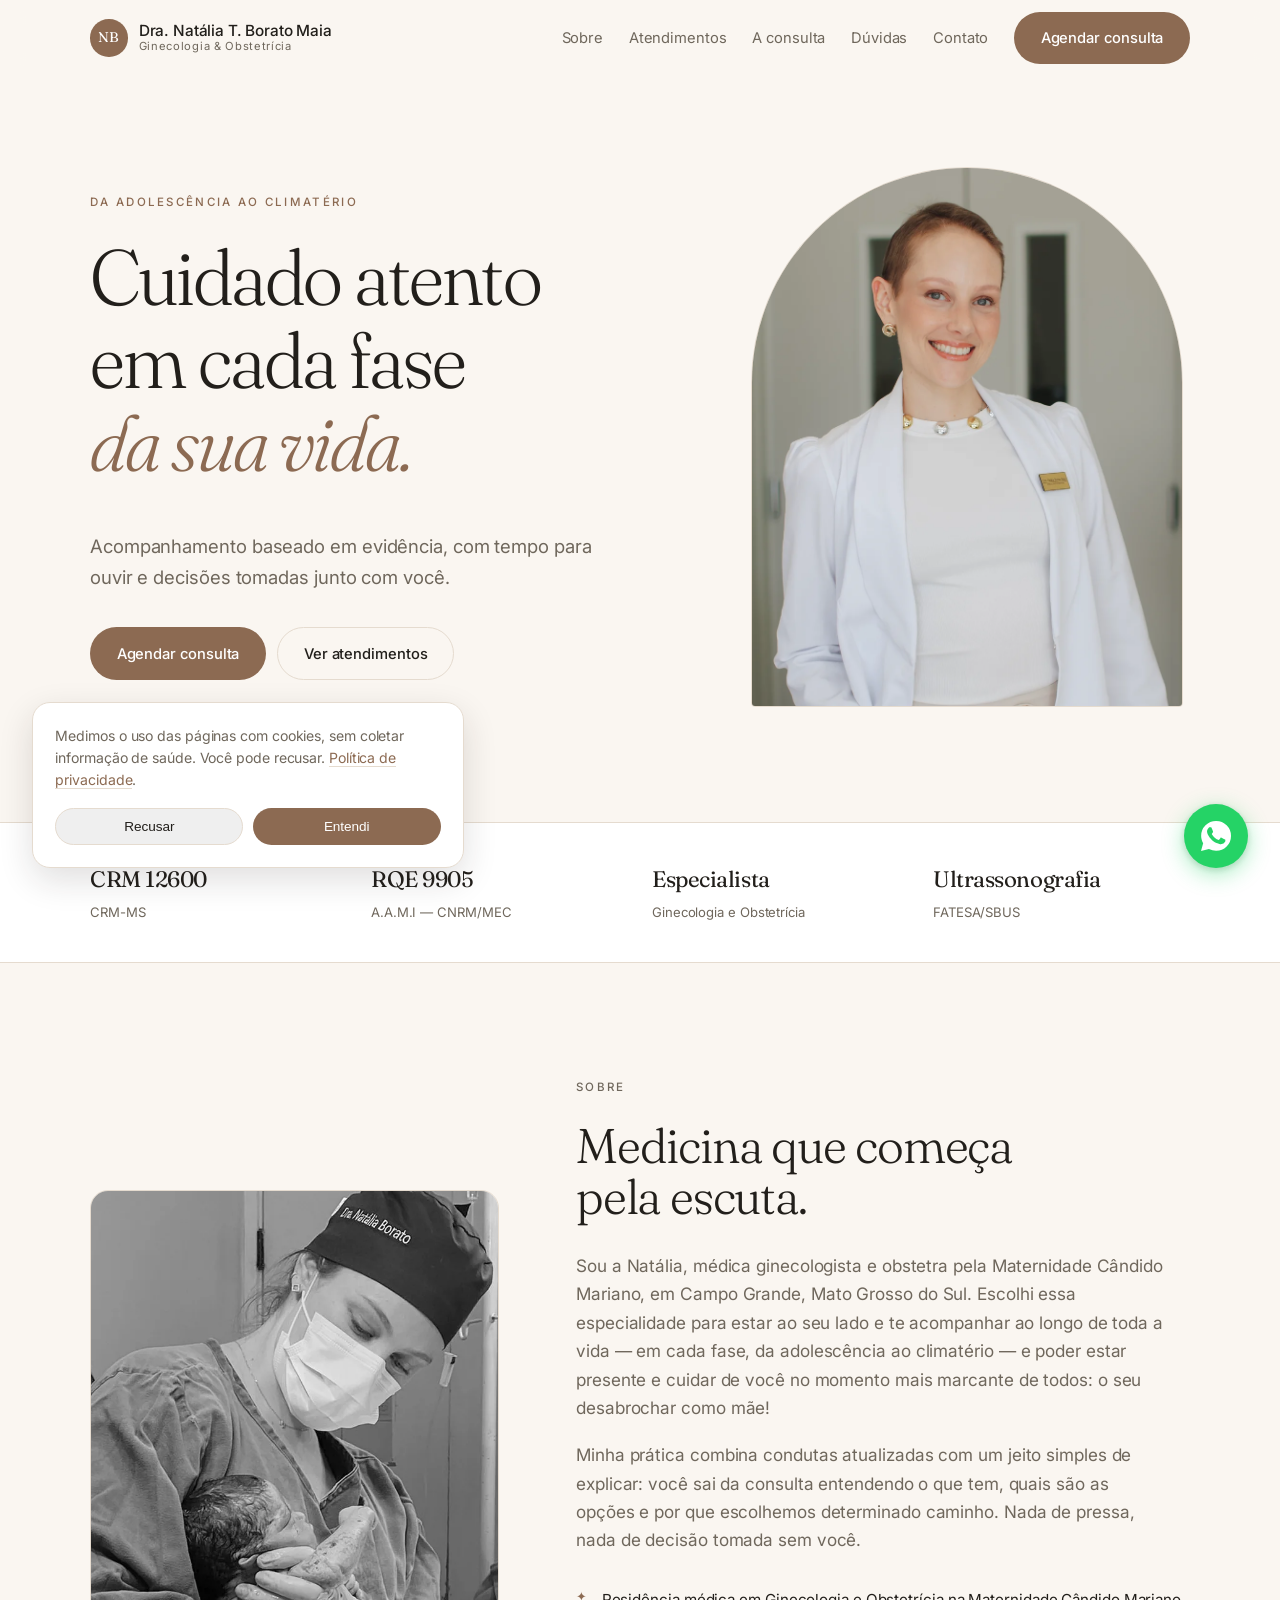
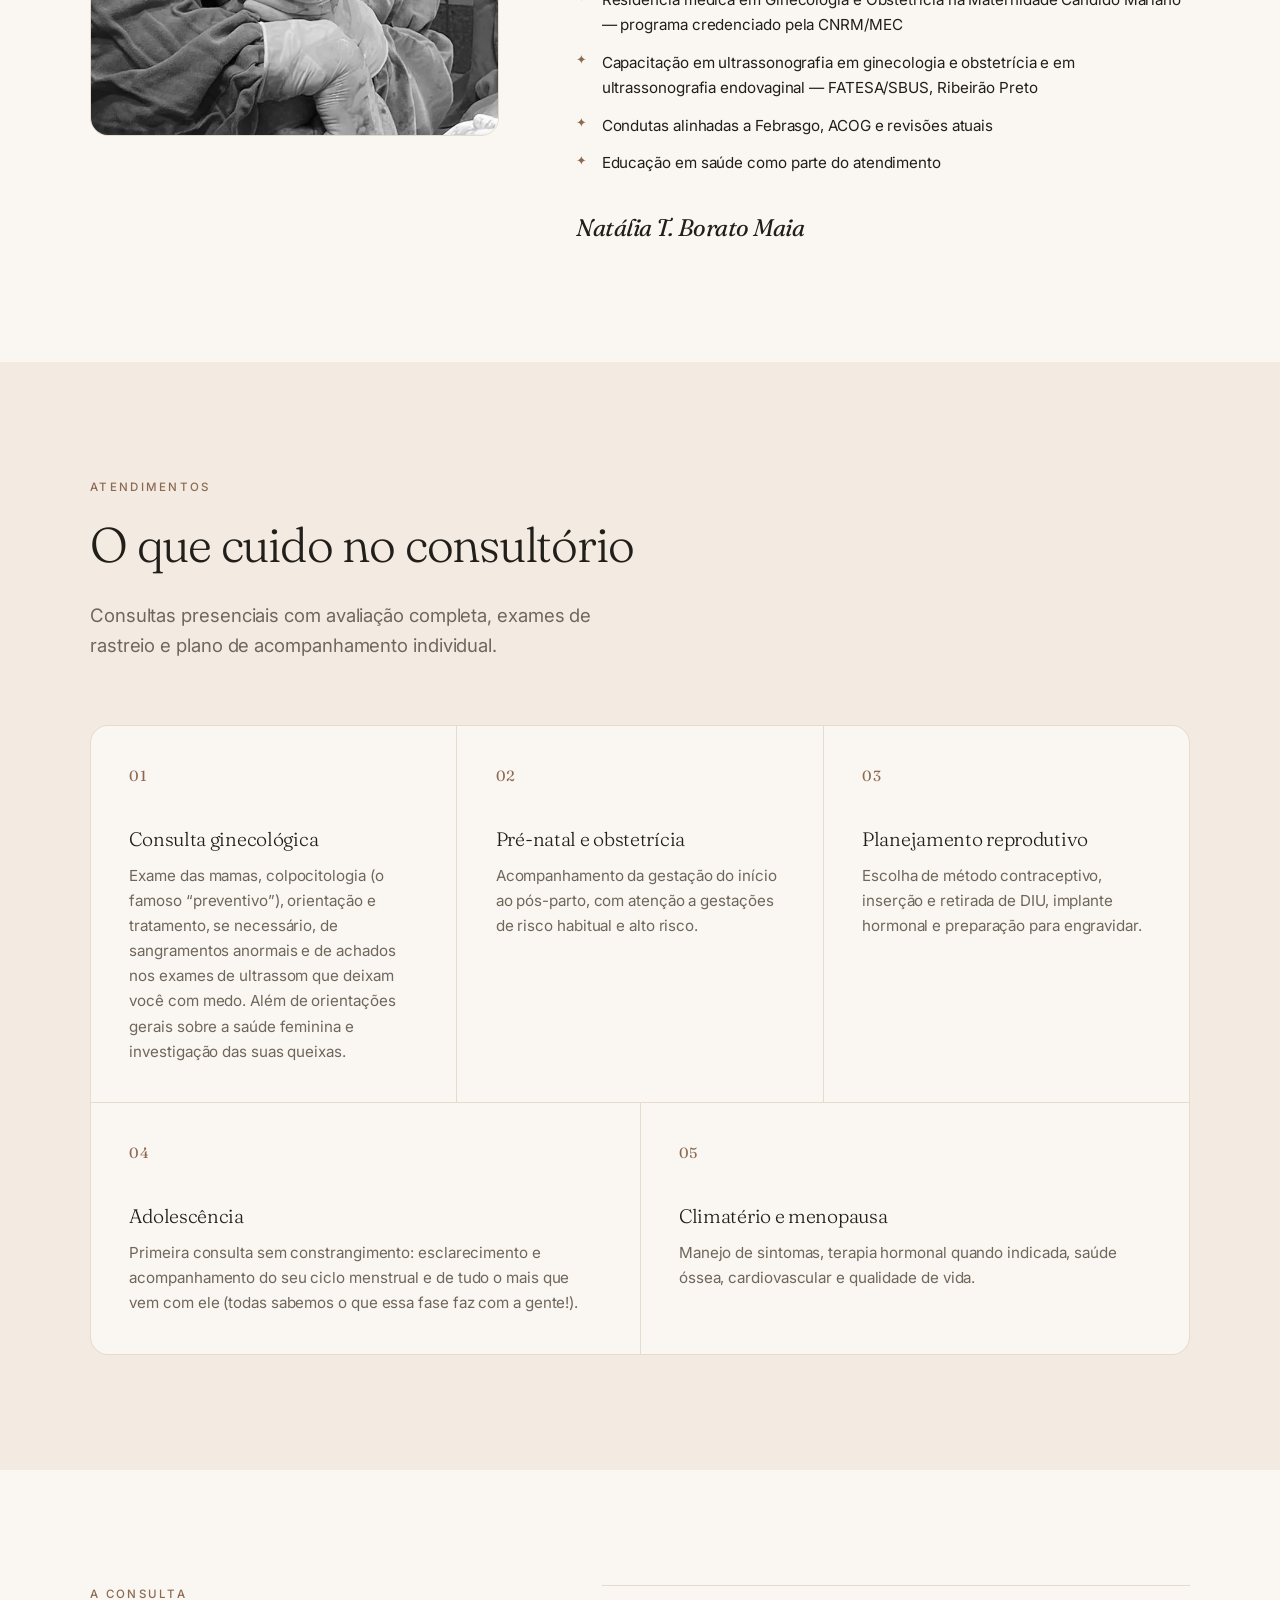
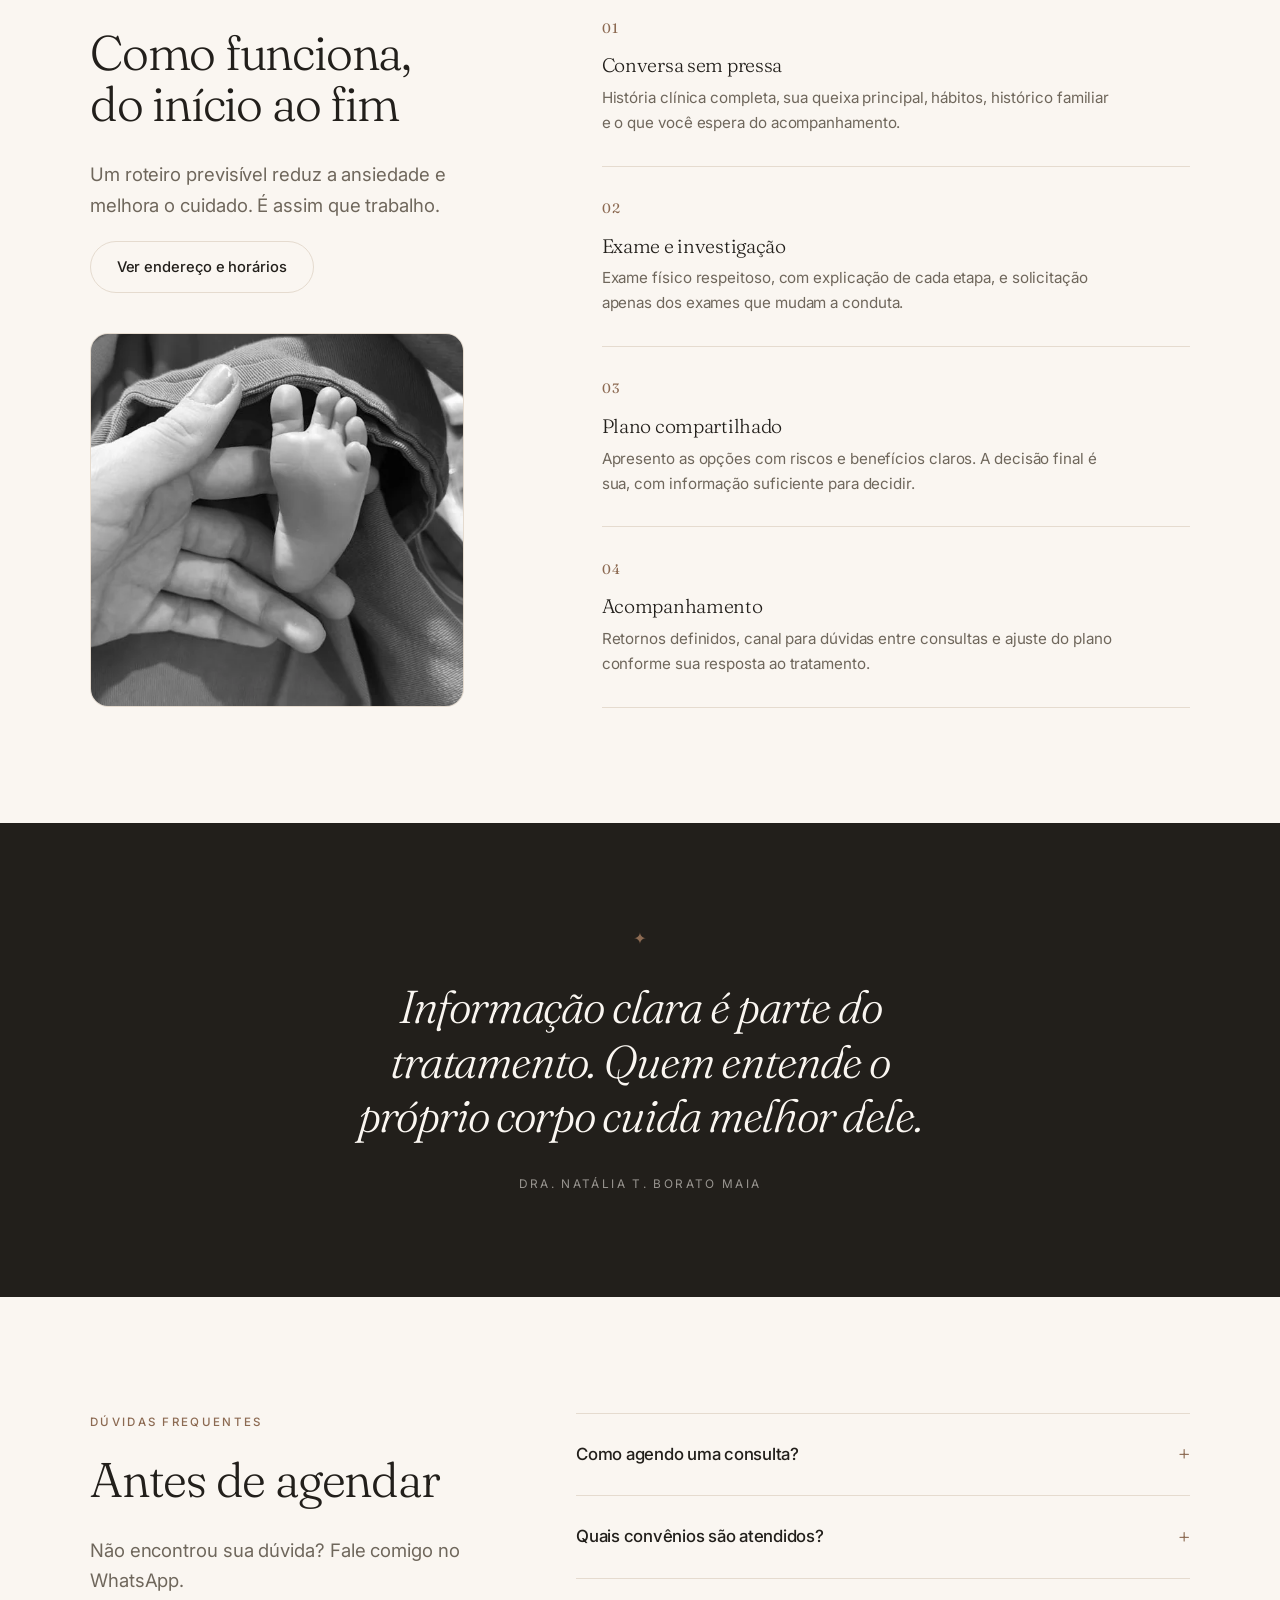
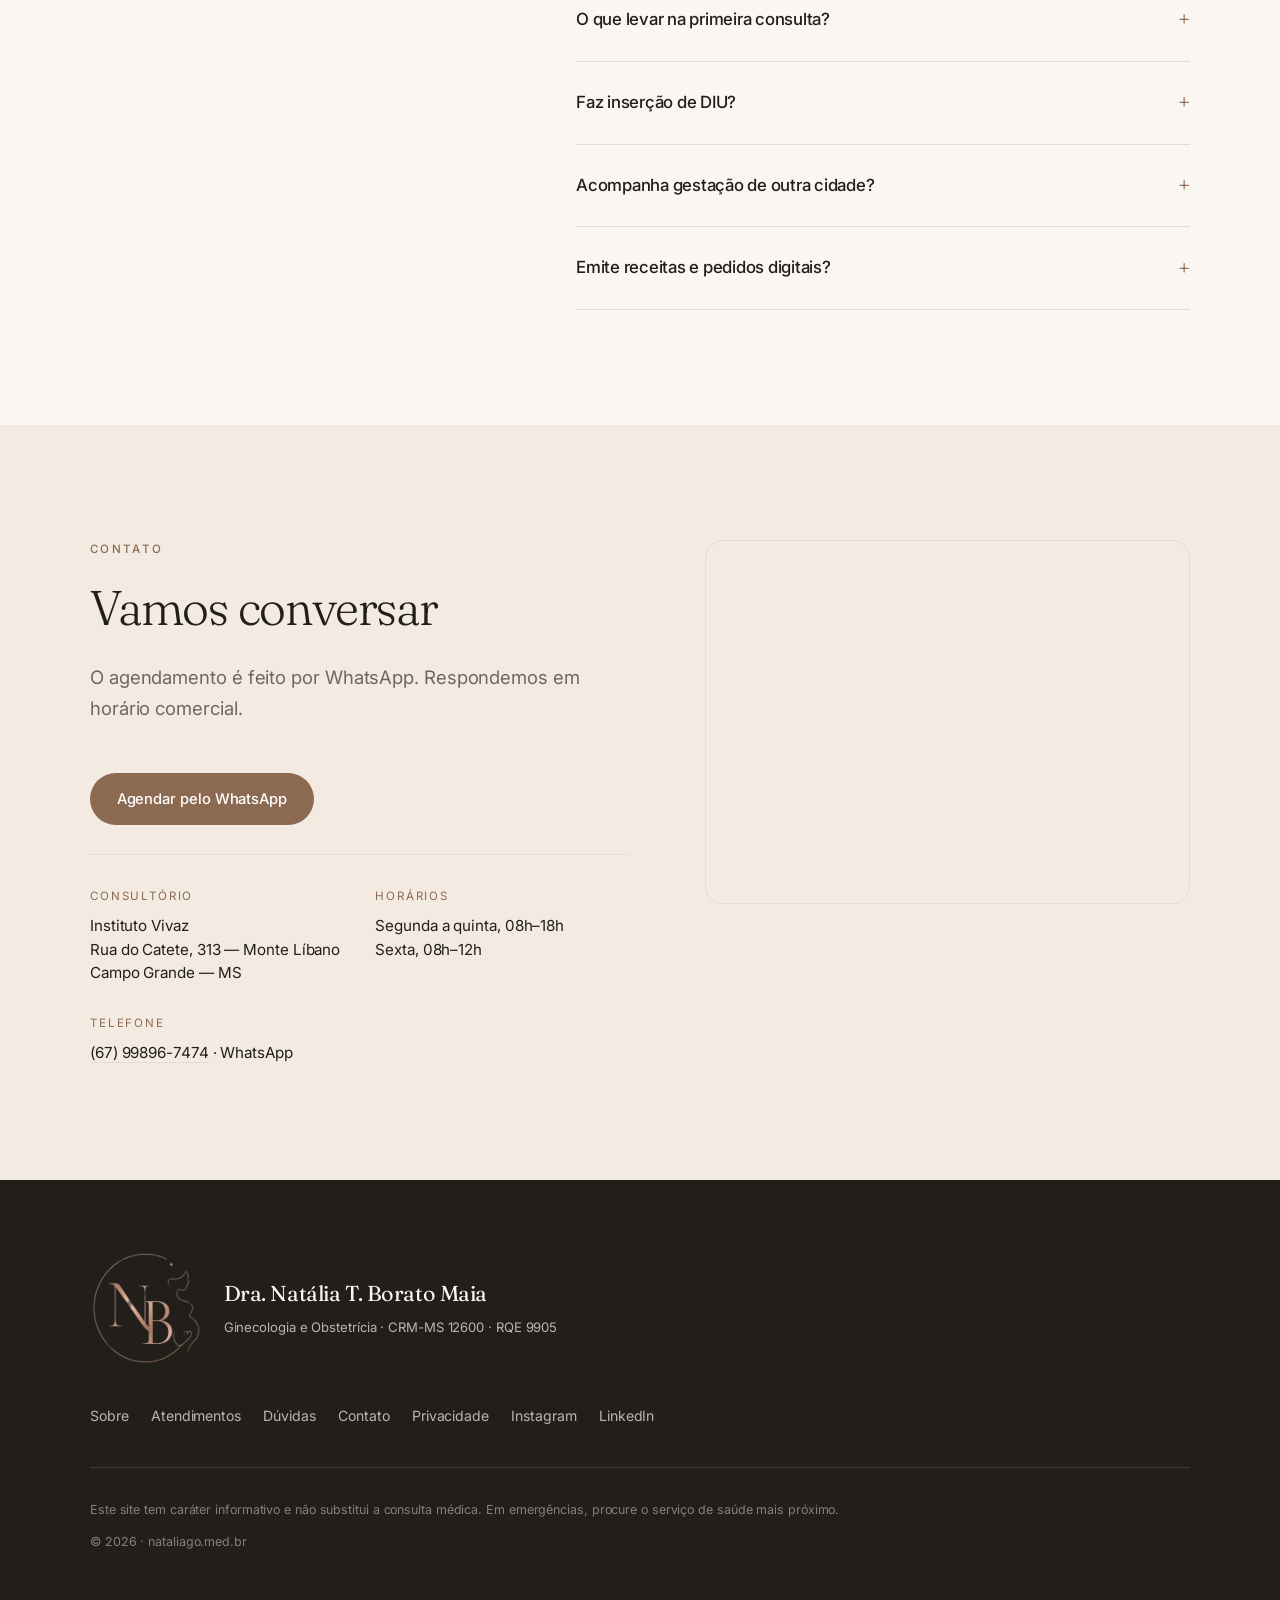
==== commit 57f9d8c5: "Abre o WhatsApp ao clicar no telefone do contato O número só atende por WhatsApp, então o tel: levav" ====
--- a/index.html
+++ b/index.html
@@ -365,7 +365,7 @@
           </div>
           <div>
             <dt>Telefone</dt>
-            <dd><a href="tel:+5567998967474">(67) 99896-7474</a></dd>
+            <dd><a href="https://wa.me/5567998967474?text=Ol%C3%A1%2C%20gostaria%20de%20marcar%20uma%20consulta%20com%20a%20Dra.%20Nat%C3%A1lia%20Toledo%20Borato%20Maia." target="_blank" rel="noopener">(67) 99896-7474</a> · WhatsApp</dd>
           </div>
         </dl>
       </div>
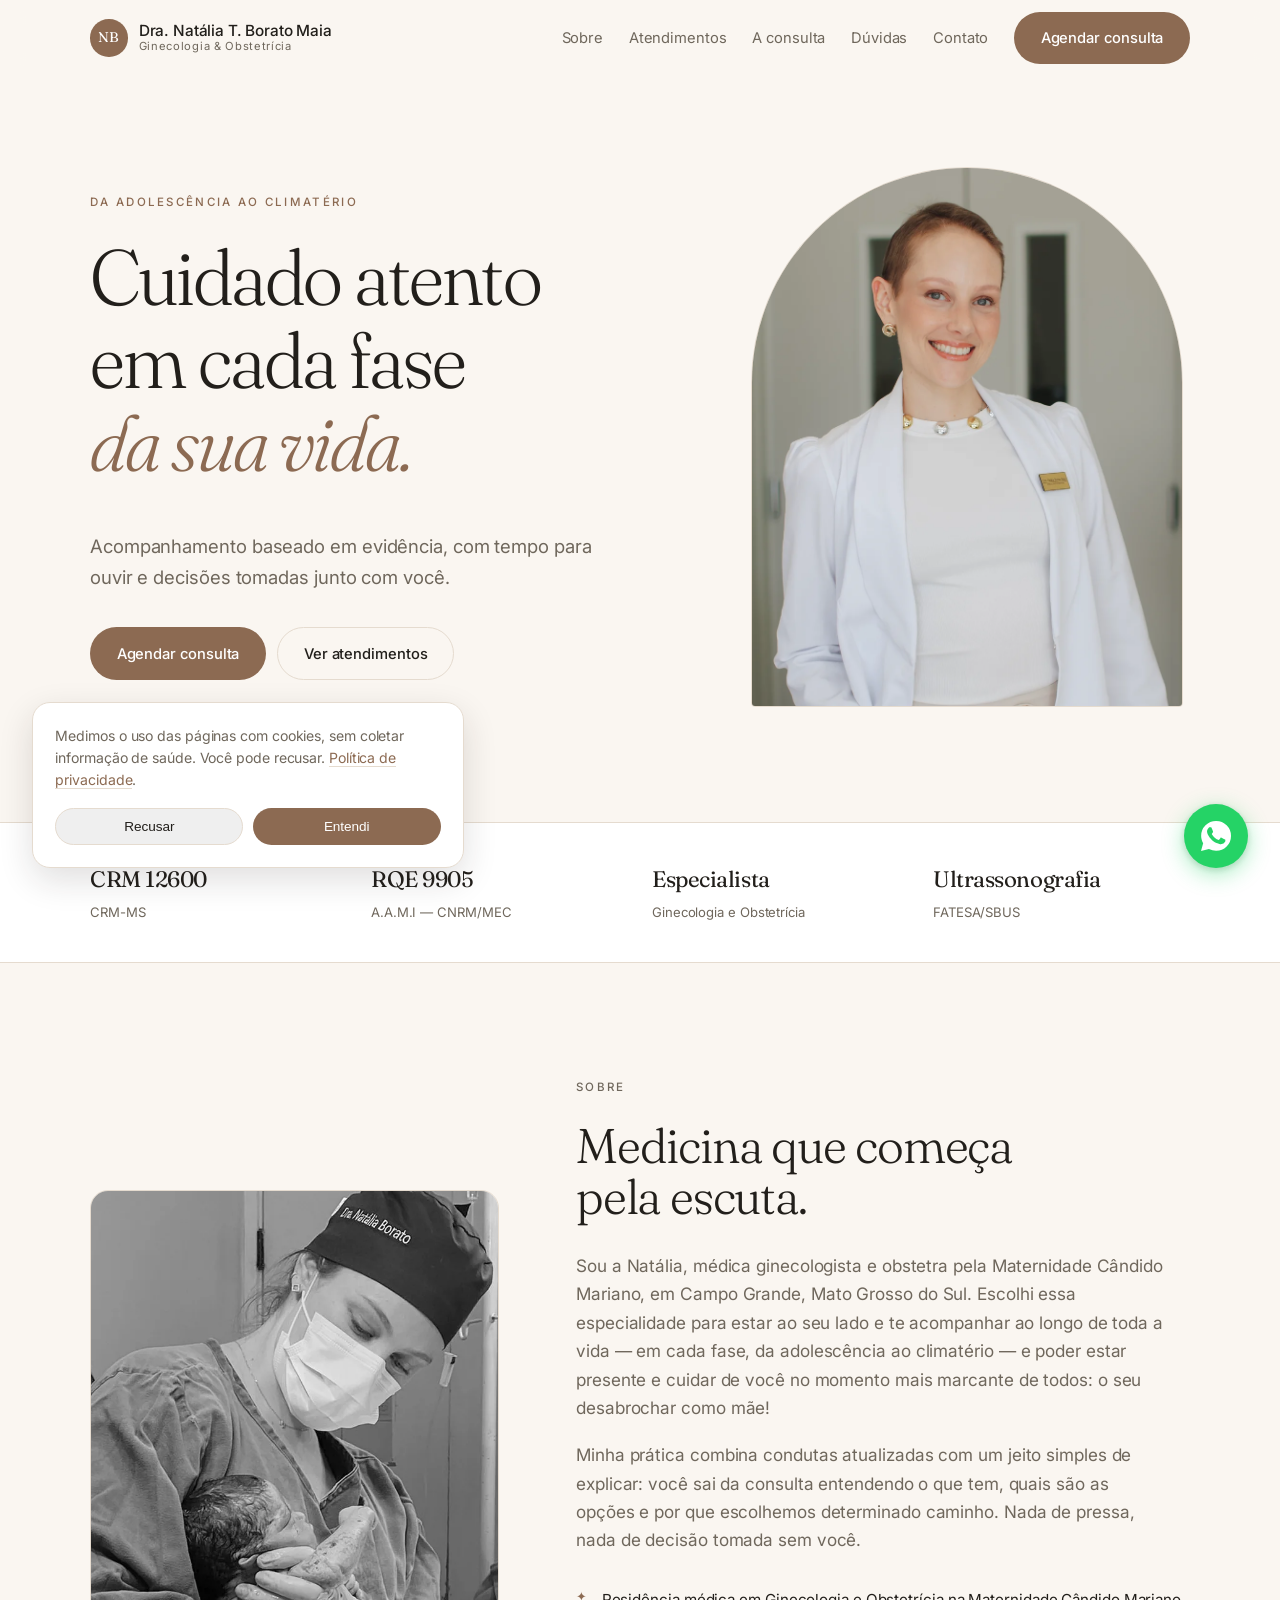
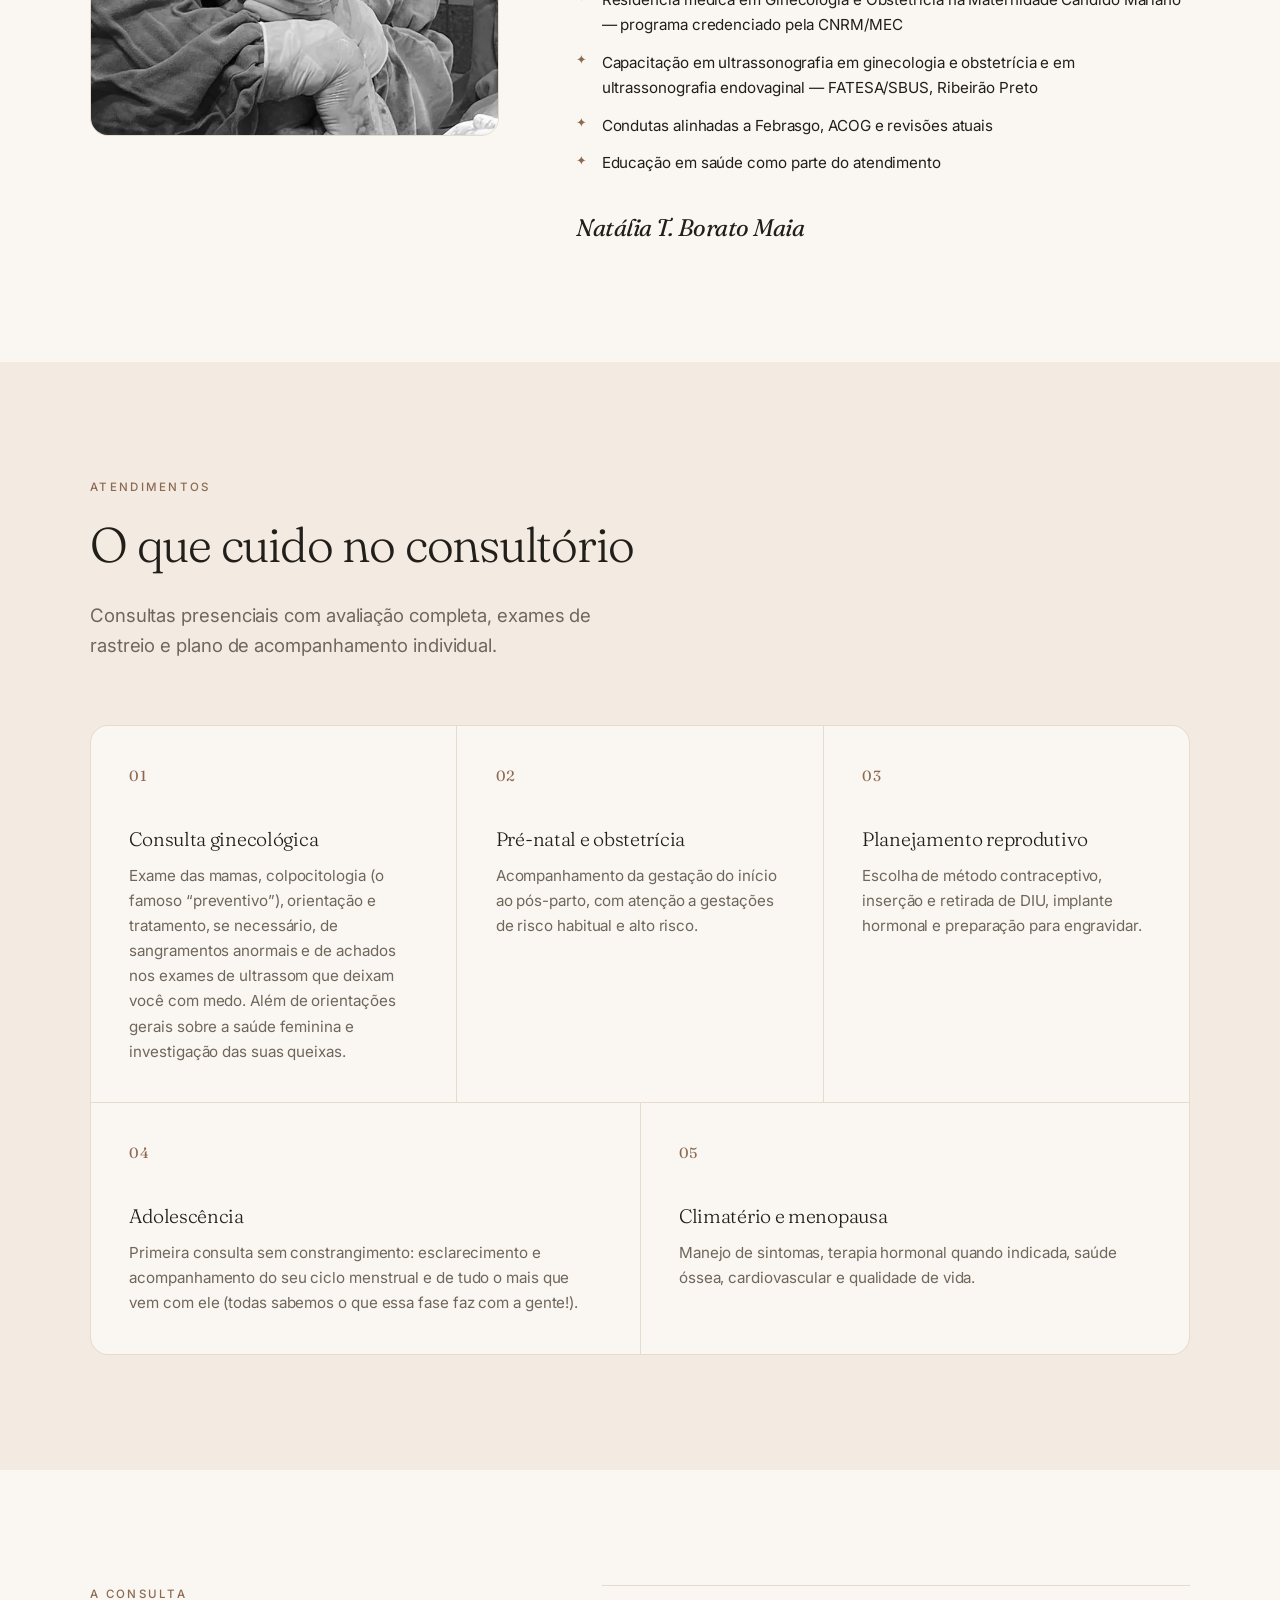
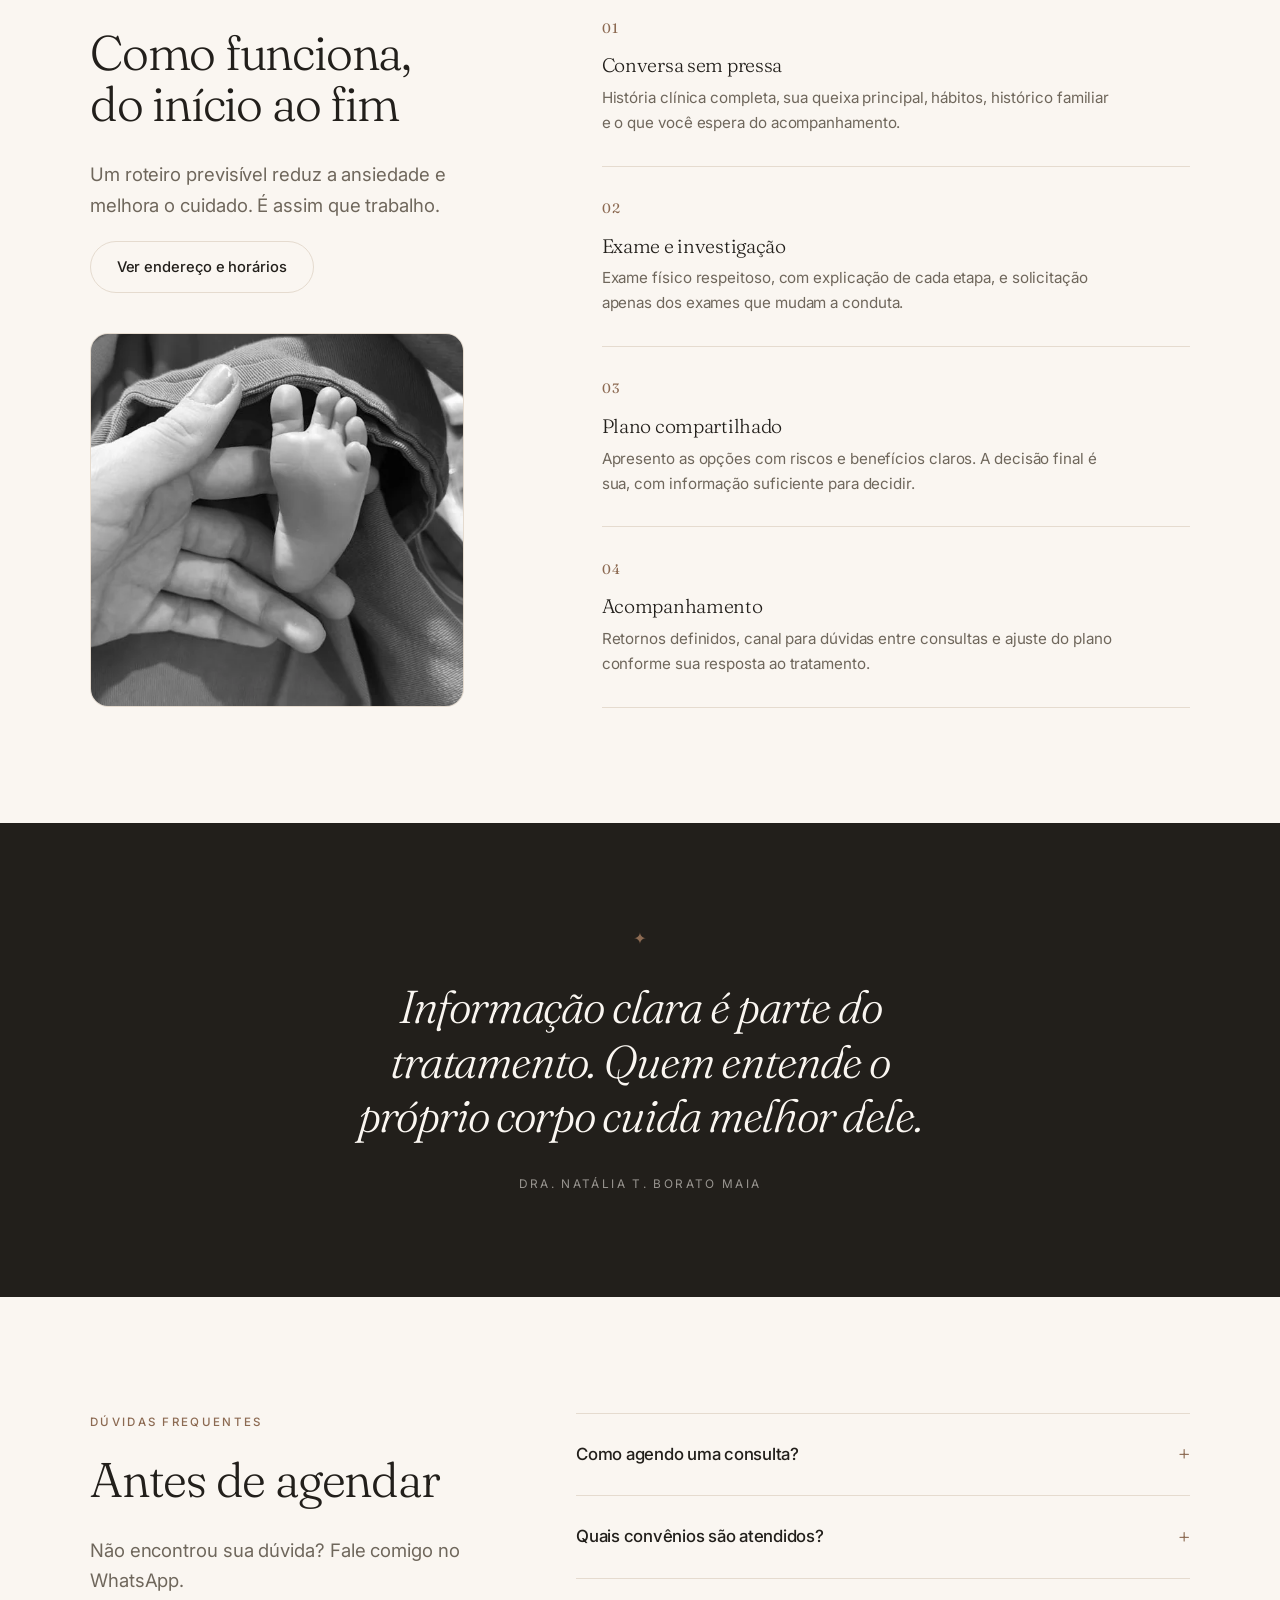
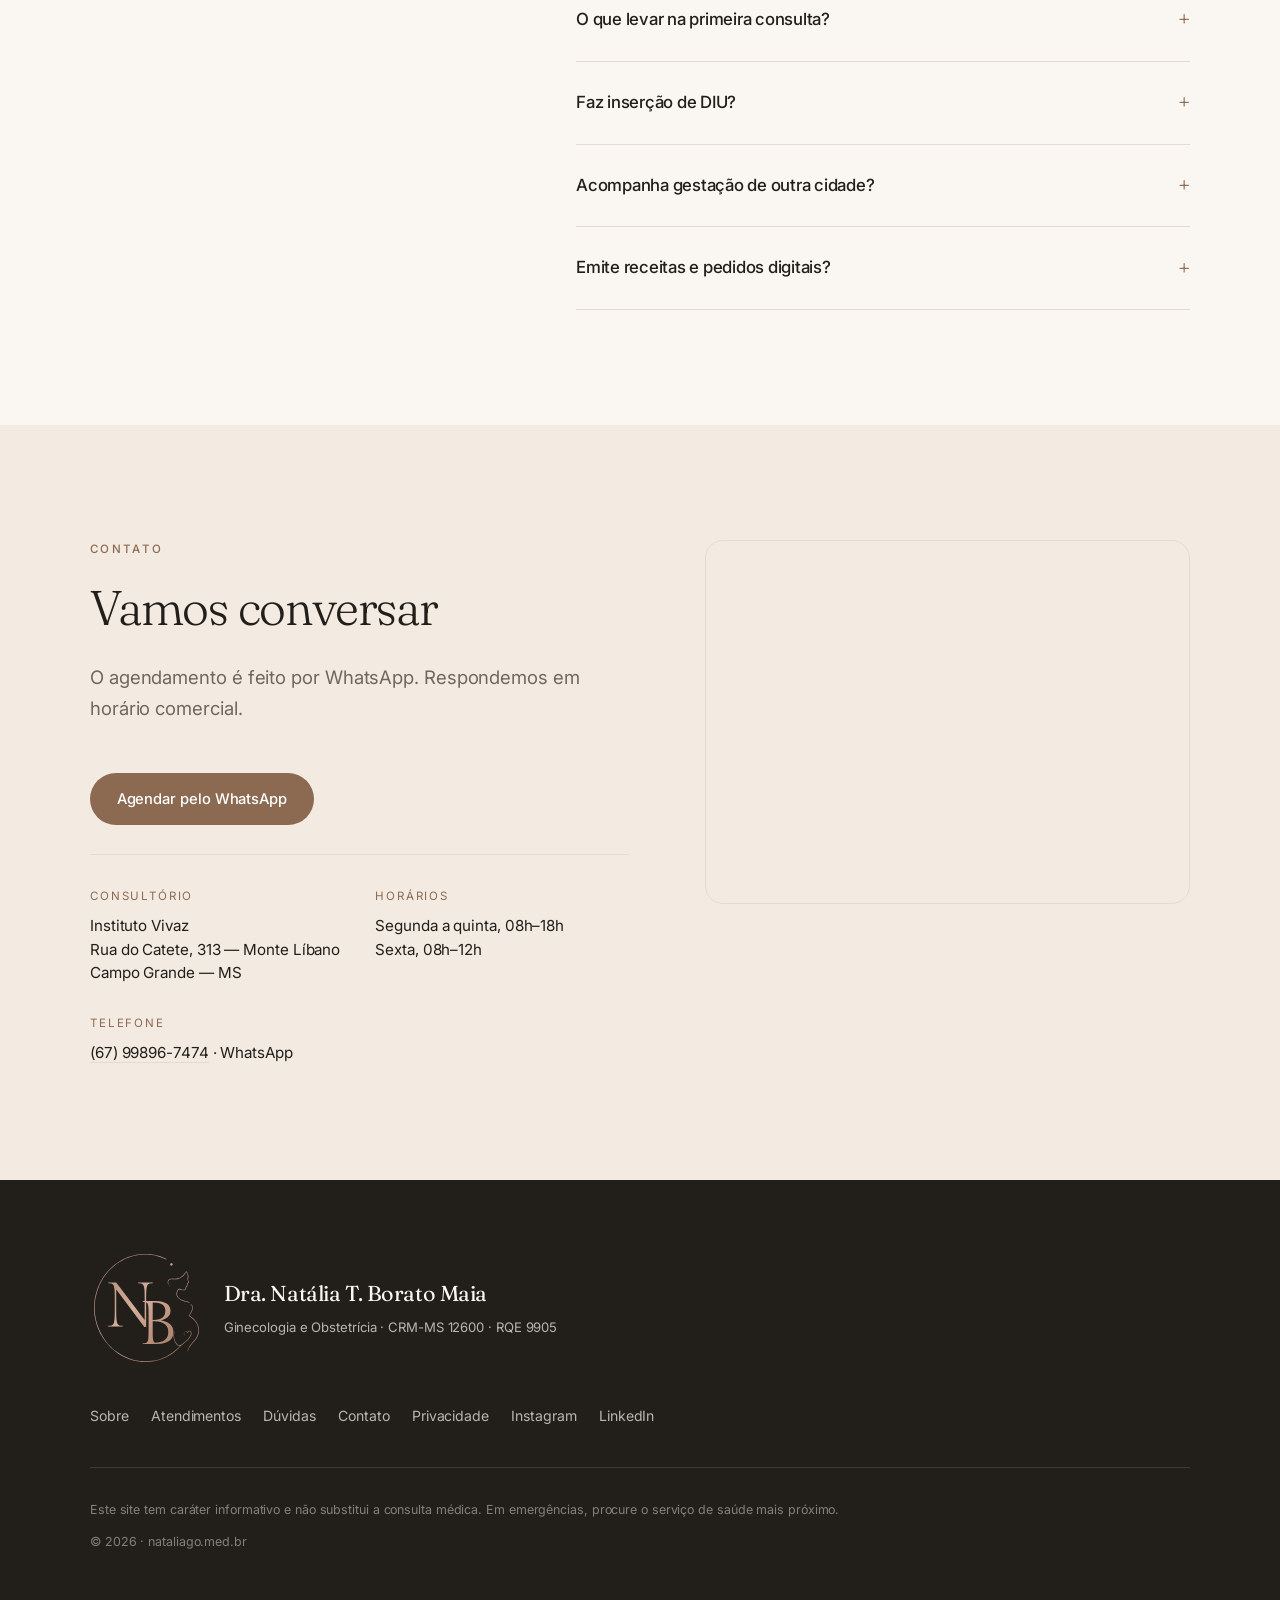
==== commit 22d1b97f: "Logo em SVG, com letras em Gilda Display e PNGs transparentes O rodapé passa a usar assets/logo/logo" ====
--- a/index.html
+++ b/index.html
@@ -385,7 +385,7 @@
 <footer class="site-footer">
   <div class="wrap footer-grid">
     <div class="footer-id">
-      <img class="footer-logo" src="assets/photos/logo.webp" width="512" height="512" loading="lazy" alt="">
+      <img class="footer-logo" src="assets/logo/logo.svg" width="512" height="512" loading="lazy" alt="">
       <div>
         <p class="footer-brand">Dra. Natália T. Borato Maia</p>
         <p class="footer-meta">Ginecologia e Obstetrícia · CRM-MS 12600 · RQE 9905</p>
